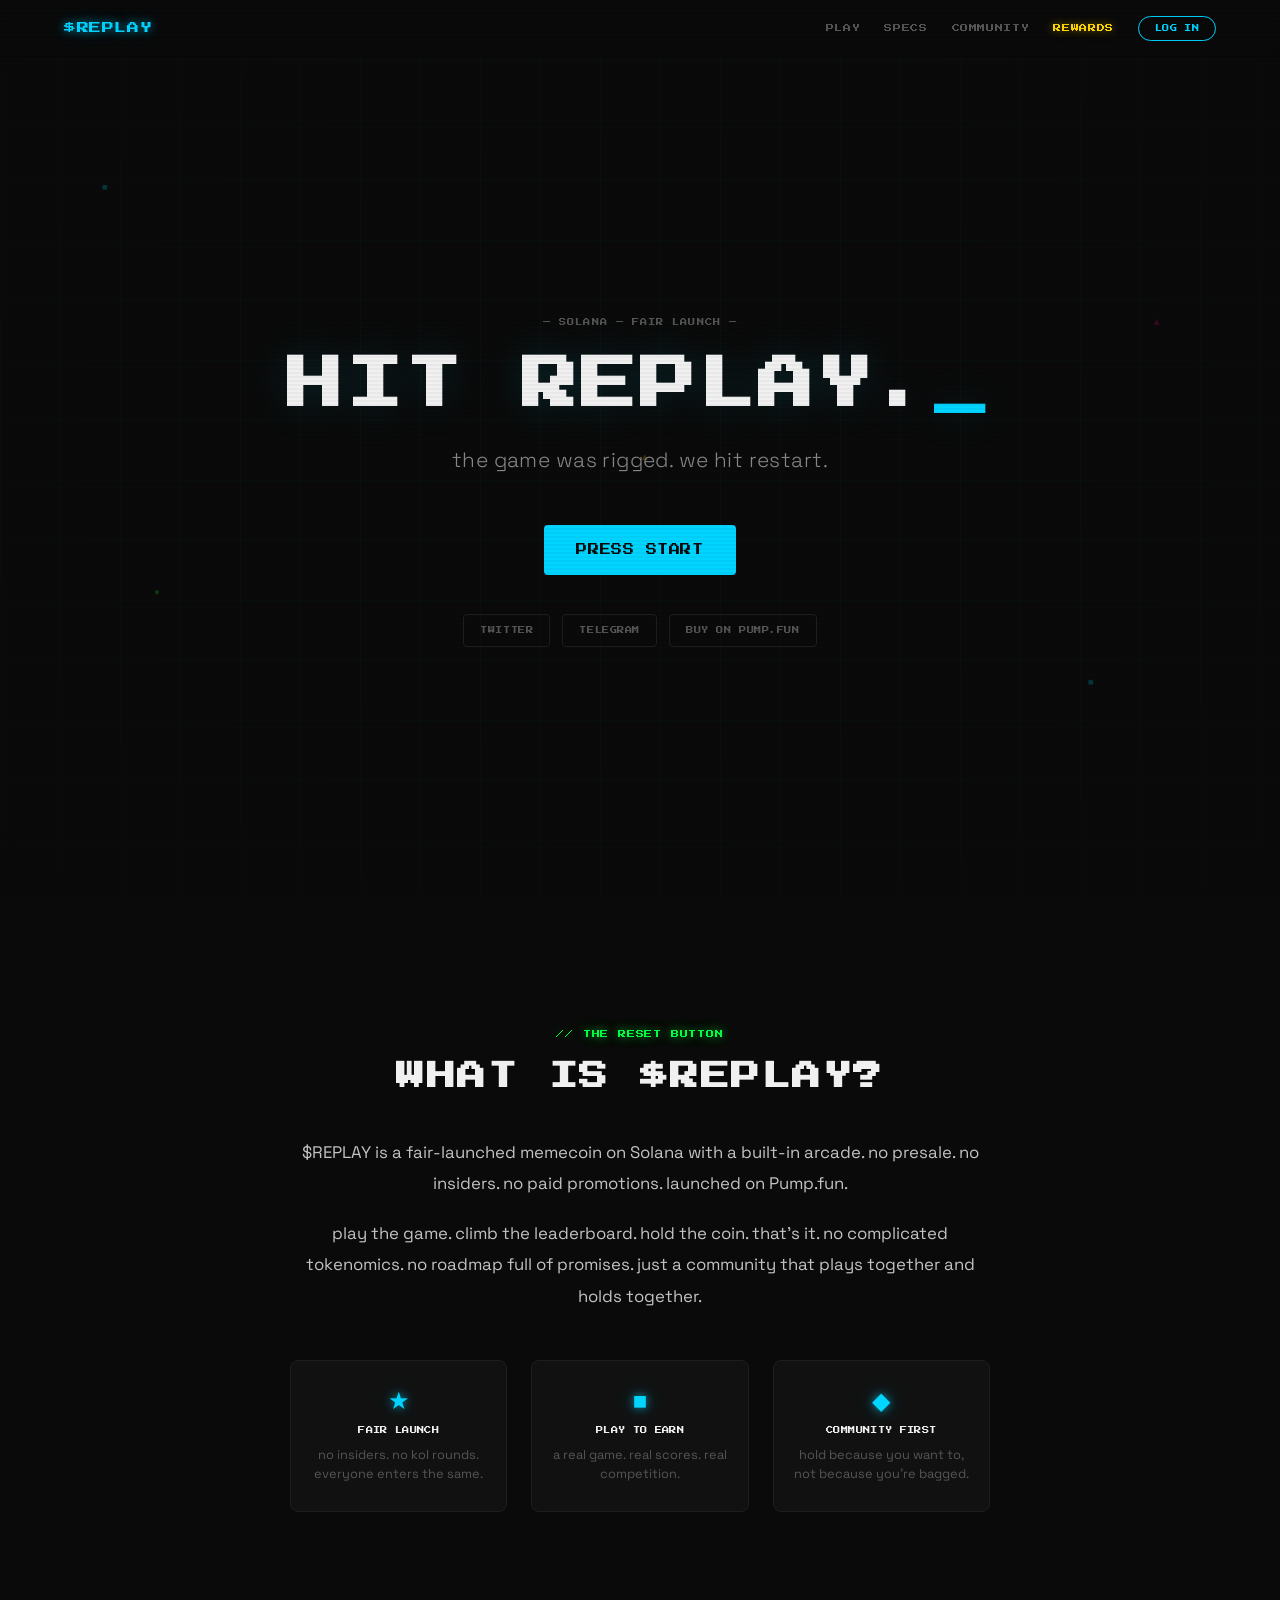
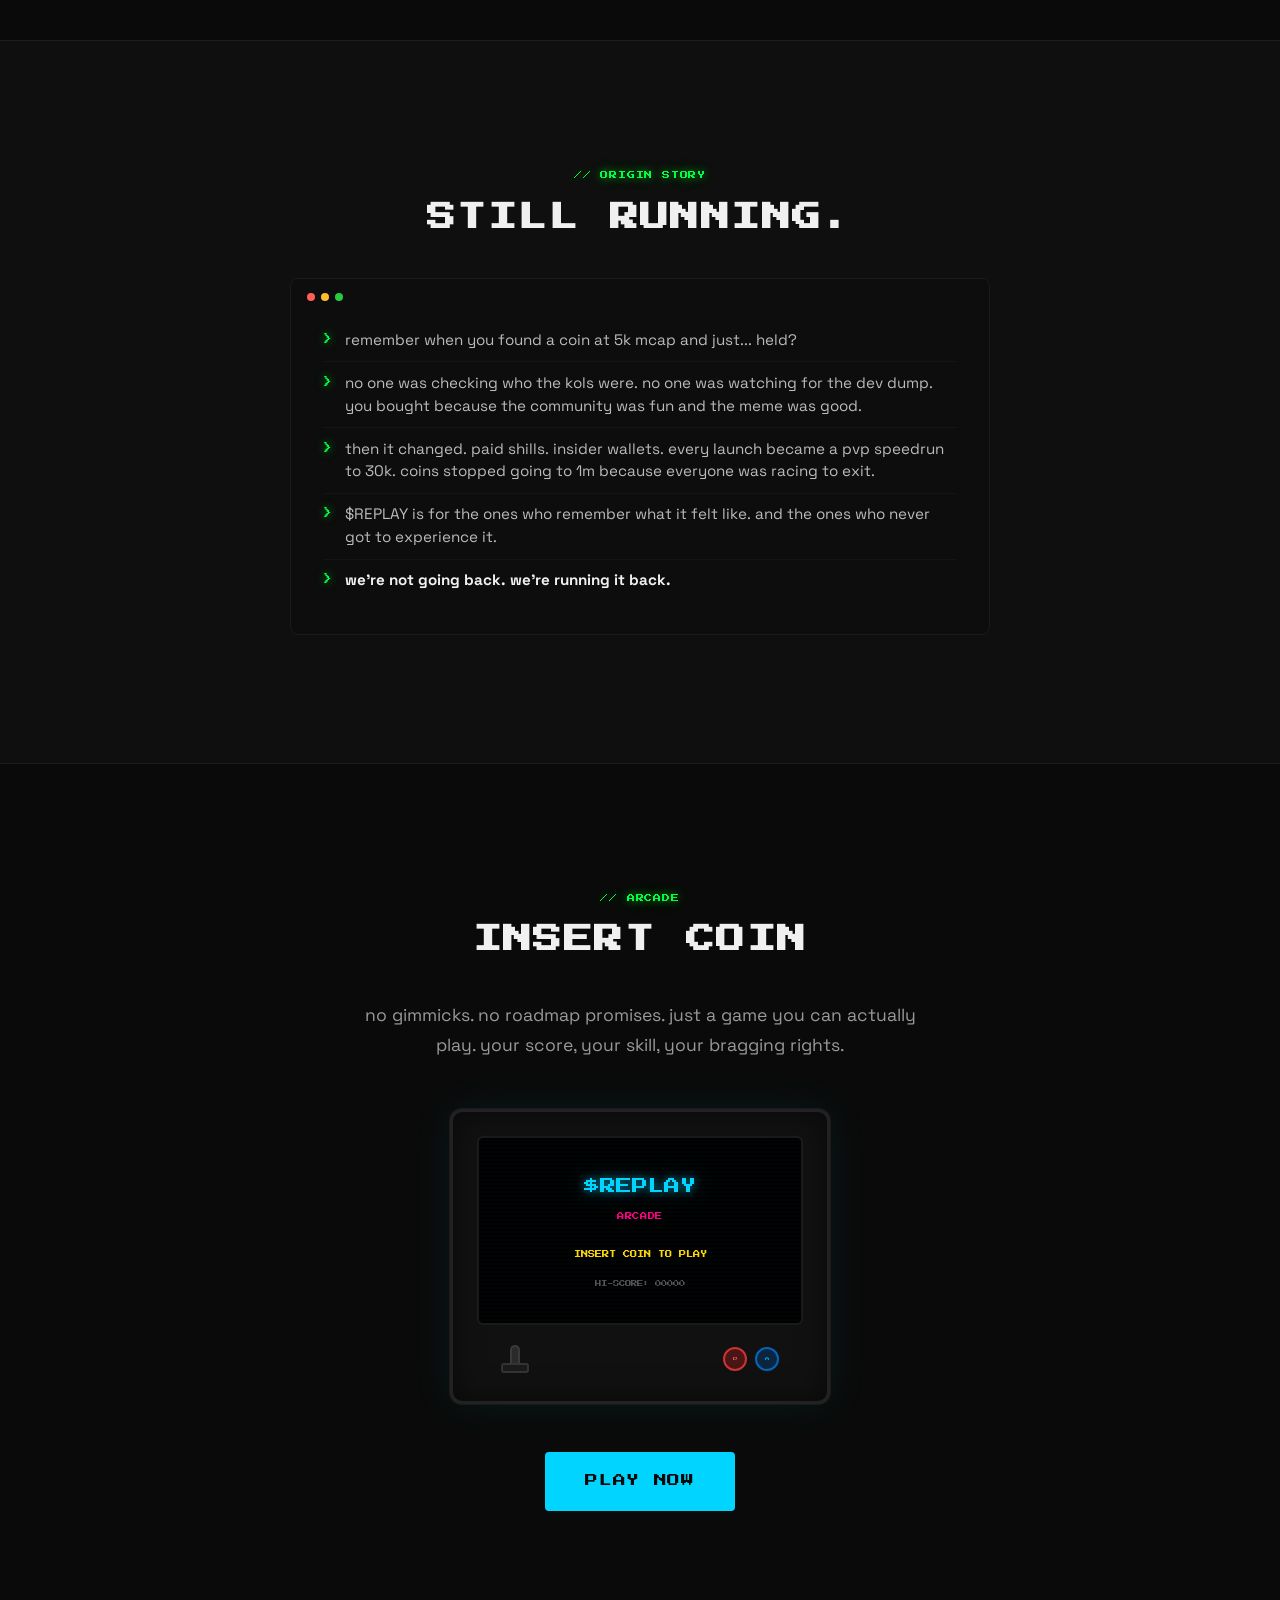
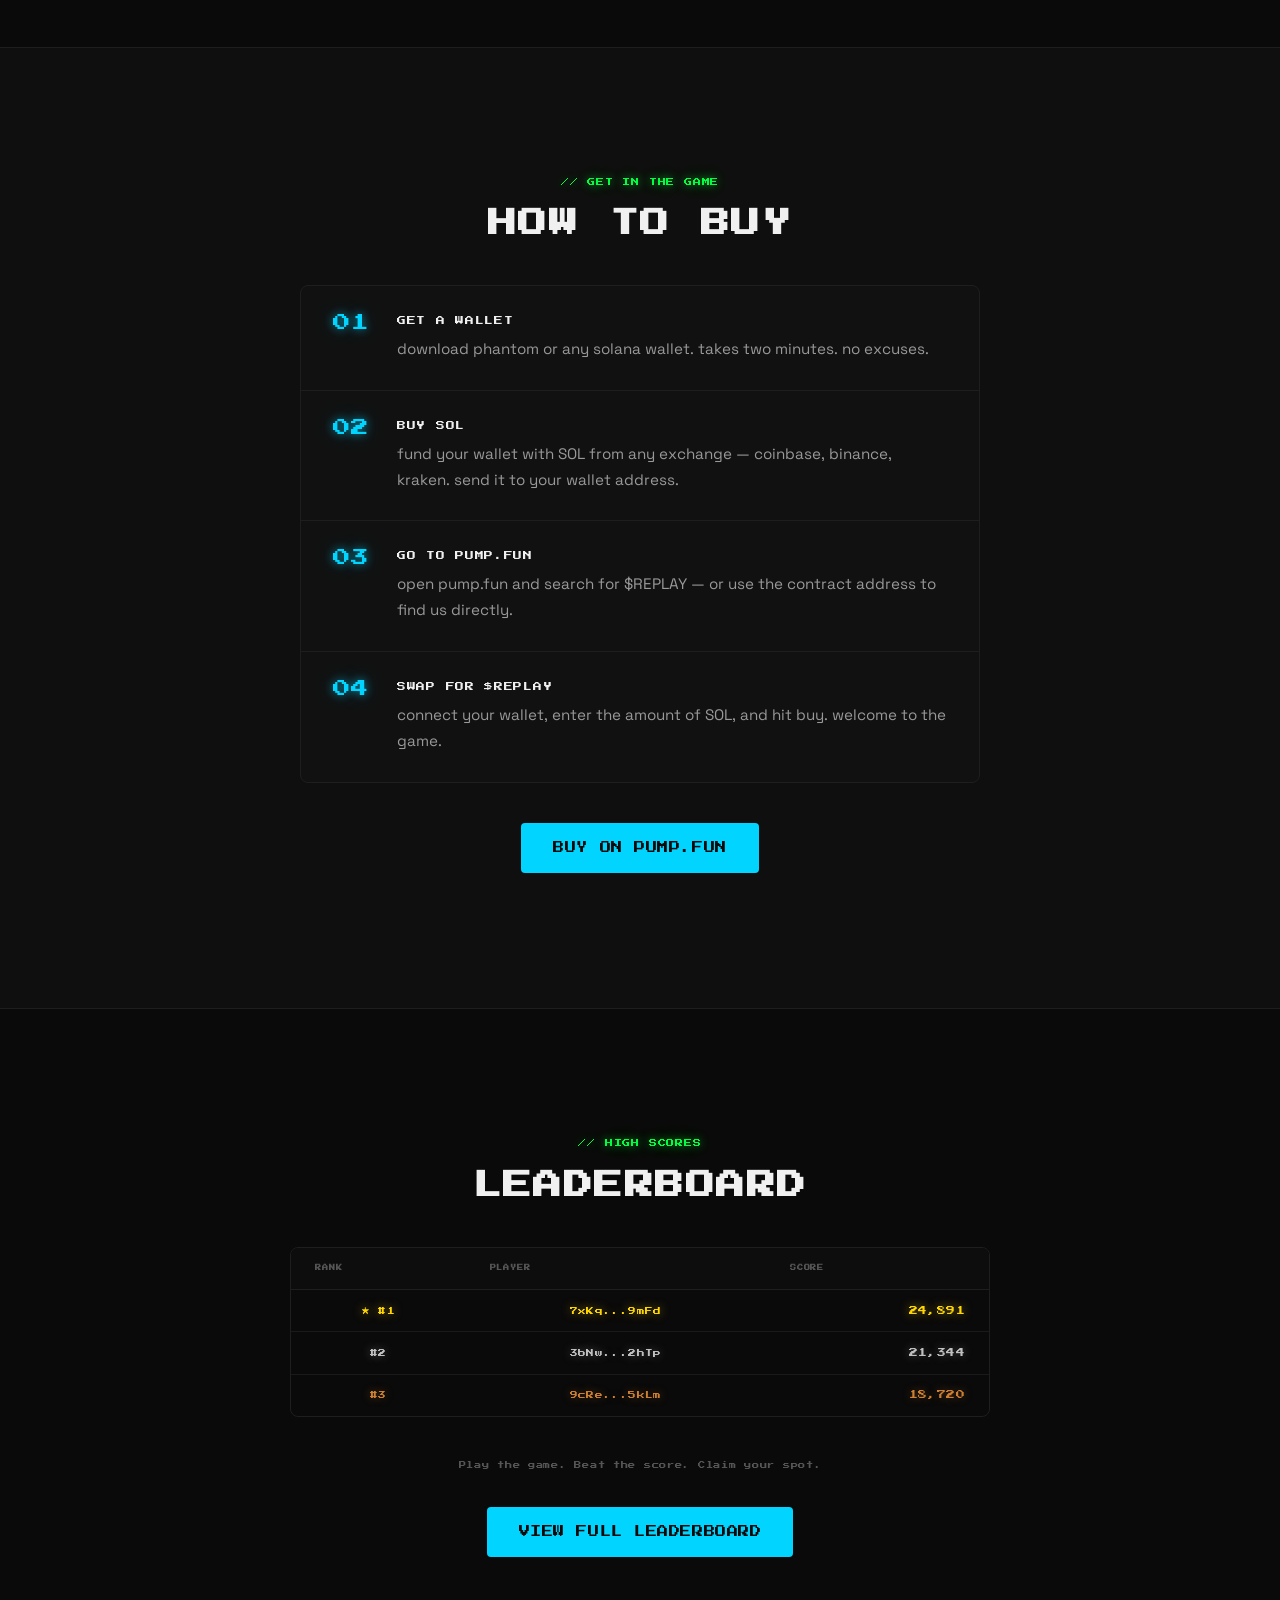
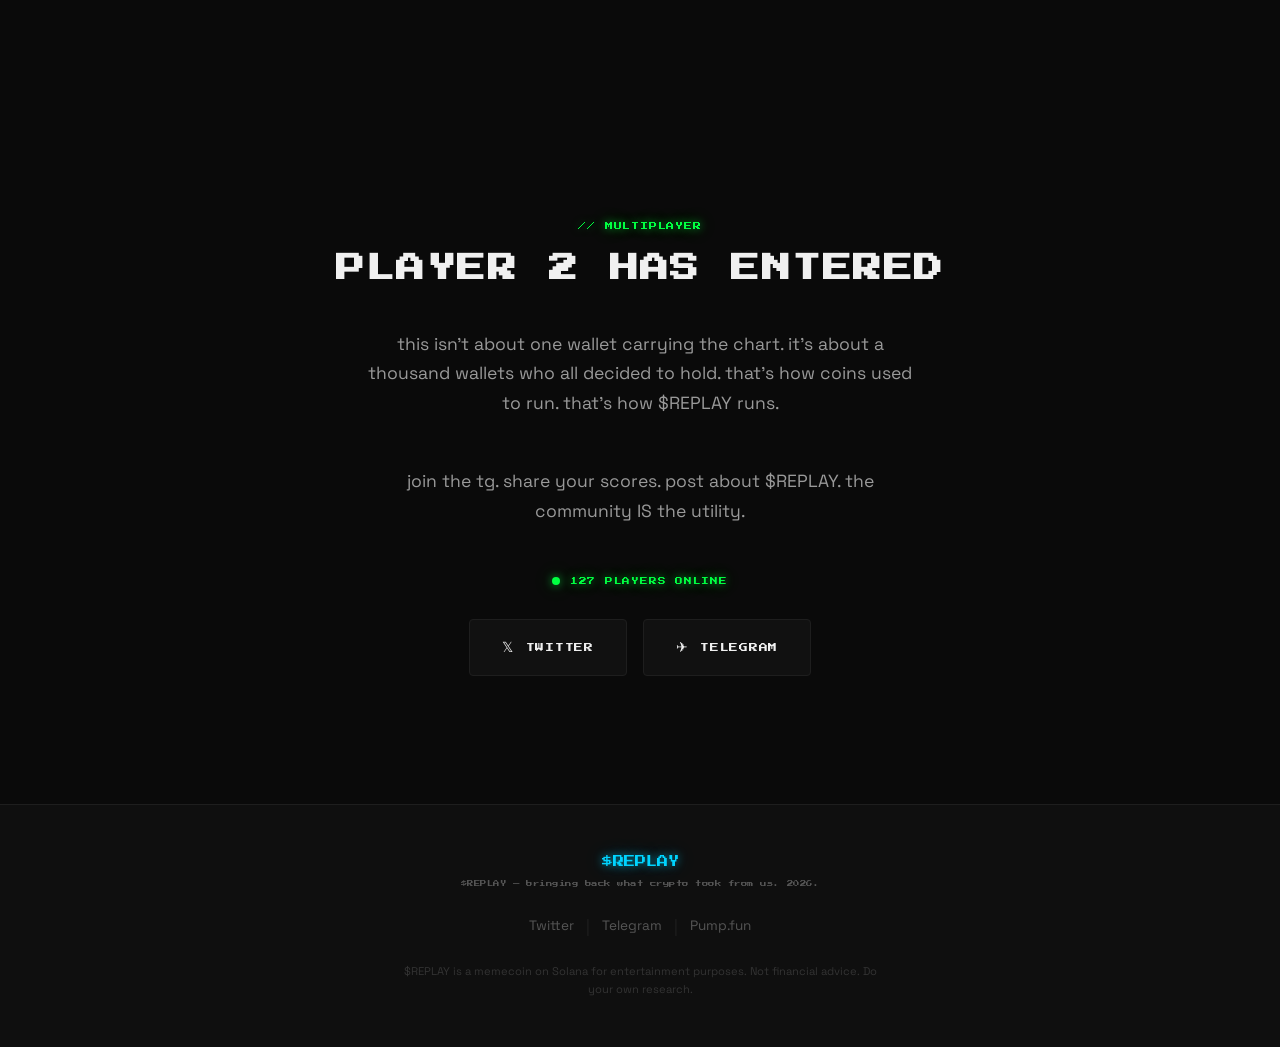
==== index.html @ 2eaaa4ce "Replace coin specs section with how to buy steps Co-Authored-By: Claude Sonnet 4.6 <noreply@anthropi" ====
<!DOCTYPE html>
<html lang="en">
<head>
  <meta charset="UTF-8" />
  <meta name="viewport" content="width=device-width, initial-scale=1.0" />
  <title>$REPLAY — Hit Replay. Run It Back.</title>
  <meta name="description" content="$REPLAY is a retro arcade memecoin on Solana. Fair launch. No insiders. Just a game you can actually play." />

  <!-- Google Fonts -->
  <link rel="preconnect" href="https://fonts.googleapis.com" />
  <link rel="preconnect" href="https://fonts.gstatic.com" crossorigin />
  <link href="https://fonts.googleapis.com/css2?family=Press+Start+2P&family=Space+Grotesk:wght@300;400;500;600;700&display=swap" rel="stylesheet" />

  <link rel="stylesheet" href="css/style.css" />
  <link rel="stylesheet" href="css/rewards.css" />
</head>
<body>

  <!-- CRT Scanline Overlay -->
  <div class="crt-overlay" aria-hidden="true"></div>

  <!-- Navigation -->
  <nav class="nav" id="nav">
    <div class="nav-inner">
      <a href="index.html" class="nav-logo">$REPLAY</a>
      <div class="nav-right">
        <a href="game.html" class="nav-link">PLAY</a>
        <a href="#tokenomics" class="nav-link">SPECS</a>
        <a href="#community" class="nav-link">COMMUNITY</a>
        <a href="rewards.html" class="nav-link nav-link-rewards">REWARDS</a>
        <div class="wallet-area" id="walletArea">
          <button class="btn-wallet" id="walletBtn">LOG IN</button>
          <button class="btn-logout hidden" id="logoutBtn" title="Log out">LOG OUT</button>
        </div>
      </div>
    </div>
  </nav>

  <!-- Wallet Modal -->
  <div class="wallet-modal-backdrop hidden" id="walletModal">
    <div class="wallet-modal">
      <button class="wallet-modal-close" id="walletModalClose" aria-label="Close">&times;</button>
      <h2 class="wallet-modal-title">SIGN IN TO PLAY</h2>
      <div class="modal-field">
        <label class="modal-label" for="xUsernameInput">X / TWITTER HANDLE <span class="modal-label-opt">(optional)</span></label>
        <input
          type="text"
          class="wallet-modal-input"
          id="xUsernameInput"
          placeholder="@yourhandle"
          autocomplete="off"
          spellcheck="false"
        />
      </div>
      <div class="modal-field">
        <label class="modal-label" for="walletInput">SOLANA WALLET</label>
        <input
          type="text"
          class="wallet-modal-input"
          id="walletInput"
          placeholder="Paste your wallet address..."
          autocomplete="off"
          spellcheck="false"
        />
      </div>
      <div class="wallet-modal-error hidden" id="walletError">Invalid wallet address</div>
      <button class="btn-primary wallet-modal-confirm" id="walletConfirm">CONFIRM</button>
    </div>
  </div>

  <!-- Hero Section -->
  <section class="hero" id="hero">
    <div class="hero-bg-grid" aria-hidden="true"></div>
    <div class="hero-content">
      <div class="hero-eyebrow">— SOLANA — FAIR LAUNCH —</div>
      <h1 class="hero-title">
        HIT REPLAY.<span class="cursor">_</span>
      </h1>
      <p class="hero-sub">the game was rigged. we hit restart.</p>
      <div class="hero-cta">
        <a href="game.html" class="btn-primary btn-pulse">PRESS START</a>
      </div>
      <div class="hero-links">
        <a href="#" class="btn-social" target="_blank" rel="noopener noreferrer">TWITTER</a>
        <a href="#" class="btn-social" target="_blank" rel="noopener noreferrer">TELEGRAM</a>
        <a href="https://pump.fun" class="btn-social" target="_blank" rel="noopener noreferrer">BUY ON PUMP.FUN</a>
      </div>
    </div>
    <!-- Floating pixel decorations -->
    <div class="hero-floats" aria-hidden="true">
      <span class="float-pixel fp1">&#9632;</span>
      <span class="float-pixel fp2">&#9650;</span>
      <span class="float-pixel fp3">&#9679;</span>
      <span class="float-pixel fp4">&#9632;</span>
      <span class="float-pixel fp5">&#9650;</span>
    </div>
  </section>

  <!-- What Is $REPLAY Section -->
  <section class="section what-is" id="what-is">
    <div class="container">
      <div class="section-tag">// THE RESET BUTTON</div>
      <h2 class="section-title">WHAT IS $REPLAY?</h2>
      <div class="what-is-content">
        <p class="what-is-text">$REPLAY is a fair-launched memecoin on Solana with a built-in arcade. no presale. no insiders. no paid promotions. launched on Pump.fun.</p>
        <p class="what-is-text">play the game. climb the leaderboard. hold the coin. that's it. no complicated tokenomics. no roadmap full of promises. just a community that plays together and holds together.</p>
      </div>
      <div class="what-is-cards">
        <div class="wi-card">
          <div class="wi-card-icon">&#9733;</div>
          <div class="wi-card-title">FAIR LAUNCH</div>
          <div class="wi-card-sub">no insiders. no kol rounds. everyone enters the same.</div>
        </div>
        <div class="wi-card">
          <div class="wi-card-icon">&#9632;</div>
          <div class="wi-card-title">PLAY TO EARN</div>
          <div class="wi-card-sub">a real game. real scores. real competition.</div>
        </div>
        <div class="wi-card">
          <div class="wi-card-icon">&#9670;</div>
          <div class="wi-card-title">COMMUNITY FIRST</div>
          <div class="wi-card-sub">hold because you want to, not because you're bagged.</div>
        </div>
      </div>
    </div>
  </section>

  <!-- About Section -->
  <section class="section about" id="about">
    <div class="container">
      <div class="section-tag">// ORIGIN STORY</div>
      <h2 class="section-title">STILL RUNNING.</h2>
      <div class="terminal-block">
        <div class="terminal-line">
          <span class="terminal-prompt">&gt;</span>
          <span class="terminal-text">remember when you found a coin at 5k mcap and just... held?</span>
        </div>
        <div class="terminal-line">
          <span class="terminal-prompt">&gt;</span>
          <span class="terminal-text">no one was checking who the kols were. no one was watching for the dev dump. you bought because the community was fun and the meme was good.</span>
        </div>
        <div class="terminal-line">
          <span class="terminal-prompt">&gt;</span>
          <span class="terminal-text">then it changed. paid shills. insider wallets. every launch became a pvp speedrun to 30k. coins stopped going to 1m because everyone was racing to exit.</span>
        </div>
        <div class="terminal-line">
          <span class="terminal-prompt">&gt;</span>
          <span class="terminal-text">$REPLAY is for the ones who remember what it felt like. and the ones who never got to experience it.</span>
        </div>
        <div class="terminal-line">
          <span class="terminal-prompt">&gt;</span>
          <span class="terminal-text highlight"><strong>we're not going back. we're running it back.</strong></span>
        </div>
      </div>
    </div>
  </section>

  <!-- Game Section -->
  <section class="section game-cta" id="game">
    <div class="container">
      <div class="section-tag">// ARCADE</div>
      <h2 class="section-title">INSERT COIN</h2>
      <p class="section-desc">no gimmicks. no roadmap promises. just a game you can actually play. your score, your skill, your bragging rights.</p>

      <!-- Fake arcade cabinet screen preview -->
      <div class="arcade-preview">
        <div class="arcade-bezel">
          <div class="arcade-screen">
            <div class="arcade-screen-content">
              <div class="arcade-title">$REPLAY</div>
              <div class="arcade-sub">ARCADE</div>
              <div class="arcade-insert">INSERT COIN TO PLAY</div>
              <div class="arcade-score">HI-SCORE: 00000</div>
            </div>
          </div>
          <div class="arcade-controls">
            <div class="arcade-joystick">
              <div class="arcade-joystick-stick"></div>
              <div class="arcade-joystick-base"></div>
            </div>
            <div class="arcade-action-btns">
              <span class="arcade-btn red">B</span>
              <span class="arcade-btn blue">A</span>
            </div>
          </div>
        </div>
      </div>

      <a href="game.html" class="btn-primary btn-pulse btn-large">PLAY NOW</a>
    </div>
  </section>

  <!-- How To Buy Section -->
  <section class="section how-to-buy" id="tokenomics">
    <div class="container">
      <div class="section-tag">// GET IN THE GAME</div>
      <h2 class="section-title">HOW TO BUY</h2>
      <div class="htb-steps">
        <div class="htb-step">
          <div class="htb-step-num">01</div>
          <div class="htb-step-body">
            <div class="htb-step-title">GET A WALLET</div>
            <p class="htb-step-desc">download phantom or any solana wallet. takes two minutes. no excuses.</p>
          </div>
        </div>
        <div class="htb-step">
          <div class="htb-step-num">02</div>
          <div class="htb-step-body">
            <div class="htb-step-title">BUY SOL</div>
            <p class="htb-step-desc">fund your wallet with SOL from any exchange — coinbase, binance, kraken. send it to your wallet address.</p>
          </div>
        </div>
        <div class="htb-step">
          <div class="htb-step-num">03</div>
          <div class="htb-step-body">
            <div class="htb-step-title">GO TO PUMP.FUN</div>
            <p class="htb-step-desc">open pump.fun and search for $REPLAY — or use the contract address to find us directly.</p>
          </div>
        </div>
        <div class="htb-step">
          <div class="htb-step-num">04</div>
          <div class="htb-step-body">
            <div class="htb-step-title">SWAP FOR $REPLAY</div>
            <p class="htb-step-desc">connect your wallet, enter the amount of SOL, and hit buy. welcome to the game.</p>
          </div>
        </div>
      </div>
      <a href="https://pump.fun" class="btn-primary btn-pulse" target="_blank" rel="noopener noreferrer">BUY ON PUMP.FUN</a>
    </div>
  </section>

  <!-- Leaderboard Section -->
  <section class="section leaderboard" id="leaderboard">
    <div class="container">
      <div class="section-tag">// HIGH SCORES</div>
      <h2 class="section-title">LEADERBOARD</h2>
      <div class="leaderboard-wrap">
        <table class="lb-table">
          <thead>
            <tr>
              <th>RANK</th>
              <th>PLAYER</th>
              <th>SCORE</th>
            </tr>
          </thead>
          <tbody id="homeLbBody"></tbody>
        </table>
      </div>
      <p class="lb-cta" style="margin-bottom:1.5rem">Play the game. Beat the score. Claim your spot.</p>
      <a href="game.html#leaderboard" class="btn-primary">VIEW FULL LEADERBOARD</a>
    </div>
  </section>

  <!-- Community Section -->
  <section class="section community" id="community">
    <div class="container">
      <div class="section-tag">// MULTIPLAYER</div>
      <h2 class="section-title">PLAYER 2 HAS ENTERED</h2>
      <p class="section-desc">this isn't about one wallet carrying the chart. it's about a thousand wallets who all decided to hold. that's how coins used to run. that's how $REPLAY runs.</p>
      <p class="section-desc">join the tg. share your scores. post about $REPLAY. the community IS the utility.</p>
      <div class="players-online">
        <span class="players-dot"></span>
        <span>127 PLAYERS ONLINE</span>
      </div>
      <div class="community-links">
        <a href="#" class="btn-community" target="_blank" rel="noopener noreferrer">
          <span class="btn-community-icon">&#120143;</span>
          TWITTER
        </a>
        <a href="#" class="btn-community" target="_blank" rel="noopener noreferrer">
          <span class="btn-community-icon">&#9992;</span>
          TELEGRAM
        </a>
      </div>
    </div>
  </section>

  <!-- Footer -->
  <footer class="footer">
    <div class="container">
      <div class="footer-inner">
        <div class="footer-logo">$REPLAY</div>
        <p class="footer-tagline">$REPLAY — bringing back what crypto took from us. 2026.</p>
        <div class="footer-links">
          <a href="#" class="footer-link" target="_blank" rel="noopener noreferrer">Twitter</a>
          <span class="footer-sep">|</span>
          <a href="#" class="footer-link" target="_blank" rel="noopener noreferrer">Telegram</a>
          <span class="footer-sep">|</span>
          <a href="https://pump.fun" class="footer-link" target="_blank" rel="noopener noreferrer">Pump.fun</a>
        </div>
        <p class="footer-disclaimer">$REPLAY is a memecoin on Solana for entertainment purposes. Not financial advice. Do your own research.</p>
      </div>
    </div>
  </footer>

  <script src="js/leaderboard.js"></script>
  <script src="js/main.js"></script>
  <script>replayLoadLeaderboard('homeLbBody', 3);</script>
</body>
</html>
---- css/style.css ----
/* ============================================
   $REPLAY — Main Stylesheet
   Premium retro arcade aesthetic
   ============================================ */

/* ---- CSS Custom Properties ---- */
:root {
  --color-bg:         #0a0a0a;
  --color-bg-alt:     #0f0f0f;
  --color-bg-card:    #111111;
  --color-border:     #1e1e1e;

  --color-blue:       #00d4ff;
  --color-pink:       #ff0080;
  --color-green:      #00ff41;
  --color-yellow:     #ffd700;
  --color-white:      #f0f0f0;
  --color-muted:      #555555;

  --font-pixel:       'Press Start 2P', monospace;
  --font-body:        'Space Grotesk', sans-serif;

  --glow-blue:        0 0 8px rgba(0, 212, 255, 0.6), 0 0 20px rgba(0, 212, 255, 0.3);
  --glow-pink:        0 0 8px rgba(255, 0, 128, 0.6), 0 0 20px rgba(255, 0, 128, 0.3);
  --glow-green:       0 0 8px rgba(0, 255, 65, 0.6),  0 0 20px rgba(0, 255, 65, 0.3);

  --transition:       0.3s ease;
  --radius:           4px;
}

/* ---- Reset & Base ---- */
*, *::before, *::after {
  box-sizing: border-box;
  margin: 0;
  padding: 0;
}

html {
  scroll-behavior: smooth;
  font-size: 16px;
}

body {
  background-color: var(--color-bg);
  color: var(--color-white);
  font-family: var(--font-body);
  line-height: 1.6;
  overflow-x: hidden;
  -webkit-font-smoothing: antialiased;
  min-height: 100vh;
}

a {
  color: inherit;
  text-decoration: none;
  transition: color var(--transition);
}

img, canvas { display: block; max-width: 100%; }

/* ---- Hidden utility ---- */
.hidden { display: none !important; }

/* ---- CRT Scanline Overlay ---- */
.crt-overlay {
  position: fixed;
  top: 0; left: 0;
  width: 100%; height: 100%;
  pointer-events: none;
  z-index: 9999;
  background: repeating-linear-gradient(
    0deg,
    transparent,
    transparent 2px,
    rgba(0, 0, 0, 0.03) 2px,
    rgba(0, 0, 0, 0.03) 4px
  );
}

/* Screen flicker — very rare, very subtle */
@keyframes screenFlicker {
  0%   { opacity: 1; }
  92%  { opacity: 1; }
  93%  { opacity: 0.92; }
  94%  { opacity: 1; }
  96%  { opacity: 0.95; }
  97%  { opacity: 1; }
  100% { opacity: 1; }
}
body { animation: screenFlicker 8s infinite; }

/* ---- Navigation ---- */
.nav {
  position: fixed;
  top: 0; left: 0; right: 0;
  z-index: 1000;
  padding: 1rem 0;
  background: linear-gradient(180deg, rgba(10,10,10,0.95) 0%, rgba(10,10,10,0) 100%);
  backdrop-filter: blur(4px);
  -webkit-backdrop-filter: blur(4px);
  transition: background var(--transition);
}

.nav.scrolled {
  background: rgba(10, 10, 10, 0.97);
  border-bottom: 1px solid var(--color-border);
}

.nav-inner {
  max-width: 1200px;
  margin: 0 auto;
  padding: 0 1.5rem;
  display: flex;
  align-items: center;
  justify-content: space-between;
  gap: 1rem;
}

.nav-logo {
  font-family: var(--font-pixel);
  font-size: 0.75rem;
  color: var(--color-blue);
  text-shadow: var(--glow-blue);
  letter-spacing: 0.05em;
  white-space: nowrap;
}

.nav-back {
  font-family: var(--font-pixel);
  font-size: 0.45rem;
  color: var(--color-muted);
  border: 1px solid var(--color-border);
  border-radius: var(--radius);
  padding: 0.4rem 0.8rem;
  transition: all var(--transition);
  white-space: nowrap;
}
.nav-back:hover {
  color: var(--color-blue);
  border-color: rgba(0, 212, 255, 0.5);
  box-shadow: 0 0 8px rgba(0, 212, 255, 0.15);
}

.nav-right {
  display: flex;
  align-items: center;
  gap: 1.5rem;
}

.nav-link {
  font-family: var(--font-pixel);
  font-size: 0.5rem;
  color: var(--color-muted);
  letter-spacing: 0.08em;
  transition: color var(--transition);
}
.nav-link:hover { color: var(--color-blue); }

.nav-link-rewards {
  color: var(--color-yellow) !important;
  text-shadow: 0 0 8px rgba(255, 215, 0, 0.5);
}
.nav-link-rewards:hover {
  color: var(--color-yellow) !important;
  text-shadow: 0 0 14px rgba(255, 215, 0, 0.8);
}

/* ---- Wallet Area ---- */
.wallet-area {
  display: flex;
  align-items: center;
  gap: 0.5rem;
}

/* ---- Wallet Button ---- */
.btn-wallet {
  font-family: var(--font-pixel);
  font-size: 0.45rem;
  color: var(--color-blue);
  background: transparent;
  border: 1px solid var(--color-blue);
  border-radius: 100px;
  padding: 0.5rem 1rem;
  cursor: pointer;
  letter-spacing: 0.05em;
  transition: all var(--transition);
  white-space: nowrap;
}
.btn-wallet:hover,
.btn-wallet.connected {
  background: rgba(0, 212, 255, 0.1);
  box-shadow: var(--glow-blue);
}

/* ---- Logout Button ---- */
.btn-logout {
  font-family: var(--font-pixel);
  font-size: 0.35rem;
  color: var(--color-muted);
  background: transparent;
  border: 1px solid var(--color-border);
  border-radius: 100px;
  padding: 0.35rem 0.6rem;
  cursor: pointer;
  letter-spacing: 0.05em;
  transition: all var(--transition);
  white-space: nowrap;
}
.btn-logout:hover {
  color: var(--color-pink);
  border-color: var(--color-pink);
}

/* ============================================
   WALLET MODAL
   ============================================ */
.wallet-modal-backdrop {
  position: fixed;
  inset: 0;
  background: rgba(0, 0, 0, 0.75);
  backdrop-filter: blur(6px);
  -webkit-backdrop-filter: blur(6px);
  z-index: 5000;
  display: flex;
  align-items: center;
  justify-content: center;
  padding: 1.5rem;
  animation: modalFadeIn 0.3s ease forwards;
}

@keyframes modalFadeIn {
  from { opacity: 0; }
  to   { opacity: 1; }
}

.wallet-modal {
  background: #111;
  border: 1px solid rgba(0, 212, 255, 0.3);
  border-radius: 12px;
  box-shadow:
    0 0 30px rgba(0, 212, 255, 0.12),
    0 0 80px rgba(0, 212, 255, 0.06),
    inset 0 0 30px rgba(0, 0, 0, 0.4);
  padding: 2.5rem 2rem;
  max-width: 460px;
  width: 100%;
  position: relative;
  text-align: center;
  transform: translateY(20px);
  animation: modalSlideIn 0.3s ease forwards;
}

@keyframes modalSlideIn {
  from { transform: translateY(20px); opacity: 0; }
  to   { transform: translateY(0); opacity: 1; }
}

.wallet-modal-close {
  position: absolute;
  top: 0.75rem;
  right: 0.75rem;
  background: none;
  border: none;
  color: var(--color-muted);
  font-size: 1.5rem;
  cursor: pointer;
  transition: color var(--transition);
  line-height: 1;
  padding: 0.25rem;
  width: 2rem;
  height: 2rem;
  display: flex;
  align-items: center;
  justify-content: center;
}
.wallet-modal-close:hover {
  color: var(--color-pink);
}

.wallet-modal-title {
  font-family: var(--font-pixel);
  font-size: 0.6rem;
  color: var(--color-blue);
  text-shadow: var(--glow-blue);
  letter-spacing: 0.08em;
  margin-bottom: 1.5rem;
  line-height: 1.6;
}

.wallet-modal-input {
  width: 100%;
  background: #0a0a0a;
  border: 1px solid var(--color-border);
  border-radius: 6px;
  padding: 0.85rem 1rem;
  color: var(--color-white);
  font-family: var(--font-pixel);
  font-size: 0.45rem;
  letter-spacing: 0.02em;
  outline: none;
  transition: border-color var(--transition), box-shadow var(--transition);
}
.wallet-modal-input::placeholder {
  color: var(--color-muted);
  font-family: var(--font-body);
  font-size: 0.8rem;
}
.wallet-modal-input:focus {
  border-color: var(--color-blue);
  box-shadow: 0 0 12px rgba(0, 212, 255, 0.2);
}
.wallet-modal-input.error {
  border-color: var(--color-pink);
  box-shadow: 0 0 12px rgba(255, 0, 128, 0.2);
}

.wallet-modal-error {
  font-family: var(--font-pixel);
  font-size: 0.4rem;
  color: var(--color-pink);
  text-shadow: var(--glow-pink);
  margin-top: 0.75rem;
  letter-spacing: 0.05em;
}

.modal-field {
  margin-bottom: 0.9rem;
}
.modal-label {
  display: block;
  font-family: var(--font-pixel);
  font-size: 0.35rem;
  color: var(--color-muted);
  letter-spacing: 0.12em;
  margin-bottom: 0.35rem;
}
.modal-label-opt {
  font-family: var(--font-body);
  font-size: 0.7rem;
  color: #333;
  letter-spacing: 0;
  text-transform: lowercase;
}

.wallet-modal-confirm {
  margin-top: 1.5rem;
  font-size: 0.55rem;
  padding: 0.8rem 2rem;
}

/* ---- X (Twitter) Login Button ---- */
.btn-x {
  display: flex;
  align-items: center;
  justify-content: center;
  gap: 0.6rem;
  width: 100%;
  padding: 0.85rem 1.5rem;
  background: #000;
  border: 1px solid rgba(255, 255, 255, 0.25);
  border-radius: var(--radius);
  color: #fff;
  font-family: var(--font-pixel);
  font-size: 0.5rem;
  letter-spacing: 0.1em;
  cursor: pointer;
  transition: all var(--transition);
  margin-top: 0.25rem;
}
.btn-x:hover {
  background: #111;
  border-color: rgba(255, 255, 255, 0.5);
  box-shadow: 0 0 14px rgba(255, 255, 255, 0.08);
  transform: translateY(-1px);
}
.btn-x-icon {
  font-size: 1rem;
  font-weight: 700;
  font-family: 'Space Grotesk', sans-serif;
  line-height: 1;
}

/* ---- Modal OR Divider ---- */
.modal-divider {
  display: flex;
  align-items: center;
  gap: 0.75rem;
  margin: 1.1rem 0 0.25rem;
  color: var(--color-muted);
  font-family: var(--font-pixel);
  font-size: 0.35rem;
  letter-spacing: 0.15em;
}
.modal-divider::before,
.modal-divider::after {
  content: '';
  flex: 1;
  height: 1px;
  background: var(--color-border);
}

/* ---- Container ---- */
.container {
  max-width: 1100px;
  margin: 0 auto;
  padding: 0 1.5rem;
}

/* ---- Buttons ---- */
.btn-primary {
  display: inline-block;
  font-family: var(--font-pixel);
  font-size: 0.7rem;
  color: var(--color-bg);
  background: var(--color-blue);
  border: none;
  border-radius: var(--radius);
  padding: 1rem 2rem;
  cursor: pointer;
  letter-spacing: 0.05em;
  text-align: center;
  transition: all var(--transition);
  position: relative;
  overflow: hidden;
}
.btn-primary:hover {
  background: #33dcff;
  box-shadow: var(--glow-blue);
  transform: translateY(-2px);
}
.btn-primary:active {
  transform: translateY(0);
}
.btn-primary.btn-large {
  font-size: 0.8rem;
  padding: 1.2rem 2.5rem;
}

/* Neon pulse animation */
@keyframes neonPulse {
  0%, 100% { box-shadow: 0 0 8px rgba(0,212,255,0.5), 0 0 20px rgba(0,212,255,0.3); }
  50%       { box-shadow: 0 0 16px rgba(0,212,255,0.9), 0 0 40px rgba(0,212,255,0.5), 0 0 60px rgba(0,212,255,0.2); }
}
.btn-pulse {
  animation: neonPulse 2s ease-in-out infinite;
}

/* Social / outline buttons */
.btn-social {
  display: inline-block;
  font-family: var(--font-pixel);
  font-size: 0.45rem;
  color: var(--color-muted);
  border: 1px solid var(--color-border);
  border-radius: var(--radius);
  padding: 0.6rem 1rem;
  letter-spacing: 0.08em;
  transition: all var(--transition);
}
.btn-social:hover {
  color: var(--color-blue);
  border-color: var(--color-blue);
  box-shadow: var(--glow-blue);
  transform: translateY(-2px);
}
.btn-social:active {
  transform: translateY(0);
}

/* ---- Section Base ---- */
.section {
  padding: 8rem 0;
  position: relative;
}

.section-tag {
  font-family: var(--font-pixel);
  font-size: 0.5rem;
  color: var(--color-green);
  letter-spacing: 0.1em;
  margin-bottom: 1rem;
  text-shadow: var(--glow-green);
}

.section-title {
  font-family: var(--font-pixel);
  font-size: clamp(1rem, 3vw, 1.8rem);
  color: var(--color-white);
  letter-spacing: 0.05em;
  margin-bottom: 2.5rem;
  line-height: 1.4;
}

.section-desc {
  font-size: 1.1rem;
  color: #999;
  max-width: 560px;
  margin: 0 auto 3rem;
  line-height: 1.7;
}

/* ---- Fade-in on scroll ---- */
.fade-in {
  opacity: 0;
  transform: translateY(30px);
  transition: opacity 0.7s ease, transform 0.7s ease;
}
.fade-in.visible {
  opacity: 1;
  transform: translateY(0);
}

/* ============================================
   HERO SECTION
   ============================================ */
.hero {
  min-height: 100vh;
  display: flex;
  align-items: center;
  justify-content: center;
  text-align: center;
  padding: 8rem 1.5rem 4rem;
  position: relative;
  overflow: hidden;
}

/* Subtle background grid */
.hero-bg-grid {
  position: absolute;
  inset: 0;
  background-image:
    linear-gradient(rgba(0,212,255,0.03) 1px, transparent 1px),
    linear-gradient(90deg, rgba(0,212,255,0.03) 1px, transparent 1px);
  background-size: 60px 60px;
  mask-image: radial-gradient(ellipse 80% 80% at 50% 50%, black 40%, transparent 100%);
  -webkit-mask-image: radial-gradient(ellipse 80% 80% at 50% 50%, black 40%, transparent 100%);
  pointer-events: none;
}

.hero-content {
  position: relative;
  z-index: 1;
  max-width: 800px;
  margin: 0 auto;
}

.hero-eyebrow {
  font-family: var(--font-pixel);
  font-size: 0.45rem;
  color: var(--color-muted);
  letter-spacing: 0.15em;
  margin-bottom: 1.5rem;
}

.hero-title {
  font-family: var(--font-pixel);
  font-size: clamp(1.5rem, 6vw, 3.5rem);
  color: var(--color-white);
  letter-spacing: 0.05em;
  line-height: 1.2;
  margin-bottom: 1.5rem;
  text-shadow: 0 0 40px rgba(0, 212, 255, 0.15);
}

/* Blinking cursor */
.cursor {
  color: var(--color-blue);
  animation: blink 1s step-end infinite;
}
@keyframes blink {
  0%, 100% { opacity: 1; }
  50%       { opacity: 0; }
}

/* Glitch effect on hero title */
@keyframes glitch {
  0%, 90%, 100% { transform: translate(0); text-shadow: 0 0 40px rgba(0, 212, 255, 0.15); }
  91% { transform: translate(-2px, 0); text-shadow: 2px 0 var(--color-pink); }
  92% { transform: translate(2px, 0);  text-shadow: -2px 0 var(--color-blue); }
  93% { transform: translate(0); text-shadow: 0 0 40px rgba(0, 212, 255, 0.15); }
}
.hero-title { animation: glitch 6s infinite; }

.hero-sub {
  font-size: clamp(1rem, 2.5vw, 1.3rem);
  color: #888;
  font-weight: 300;
  margin-bottom: 3rem;
  letter-spacing: 0.02em;
}

.hero-cta {
  margin-bottom: 2rem;
}

.hero-links {
  display: flex;
  align-items: center;
  justify-content: center;
  flex-wrap: wrap;
  gap: 0.75rem;
}

/* Floating pixel decorations */
.hero-floats { position: absolute; inset: 0; pointer-events: none; }
.float-pixel {
  position: absolute;
  font-size: 0.6rem;
  color: var(--color-blue);
  opacity: 0.2;
  animation: floatPixel linear infinite;
  will-change: transform;
}
.fp1 { top: 20%; left: 8%;  animation-duration: 9s;  animation-delay: 0s; }
.fp2 { top: 35%; left: 90%; animation-duration: 11s; animation-delay: 2s;  color: var(--color-pink); }
.fp3 { top: 65%; left: 12%; animation-duration: 13s; animation-delay: 4s;  color: var(--color-green); }
.fp4 { top: 75%; left: 85%; animation-duration: 10s; animation-delay: 1s; }
.fp5 { top: 50%; left: 50%; animation-duration: 14s; animation-delay: 3s;  color: var(--color-yellow); }

@keyframes floatPixel {
  0%   { transform: translateY(0) rotate(0deg);   opacity: 0.2; }
  50%  { transform: translateY(-20px) rotate(180deg); opacity: 0.4; }
  100% { transform: translateY(0) rotate(360deg); opacity: 0.2; }
}

/* ============================================
   ABOUT / TERMINAL SECTION
   ============================================ */
.about {
  background: var(--color-bg-alt);
  border-top: 1px solid var(--color-border);
  border-bottom: 1px solid var(--color-border);
  text-align: center;
}

.terminal-block {
  max-width: 700px;
  margin: 0 auto;
  text-align: left;
  background: #0d0d0d;
  border: 1px solid #1a1a1a;
  border-radius: 8px;
  padding: 2.5rem 2rem 2rem;
  position: relative;
}
.terminal-block::before {
  content: '';
  position: absolute;
  top: 0.85rem; left: 1rem;
  width: 8px; height: 8px;
  border-radius: 50%;
  background: #ff5f56;
  box-shadow: 14px 0 0 #ffbd2e, 28px 0 0 #27c93f;
}

.terminal-line {
  display: flex;
  gap: 0.75rem;
  padding: 0.6rem 0;
  border-bottom: 1px solid #141414;
  align-items: flex-start;
}
.terminal-line:last-child { border-bottom: none; }

.terminal-prompt {
  font-family: var(--font-pixel);
  font-size: 0.6rem;
  color: var(--color-green);
  text-shadow: var(--glow-green);
  margin-top: 3px;
  flex-shrink: 0;
}

.terminal-text {
  font-size: 0.95rem;
  color: #bbb;
  line-height: 1.5;
}
.terminal-text.highlight {
  color: var(--color-white);
  font-weight: 600;
}

/* ============================================
   GAME CTA SECTION
   ============================================ */
.game-cta {
  text-align: center;
}

/* Arcade cabinet preview */
.arcade-preview {
  margin: 3rem auto;
  width: 100%;
  max-width: 380px;
}

.arcade-bezel {
  background: #111;
  border: 3px solid #222;
  border-radius: 12px;
  padding: 1.5rem 1.5rem 1rem;
  box-shadow:
    0 0 0 1px #1a1a1a,
    0 0 40px rgba(0, 212, 255, 0.08),
    inset 0 0 30px rgba(0,0,0,0.5);
}

.arcade-screen {
  background: #000;
  border: 2px solid #1a1a1a;
  border-radius: 6px;
  padding: 2rem 1rem;
  position: relative;
  overflow: hidden;
}
.arcade-screen::before {
  content: '';
  position: absolute;
  inset: 0;
  background: repeating-linear-gradient(
    0deg, transparent, transparent 2px,
    rgba(0,212,255,0.02) 2px, rgba(0,212,255,0.02) 4px
  );
  pointer-events: none;
}

.arcade-screen-content {
  font-family: var(--font-pixel);
  text-align: center;
  line-height: 2;
}

.arcade-title {
  font-size: 1rem;
  color: var(--color-blue);
  text-shadow: var(--glow-blue);
  margin-bottom: 0.5rem;
}
.arcade-sub {
  font-size: 0.45rem;
  color: var(--color-pink);
  letter-spacing: 0.1em;
  margin-bottom: 1.5rem;
}
.arcade-insert {
  font-size: 0.45rem;
  color: var(--color-yellow);
  animation: blink 1s step-end infinite;
  margin-bottom: 1rem;
}
.arcade-score {
  font-size: 0.4rem;
  color: var(--color-muted);
}

.arcade-controls {
  display: flex;
  align-items: center;
  justify-content: space-between;
  padding: 0.75rem 1.5rem;
  margin-top: 0.5rem;
  gap: 1.5rem;
}
.arcade-joystick {
  display: flex;
  flex-direction: column;
  align-items: center;
  gap: 0;
}
.arcade-joystick-stick {
  width: 10px; height: 20px;
  background: #2a2a2a;
  border: 2px solid #3a3a3a;
  border-radius: 5px 5px 2px 2px;
  margin-bottom: -2px;
}
.arcade-joystick-base {
  width: 28px; height: 10px;
  background: #1a1a1a;
  border: 2px solid #333;
  border-radius: 3px;
}
.arcade-action-btns {
  display: flex;
  gap: 0.5rem;
  align-items: center;
}
.arcade-btn {
  width: 24px; height: 24px;
  border-radius: 50%;
  background: #1a1a1a;
  border: 2px solid #333;
  display: inline-flex;
  align-items: center;
  justify-content: center;
  font-family: var(--font-pixel);
  font-size: 0.28rem;
  color: rgba(255,255,255,0.5);
}
.arcade-btn.red  { background: rgba(180,30,30,0.35); border-color: #cc3333; color: rgba(255,100,100,0.8); }
.arcade-btn.blue { background: rgba(0,100,200,0.25); border-color: #0066bb; color: rgba(0,180,255,0.8); }

/* ============================================
   HOW TO BUY SECTION
   ============================================ */
.how-to-buy {
  background: var(--color-bg-alt);
  border-top: 1px solid var(--color-border);
  border-bottom: 1px solid var(--color-border);
  text-align: center;
}

.htb-steps {
  display: flex;
  flex-direction: column;
  gap: 1px;
  max-width: 680px;
  margin: 0 auto 2.5rem;
  background: var(--color-border);
  border: 1px solid var(--color-border);
  border-radius: 8px;
  overflow: hidden;
}

.htb-step {
  display: flex;
  align-items: flex-start;
  gap: 1.5rem;
  padding: 1.75rem 2rem;
  background: var(--color-bg-card);
  text-align: left;
  transition: background var(--transition);
}
.htb-step:hover { background: #161616; }

.htb-step-num {
  font-family: var(--font-pixel);
  font-size: 1.1rem;
  color: var(--color-blue);
  text-shadow: var(--glow-blue);
  flex-shrink: 0;
  line-height: 1;
  min-width: 2.5rem;
}

.htb-step-title {
  font-family: var(--font-pixel);
  font-size: 0.55rem;
  color: var(--color-white);
  letter-spacing: 0.08em;
  margin-bottom: 0.5rem;
  line-height: 1.6;
}

.htb-step-desc {
  font-size: 0.95rem;
  color: #999;
  line-height: 1.7;
  margin: 0;
}

/* ============================================
   LEADERBOARD SECTION
   ============================================ */
.leaderboard {
  text-align: center;
}

.lb-panel {
  max-width: 600px;
  margin: 2.5rem auto 0;
  border: 1px solid var(--color-border);
  background: var(--color-bg-card);
}

.lb-header {
  display: grid;
  grid-template-columns: 60px 1fr 100px;
  padding: 0.75rem 1.25rem;
  border-bottom: 1px solid var(--color-border);
  font-family: var(--font-pixel);
  font-size: 0.4rem;
  color: var(--color-muted);
  letter-spacing: 0.1em;
}

.lb-row {
  display: grid;
  grid-template-columns: 60px 1fr 100px;
  padding: 0.85rem 1.25rem;
  border-bottom: 1px solid var(--color-border);
  align-items: center;
  transition: background var(--transition);
}
.lb-row:last-child { border-bottom: none; }
.lb-row:hover { background: #161616; }

.lb-rank-1 { border-left: 2px solid var(--color-yellow); }
.lb-rank-2 { border-left: 2px solid #aaa; }
.lb-rank-3 { border-left: 2px solid #cd7f32; }

.lb-rank {
  font-family: var(--font-pixel);
  font-size: 0.55rem;
  color: var(--color-muted);
  text-align: center;
}
.lb-rank-1 .lb-rank { color: var(--color-yellow); text-shadow: 0 0 8px rgba(255,215,0,0.5); }
.lb-rank-2 .lb-rank { color: #ccc; }
.lb-rank-3 .lb-rank { color: #cd7f32; }

.lb-wallet {
  font-family: var(--font-pixel);
  font-size: 0.45rem;
  color: var(--color-blue);
  letter-spacing: 0.05em;
}

.lb-score {
  font-family: var(--font-pixel);
  font-size: 0.55rem;
  color: var(--color-green);
  text-shadow: var(--glow-green);
  text-align: right;
}

.lb-loading,
.lb-empty {
  font-family: var(--font-pixel);
  font-size: 0.45rem;
  color: var(--color-muted);
  padding: 2rem;
  text-align: center;
  letter-spacing: 0.08em;
}

.lb-footer {
  padding: 1.25rem;
  border-top: 1px solid var(--color-border);
  display: flex;
  align-items: center;
  justify-content: space-between;
  gap: 1rem;
  flex-wrap: wrap;
}

.lb-cta {
  font-size: 0.45rem;
  padding: 0.7rem 1.25rem;
}

.lb-refresh {
  background: none;
  border: 1px solid var(--color-border);
  color: var(--color-muted);
  font-family: var(--font-pixel);
  font-size: 0.4rem;
  padding: 0.5rem 0.85rem;
  cursor: pointer;
  border-radius: var(--radius);
  letter-spacing: 0.06em;
  transition: all var(--transition);
}
.lb-refresh:hover {
  border-color: var(--color-blue);
  color: var(--color-blue);
}

@media (max-width: 480px) {
  .lb-header,
  .lb-row {
    grid-template-columns: 48px 1fr 80px;
    padding: 0.7rem 1rem;
  }
  .lb-footer {
    flex-direction: column;
    align-items: stretch;
    text-align: center;
  }
  .lb-cta { text-align: center; }
}

/* ============================================
   COMMUNITY SECTION
   ============================================ */
.community {
  text-align: center;
}

.community-links {
  display: flex;
  align-items: center;
  justify-content: center;
  flex-wrap: wrap;
  gap: 1rem;
}

.btn-community {
  display: inline-flex;
  align-items: center;
  gap: 0.75rem;
  font-family: var(--font-pixel);
  font-size: 0.55rem;
  color: var(--color-white);
  background: var(--color-bg-card);
  border: 1px solid var(--color-border);
  border-radius: var(--radius);
  padding: 1rem 2rem;
  letter-spacing: 0.08em;
  transition: all var(--transition);
}
.btn-community:hover {
  border-color: var(--color-blue);
  color: var(--color-blue);
  box-shadow: var(--glow-blue);
  transform: translateY(-2px);
}
.btn-community:active {
  transform: translateY(0);
}
.btn-community-icon {
  font-style: normal;
  font-size: 0.9rem;
  font-family: var(--font-body);
}

/* ============================================
   WHAT IS $REPLAY SECTION
   ============================================ */
.what-is {
  text-align: center;
}

.what-is-content {
  max-width: 700px;
  margin: 0 auto 3rem;
}
.what-is-text {
  font-size: 1.05rem;
  line-height: 1.85;
  color: rgba(240, 240, 240, 0.8);
  margin-bottom: 1.2rem;
}
.what-is-cards {
  display: grid;
  grid-template-columns: repeat(3, 1fr);
  gap: 1.5rem;
  max-width: 700px;
  margin: 0 auto;
}
.wi-card {
  background: var(--color-bg-card);
  border: 1px solid var(--color-border);
  border-radius: 8px;
  padding: 1.75rem 1.25rem;
  text-align: center;
  transition: border-color var(--transition), box-shadow var(--transition), transform var(--transition);
}
.wi-card:hover {
  border-color: rgba(0, 212, 255, 0.4);
  box-shadow: 0 0 20px rgba(0, 212, 255, 0.08);
  transform: translateY(-2px);
}
.wi-card-icon {
  font-size: 1.5rem;
  color: var(--color-blue);
  text-shadow: var(--glow-blue);
  margin-bottom: 0.75rem;
  line-height: 1;
}
.wi-card-title {
  font-family: var(--font-pixel);
  font-size: 0.45rem;
  color: var(--color-white);
  letter-spacing: 0.05em;
  margin-bottom: 0.5rem;
  line-height: 1.7;
}
.wi-card-sub {
  font-size: 0.8rem;
  color: var(--color-muted);
  line-height: 1.5;
}

/* ============================================
   LEADERBOARD SECTION
   ============================================ */
.leaderboard-wrap {
  overflow-x: auto;
  -webkit-overflow-scrolling: touch;
  border-radius: 8px;
  border: 1px solid var(--color-border);
  max-width: 700px;
  margin: 0 auto 2rem;
}
.lb-table {
  width: 100%;
  border-collapse: collapse;
  font-family: var(--font-pixel);
  font-size: 0.48rem;
  letter-spacing: 0.05em;
  min-width: 380px;
}
.lb-table thead tr {
  background: #0d0d0d;
  border-bottom: 1px solid var(--color-border);
}
.lb-table th {
  padding: 1rem 1.5rem;
  text-align: left;
  color: var(--color-muted);
  font-size: 0.38rem;
  letter-spacing: 0.15em;
}
.lb-table td {
  padding: 0.85rem 1.5rem;
  color: var(--color-blue);
  border-bottom: 1px solid rgba(30, 30, 30, 0.8);
  transition: background var(--transition);
}
.lb-table tbody tr:last-child td { border-bottom: none; }
.lb-table tbody tr:hover td { background: rgba(0, 212, 255, 0.04); }
.lb-gold td   { color: #FFD700; text-shadow: 0 0 10px rgba(255, 215, 0, 0.5); }
.lb-silver td { color: #C0C0C0; text-shadow: 0 0 10px rgba(192, 192, 192, 0.4); }
.lb-bronze td { color: #CD7F32; text-shadow: 0 0 10px rgba(205, 127, 50, 0.4); }
.lb-cta {
  text-align: center;
  font-family: var(--font-pixel);
  font-size: 0.45rem;
  color: var(--color-muted);
  letter-spacing: 0.1em;
}

/* ============================================
   PLAYERS ONLINE COUNTER
   ============================================ */
.players-online {
  display: flex;
  align-items: center;
  justify-content: center;
  gap: 0.6rem;
  margin-bottom: 2rem;
  font-family: var(--font-pixel);
  font-size: 0.48rem;
  color: var(--color-green);
  text-shadow: var(--glow-green);
  letter-spacing: 0.1em;
}
.players-dot {
  width: 8px;
  height: 8px;
  border-radius: 50%;
  background: var(--color-green);
  box-shadow: var(--glow-green);
  flex-shrink: 0;
  animation: pulseDot 2s ease-in-out infinite;
}
@keyframes pulseDot {
  0%, 100% { opacity: 1; transform: scale(1); }
  50%       { opacity: 0.55; transform: scale(1.35); }
}

/* ============================================
   WALLET MODAL — subtext
   ============================================ */
.wallet-modal-sub {
  font-size: 0.78rem;
  color: var(--color-muted);
  text-align: center;
  margin-bottom: 0.75rem;
  line-height: 1.6;
}

/* ============================================
   SHARE TOOLTIP
   ============================================ */
.share-tooltip {
  font-family: var(--font-pixel);
  font-size: 0.4rem;
  color: var(--color-green);
  letter-spacing: 0.1em;
  text-align: center;
  animation: fadeOut 1.5s ease forwards;
}
@keyframes fadeOut {
  0%   { opacity: 1; }
  60%  { opacity: 1; }
  100% { opacity: 0; }
}

/* ============================================
   FOOTER
   ============================================ */
.footer {
  border-top: 1px solid var(--color-border);
  padding: 3rem 0;
  background: var(--color-bg-alt);
}

.footer-inner {
  text-align: center;
}

.footer-logo {
  font-family: var(--font-pixel);
  font-size: 0.7rem;
  color: var(--color-blue);
  text-shadow: var(--glow-blue);
  margin-bottom: 0.5rem;
}

.footer-tagline {
  font-family: var(--font-pixel);
  font-size: 0.4rem;
  color: var(--color-muted);
  margin-bottom: 1.5rem;
  letter-spacing: 0.08em;
}

.footer-links {
  display: flex;
  align-items: center;
  justify-content: center;
  gap: 0.75rem;
  margin-bottom: 1.5rem;
}

.footer-link {
  font-size: 0.85rem;
  color: var(--color-muted);
  transition: color var(--transition);
}
.footer-link:hover { color: var(--color-blue); }

.footer-sep { color: var(--color-border); }

.footer-disclaimer {
  font-size: 0.7rem;
  color: #333;
  max-width: 500px;
  margin: 0 auto;
  line-height: 1.6;
}

/* ============================================
   RESPONSIVE
   ============================================ */
@media (max-width: 1024px) {
  .section { padding: 6rem 0; }
}

@media (max-width: 768px) {
  .section { padding: 5rem 0; }

  .nav-right .nav-link { display: none; }

  .hero { padding: 7rem 1.5rem 3rem; }

  .terminal-block { padding: 2rem 1.25rem 1.5rem; }

  .wallet-modal {
    padding: 2rem 1.25rem;
    margin: 0 0.5rem;
  }

  .wallet-modal-title {
    font-size: 0.5rem;
  }
}

@media (max-width: 480px) {
  .section { padding: 4rem 0; }

  .section-title {
    font-size: 0.9rem;
  }

  .htb-step {
    gap: 1rem;
    padding: 1.25rem 1rem;
  }

  .htb-step-num {
    font-size: 0.8rem;
    min-width: 2rem;
  }

  .btn-primary {
    font-size: 0.6rem;
    padding: 0.85rem 1.5rem;
  }

  .hero-links {
    flex-direction: column;
    align-items: center;
  }

  .btn-wallet {
    font-size: 0.38rem;
    padding: 0.4rem 0.7rem;
  }

  .btn-logout {
    font-size: 0.3rem;
    padding: 0.3rem 0.5rem;
  }

  /* Community buttons stack full-width on mobile */
  .community-links {
    flex-direction: column;
    align-items: stretch;
  }
  .btn-community {
    justify-content: center;
    width: 100%;
  }

  /* What-is cards stack on mobile */
  .what-is-cards {
    grid-template-columns: 1fr;
    max-width: 360px;
  }
}

/* ============================================
   GAME BODY OVERRIDES
   ============================================ */
.game-body {
  /* overflow is managed by JS during active gameplay only */
  min-height: 100vh;
}
.game-body .crt-overlay { z-index: 10000; pointer-events: none; }
---- css/rewards.css ----
/* ============================================
   $REPLAY — Rewards Page Styles
   ============================================ */

/* ---- Nav: Rewards link highlight ---- */
.nav-link-rewards {
  color: var(--color-yellow) !important;
  text-shadow: 0 0 8px rgba(255, 215, 0, 0.5);
}
.nav-link-rewards:hover {
  color: var(--color-yellow) !important;
  text-shadow: 0 0 12px rgba(255, 215, 0, 0.8);
}
.nav-link-active {
  color: var(--color-yellow) !important;
}

/* ---- Rewards Hero ---- */
.rewards-hero {
  padding-top: 8rem;
  padding-bottom: 4rem;
  text-align: center;
}

.rewards-hero-title {
  font-family: var(--font-pixel);
  font-size: clamp(1.5rem, 5vw, 3rem);
  color: var(--color-yellow);
  text-shadow: 0 0 20px rgba(255, 215, 0, 0.5), 0 0 40px rgba(255, 215, 0, 0.2);
  margin: 1rem 0 1.5rem;
  line-height: 1.3;
}

.rewards-hero-sub {
  font-size: clamp(0.95rem, 2vw, 1.15rem);
  color: var(--color-white);
  max-width: 640px;
  margin: 0 auto 1rem;
  line-height: 1.7;
  opacity: 0.85;
}

/* ---- How It Works section centering ---- */
#how-it-works {
  text-align: center;
}

/* ---- Reward Tracks ---- */
.reward-tracks {
  display: grid;
  grid-template-columns: 1fr 1fr;
  gap: 2rem;
  margin-top: 3rem;
}

@media (max-width: 768px) {
  .reward-tracks {
    grid-template-columns: 1fr;
  }
}

/* ---- Reward Cards ---- */
.reward-card {
  background: var(--color-bg-card);
  border-radius: 8px;
  padding: 2.5rem 2rem;
  display: flex;
  flex-direction: column;
  gap: 1.25rem;
  position: relative;
  overflow: hidden;
  text-align: left;
}

.reward-card::before {
  content: '';
  position: absolute;
  inset: 0;
  border-radius: 8px;
  padding: 1px;
  -webkit-mask: linear-gradient(#fff 0 0) content-box, linear-gradient(#fff 0 0);
  -webkit-mask-composite: xor;
  mask-composite: exclude;
  pointer-events: none;
}

.reward-card-arcade {
  border: 1px solid rgba(0, 212, 255, 0.4);
  box-shadow: 0 0 20px rgba(0, 212, 255, 0.08), inset 0 0 40px rgba(0, 212, 255, 0.03);
}

.reward-card-community {
  border: 1px solid rgba(255, 0, 128, 0.4);
  box-shadow: 0 0 20px rgba(255, 0, 128, 0.08), inset 0 0 40px rgba(255, 0, 128, 0.03);
}

.reward-card-icon {
  font-size: 2.5rem;
  line-height: 1;
}

.reward-card-title {
  font-family: var(--font-pixel);
  font-size: 0.8rem;
  letter-spacing: 0.1em;
}

.reward-card-arcade .reward-card-title { color: var(--color-blue); }
.reward-card-community .reward-card-title { color: var(--color-pink); }

.reward-card-sub {
  font-size: 0.75rem;
  color: var(--color-muted);
  text-transform: lowercase;
  letter-spacing: 0.05em;
  margin-top: -0.75rem;
}

.reward-card-desc {
  font-size: 0.9rem;
  color: var(--color-white);
  opacity: 0.8;
  line-height: 1.7;
}

/* ---- Prize List ---- */
.prize-list {
  display: flex;
  flex-direction: column;
  gap: 0.6rem;
  border-top: 1px solid var(--color-border);
  padding-top: 1rem;
}

.prize-row {
  display: flex;
  align-items: center;
  gap: 0.75rem;
}

.prize-medal {
  font-size: 1.1rem;
  width: 1.5rem;
  text-align: center;
  flex-shrink: 0;
}

.prize-medal-num {
  font-family: var(--font-pixel);
  font-size: 0.55rem;
  color: var(--color-muted);
  width: 1.5rem;
  text-align: center;
}

.prize-place {
  font-size: 0.85rem;
  color: var(--color-muted);
  flex: 1;
}

.prize-amount {
  font-family: var(--font-pixel);
  font-size: 0.65rem;
  color: var(--color-yellow);
  text-shadow: 0 0 8px rgba(255, 215, 0, 0.4);
}

/* ---- Prize Total ---- */
.prize-total {
  font-family: var(--font-pixel);
  font-size: 0.9rem;
  color: var(--color-yellow);
  text-shadow: 0 0 12px rgba(255, 215, 0, 0.5);
  text-align: center;
  padding: 0.75rem;
  border: 1px solid rgba(255, 215, 0, 0.25);
  border-radius: var(--radius);
  background: rgba(255, 215, 0, 0.05);
}

/* ---- What Counts List ---- */
.what-counts {
  display: flex;
  flex-direction: column;
  gap: 0.5rem;
  border-top: 1px solid var(--color-border);
  padding-top: 1rem;
}

.what-counts-item {
  font-size: 0.82rem;
  color: var(--color-white);
  opacity: 0.7;
  line-height: 1.5;
  padding-left: 0.75rem;
  border-left: 2px solid rgba(255, 0, 128, 0.4);
}

/* ---- Card Note ---- */
.reward-card-note {
  font-size: 0.78rem;
  color: var(--color-muted);
  line-height: 1.6;
  font-style: italic;
}

/* ---- Reward Buttons ---- */
.reward-btn {
  margin-top: auto;
  text-align: center;
}

.reward-btn-community {
  background: var(--color-pink) !important;
  border-color: var(--color-pink) !important;
}
.reward-btn-community:hover {
  box-shadow: var(--glow-pink) !important;
}

/* ============================================
   BIGGER PICTURE SECTION
   ============================================ */
.bigger-picture {
  background: linear-gradient(180deg, var(--color-bg) 0%, rgba(255, 215, 0, 0.03) 50%, var(--color-bg) 100%);
}

.bigger-picture-inner {
  background: var(--color-bg-card);
  border: 1px solid rgba(255, 215, 0, 0.3);
  border-radius: 8px;
  padding: 3rem 2.5rem;
  box-shadow: 0 0 40px rgba(255, 215, 0, 0.06), inset 0 0 60px rgba(255, 215, 0, 0.02);
  position: relative;
  text-align: center;
}

.bigger-picture-inner::before {
  content: '';
  position: absolute;
  inset: -1px;
  border-radius: 8px;
  background: linear-gradient(135deg, rgba(255, 215, 0, 0.15), transparent 40%, transparent 60%, rgba(255, 215, 0, 0.1));
  pointer-events: none;
  z-index: 0;
}

.bigger-picture-inner > * { position: relative; z-index: 1; }

.bigger-picture-text {
  display: flex;
  flex-direction: column;
  gap: 1.25rem;
  margin-top: 1.5rem;
  text-align: left;
}

.bigger-picture-text p {
  font-size: clamp(0.9rem, 1.5vw, 1rem);
  color: var(--color-white);
  opacity: 0.85;
  line-height: 1.8;
  max-width: 760px;
  margin: 0 auto;
}

/* ============================================
   OG STATUS SECTION
   ============================================ */
.og-status {
  text-align: center;
}

.og-counter {
  display: inline-flex;
  flex-direction: column;
  align-items: center;
  gap: 0.5rem;
  margin: 2rem auto;
  padding: 1.5rem 3rem;
  border: 1px solid var(--color-border);
  border-radius: var(--radius);
  background: var(--color-bg-card);
}

.og-counter-label {
  font-family: var(--font-pixel);
  font-size: 0.45rem;
  color: var(--color-muted);
  letter-spacing: 0.1em;
}

.og-counter-value {
  font-family: var(--font-pixel);
  font-size: 1.5rem;
  color: var(--color-yellow);
  text-shadow: 0 0 12px rgba(255, 215, 0, 0.5);
}

.og-cta {
  margin-top: 1rem;
}

.og-wallet-display {
  margin-top: 1.5rem;
  display: flex;
  flex-direction: column;
  align-items: center;
  gap: 0.5rem;
}

.og-wallet-label {
  font-size: 0.9rem;
  color: var(--color-green);
}

.og-wallet-addr {
  font-family: var(--font-pixel);
  font-size: 0.6rem;
  color: var(--color-muted);
  letter-spacing: 0.1em;
}


/* ============================================
   FIRST VISIT POPUP
   ============================================ */
.fv-backdrop {
  position: fixed;
  inset: 0;
  background: rgba(0, 0, 0, 0.8);
  backdrop-filter: blur(6px);
  -webkit-backdrop-filter: blur(6px);
  z-index: 6000;
  display: flex;
  align-items: center;
  justify-content: center;
  padding: 1.5rem;
  animation: modalFadeIn 0.4s ease forwards;
}

.fv-modal {
  background: var(--color-bg-card);
  border: 1px solid rgba(255, 215, 0, 0.4);
  border-radius: 8px;
  padding: 2.5rem 2rem;
  max-width: 520px;
  width: 100%;
  position: relative;
  box-shadow: 0 0 60px rgba(255, 215, 0, 0.1), 0 0 120px rgba(255, 215, 0, 0.04);
}

.fv-close {
  position: absolute;
  top: 1rem;
  right: 1rem;
  background: none;
  border: none;
  color: var(--color-muted);
  font-size: 1.5rem;
  cursor: pointer;
  line-height: 1;
  transition: color var(--transition);
}
.fv-close:hover { color: var(--color-white); }

.fv-tag {
  font-family: var(--font-pixel);
  font-size: 0.4rem;
  color: var(--color-yellow);
  letter-spacing: 0.12em;
  margin-bottom: 0.75rem;
  opacity: 0.7;
}

.fv-title {
  font-family: var(--font-pixel);
  font-size: clamp(1rem, 4vw, 1.5rem);
  color: var(--color-yellow);
  text-shadow: 0 0 16px rgba(255, 215, 0, 0.5);
  margin-bottom: 1.25rem;
  line-height: 1.4;
}

.fv-text {
  font-size: 0.92rem;
  color: var(--color-white);
  opacity: 0.85;
  line-height: 1.75;
  margin-bottom: 0.85rem;
}

.fv-text strong {
  color: var(--color-yellow);
  font-weight: 700;
}

.fv-text em {
  color: var(--color-pink);
  font-style: normal;
  font-weight: 600;
}

.fv-warning {
  display: flex;
  align-items: flex-start;
  gap: 0.6rem;
  padding: 0.85rem 1rem;
  background: rgba(255, 0, 128, 0.06);
  border: 1px solid rgba(255, 0, 128, 0.3);
  border-radius: var(--radius);
  font-size: 0.82rem;
  color: var(--color-pink);
  line-height: 1.6;
  font-weight: 600;
  margin-bottom: 1.5rem;
}

.fv-actions {
  display: flex;
  flex-direction: column;
  gap: 0.75rem;
  align-items: stretch;
}

.fv-btn-rewards {
  text-align: center;
  display: block;
}

.fv-btn-dismiss {
  background: none;
  border: none;
  color: var(--color-muted);
  font-family: var(--font-pixel);
  font-size: 0.4rem;
  letter-spacing: 0.08em;
  cursor: pointer;
  text-align: center;
  padding: 0.5rem;
  transition: color var(--transition);
}
.fv-btn-dismiss:hover { color: var(--color-white); }

/* ---- Fade-in scroll animation ---- */
.fade-in {
  opacity: 0;
  transform: translateY(20px);
  transition: opacity 0.6s ease, transform 0.6s ease;
}
.fade-in.visible {
  opacity: 1;
  transform: translateY(0);
}
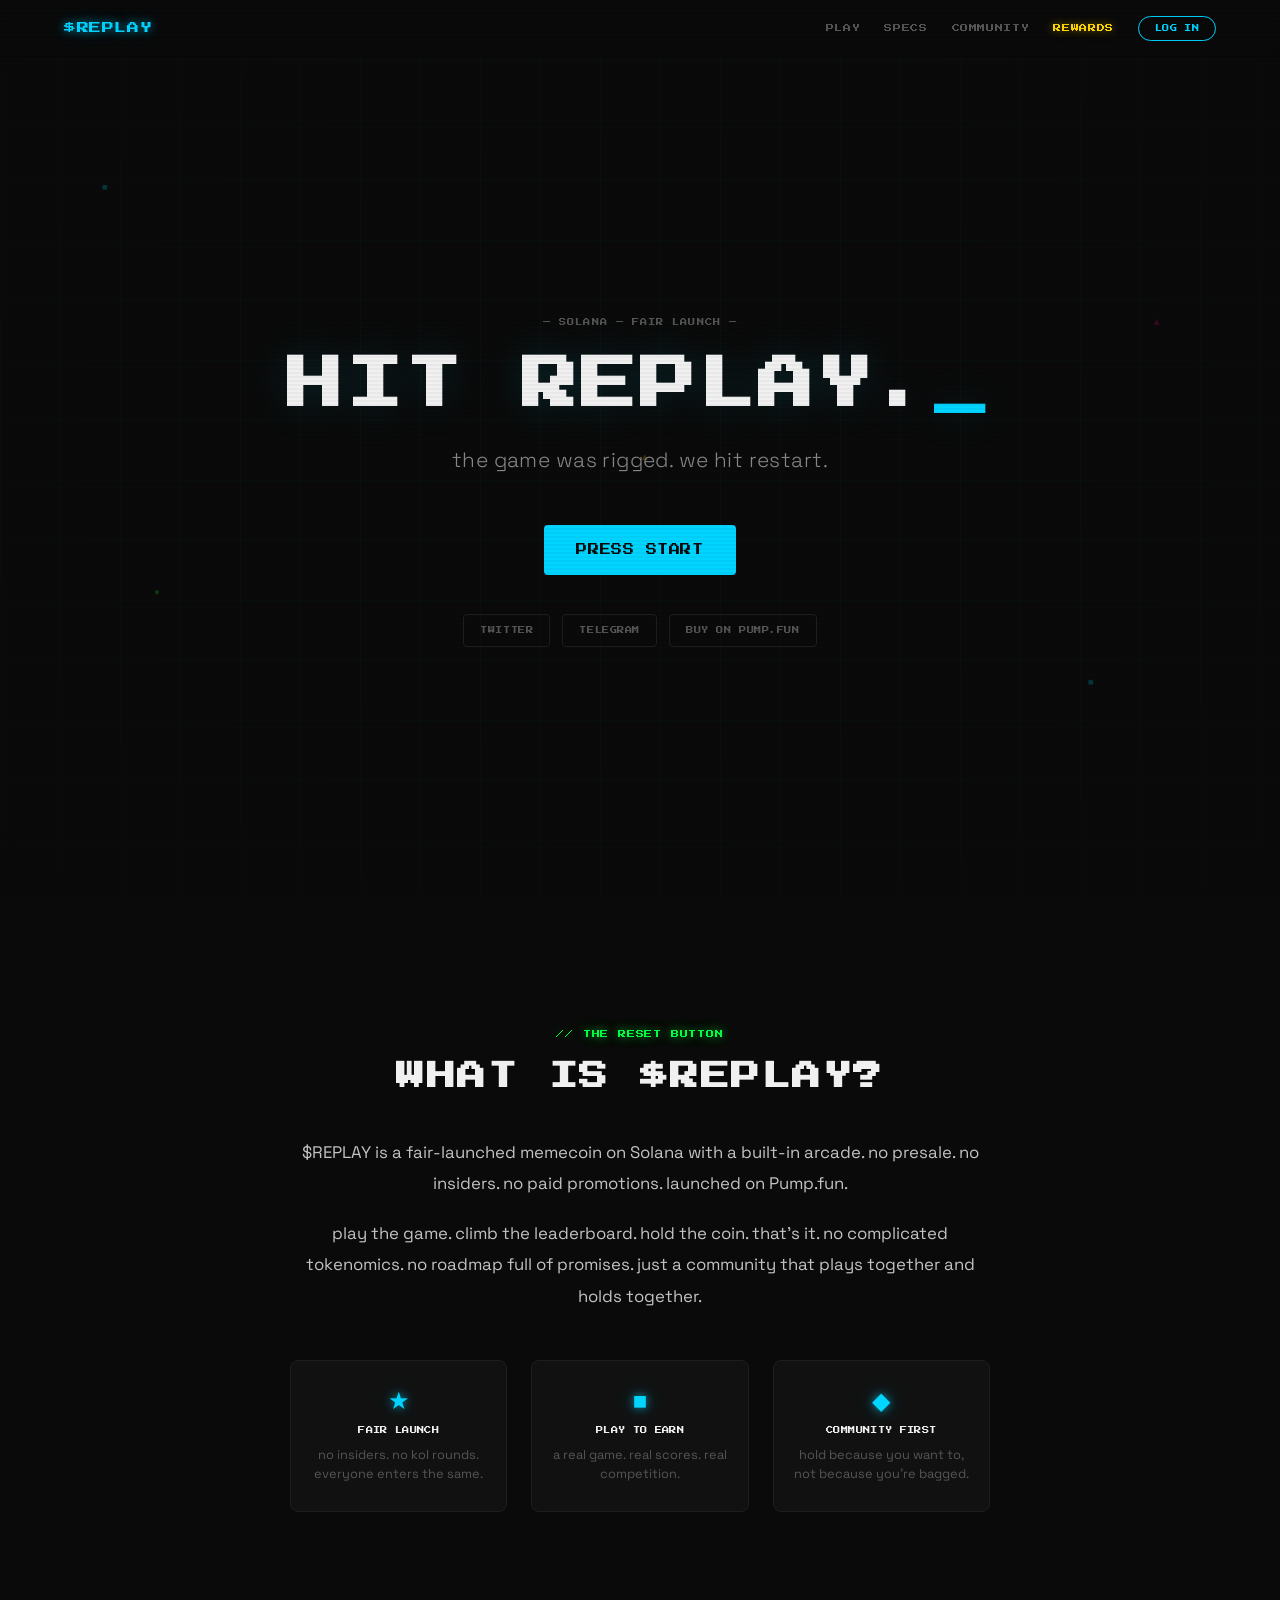
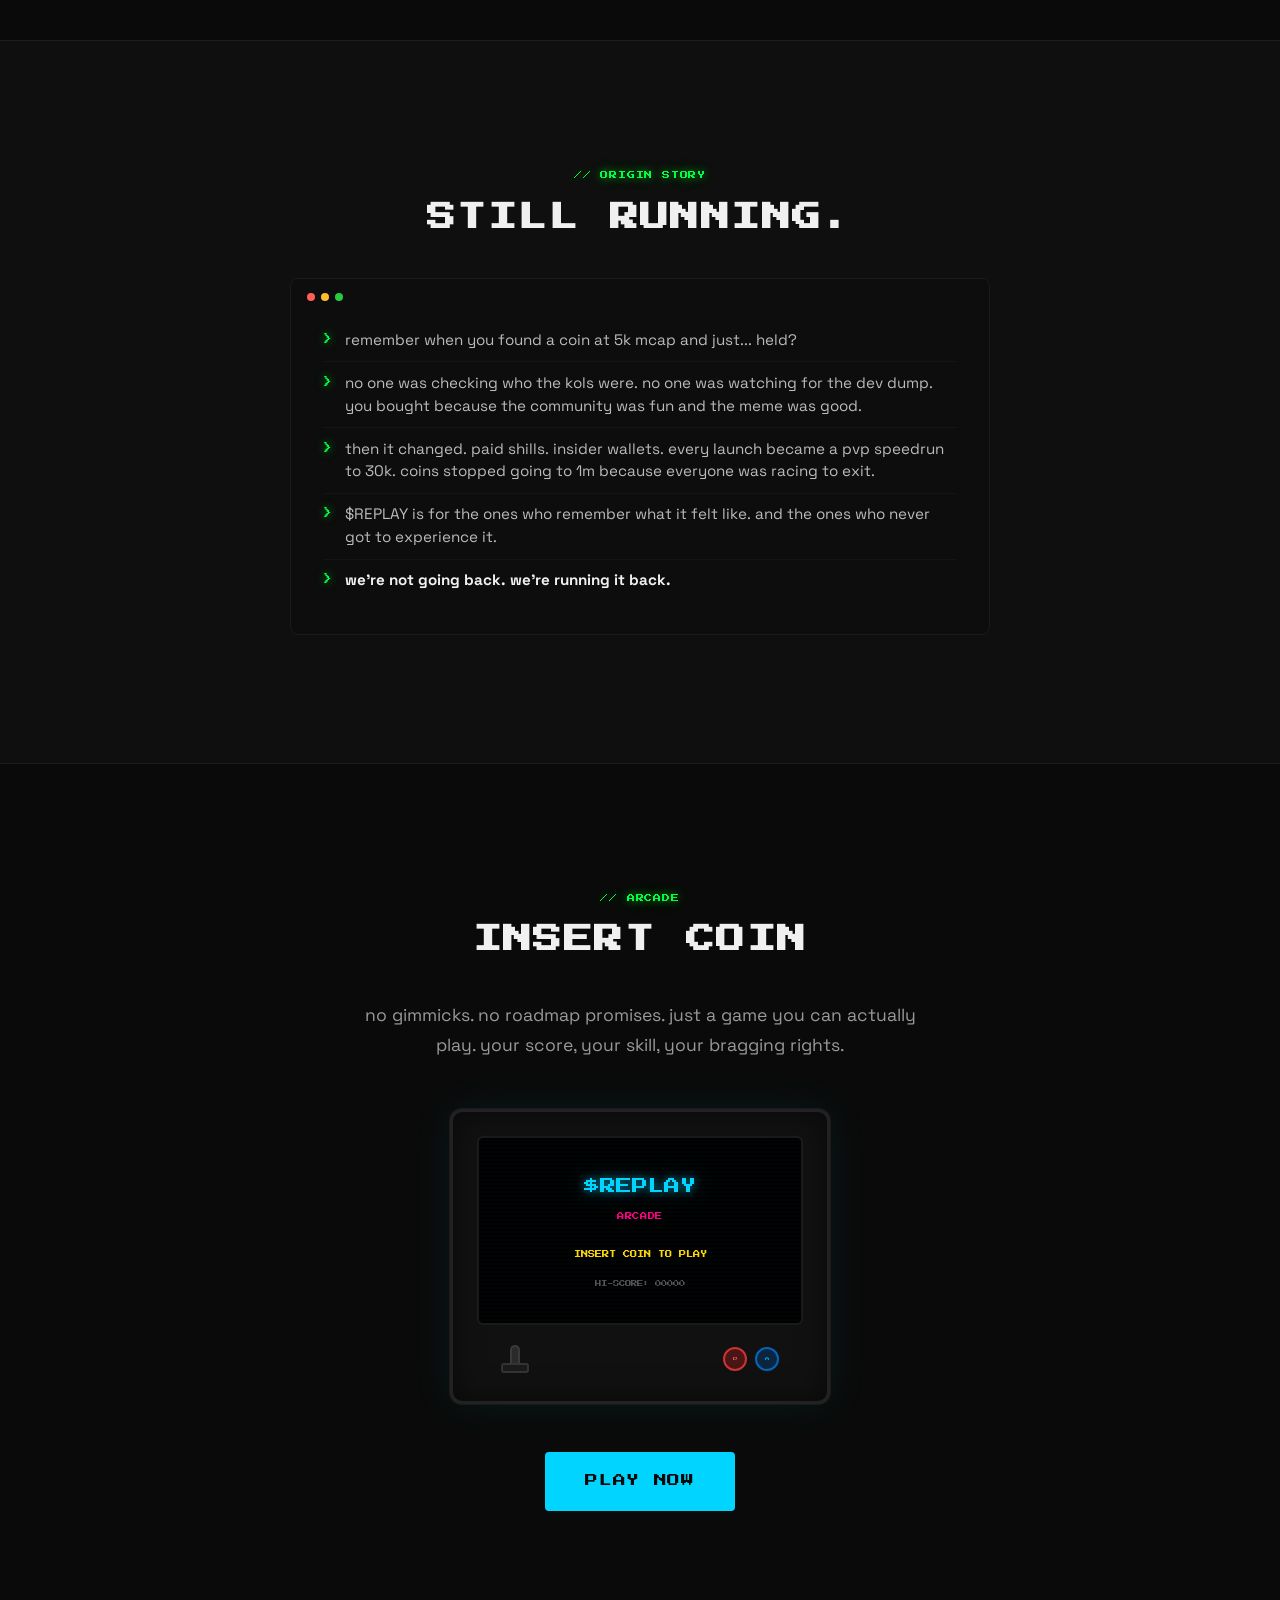
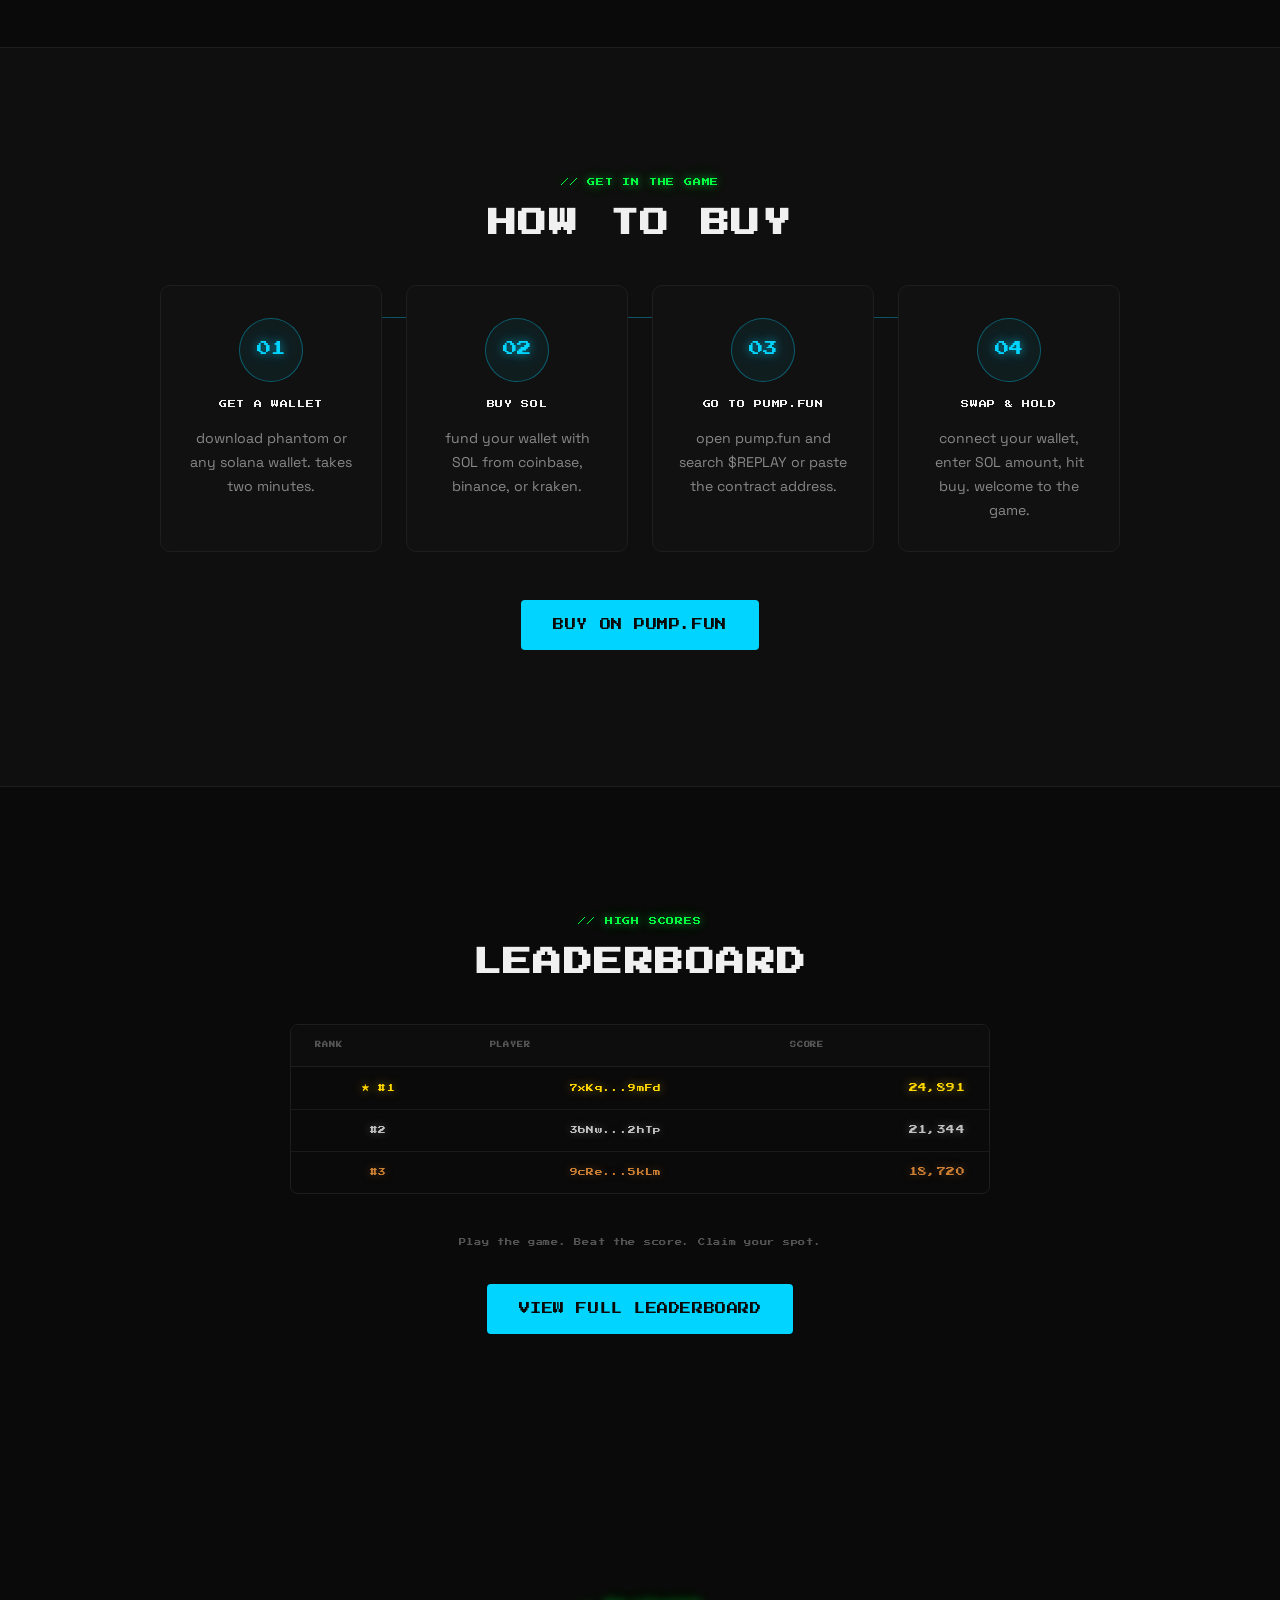
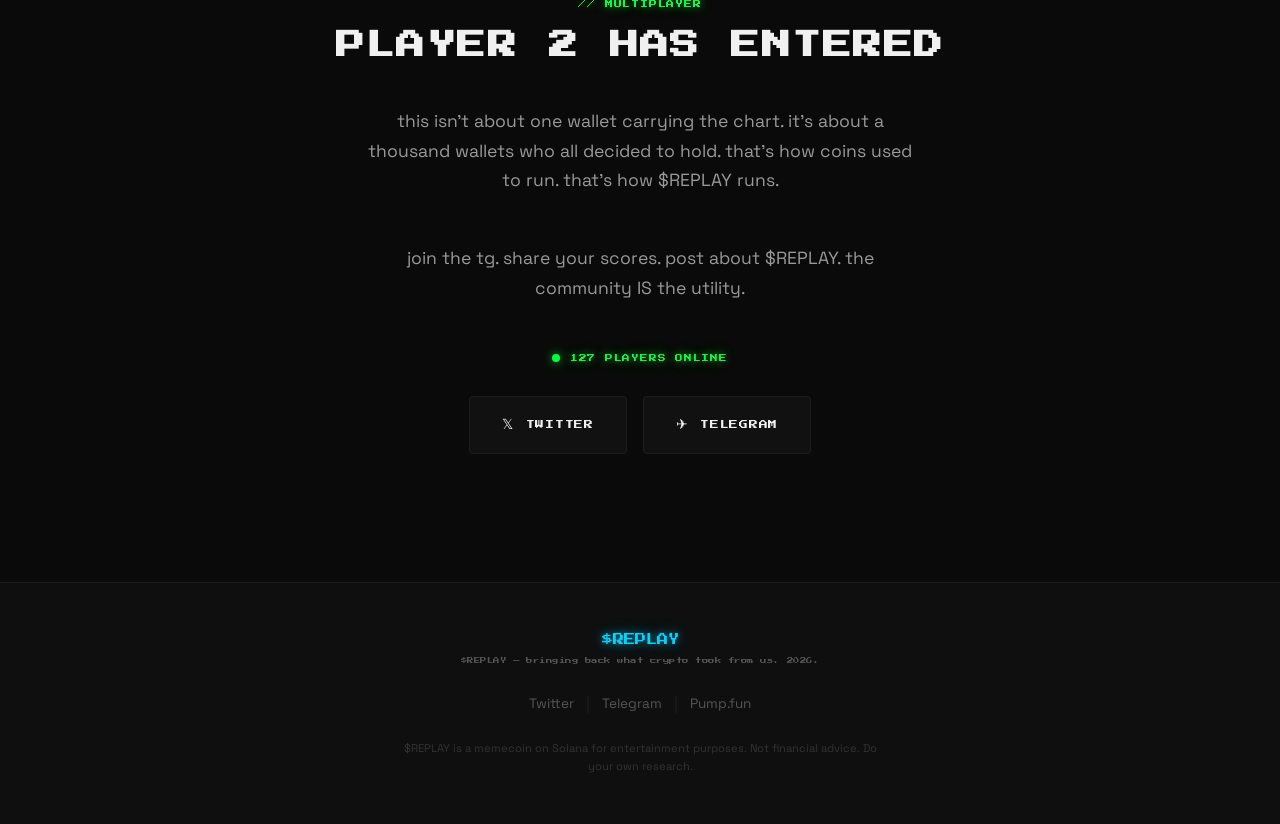
==== commit 5f008b89: "Redesign how to buy section — clean grid layout with animations Co-Authored-By: Claude Sonnet 4.6 <n" ====
--- a/index.html
+++ b/index.html
@@ -197,32 +197,24 @@
       <h2 class="section-title">HOW TO BUY</h2>
       <div class="htb-steps">
         <div class="htb-step">
-          <div class="htb-step-num">01</div>
-          <div class="htb-step-body">
-            <div class="htb-step-title">GET A WALLET</div>
-            <p class="htb-step-desc">download phantom or any solana wallet. takes two minutes. no excuses.</p>
-          </div>
-        </div>
-        <div class="htb-step">
-          <div class="htb-step-num">02</div>
-          <div class="htb-step-body">
-            <div class="htb-step-title">BUY SOL</div>
-            <p class="htb-step-desc">fund your wallet with SOL from any exchange — coinbase, binance, kraken. send it to your wallet address.</p>
-          </div>
-        </div>
-        <div class="htb-step">
-          <div class="htb-step-num">03</div>
-          <div class="htb-step-body">
-            <div class="htb-step-title">GO TO PUMP.FUN</div>
-            <p class="htb-step-desc">open pump.fun and search for $REPLAY — or use the contract address to find us directly.</p>
-          </div>
-        </div>
-        <div class="htb-step">
-          <div class="htb-step-num">04</div>
-          <div class="htb-step-body">
-            <div class="htb-step-title">SWAP FOR $REPLAY</div>
-            <p class="htb-step-desc">connect your wallet, enter the amount of SOL, and hit buy. welcome to the game.</p>
-          </div>
+          <div class="htb-num">01</div>
+          <div class="htb-step-title">GET A WALLET</div>
+          <p class="htb-step-desc">download phantom or any solana wallet. takes two minutes.</p>
+        </div>
+        <div class="htb-step">
+          <div class="htb-num">02</div>
+          <div class="htb-step-title">BUY SOL</div>
+          <p class="htb-step-desc">fund your wallet with SOL from coinbase, binance, or kraken.</p>
+        </div>
+        <div class="htb-step">
+          <div class="htb-num">03</div>
+          <div class="htb-step-title">GO TO PUMP.FUN</div>
+          <p class="htb-step-desc">open pump.fun and search $REPLAY or paste the contract address.</p>
+        </div>
+        <div class="htb-step">
+          <div class="htb-num">04</div>
+          <div class="htb-step-title">SWAP &amp; HOLD</div>
+          <p class="htb-step-desc">connect your wallet, enter SOL amount, hit buy. welcome to the game.</p>
         </div>
       </div>
       <a href="https://pump.fun" class="btn-primary btn-pulse" target="_blank" rel="noopener noreferrer">BUY ON PUMP.FUN</a>
--- a/css/style.css
+++ b/css/style.css
@@ -812,52 +812,87 @@
 }
 
 .htb-steps {
+  display: grid;
+  grid-template-columns: repeat(4, 1fr);
+  gap: 1.5rem;
+  max-width: 960px;
+  margin: 0 auto 3rem;
+  position: relative;
+}
+
+/* Connecting line between step badges */
+.htb-steps::before {
+  content: '';
+  position: absolute;
+  top: 2rem;
+  left: calc(100% / 8);
+  right: calc(100% / 8);
+  height: 1px;
+  background: linear-gradient(90deg,
+    transparent,
+    rgba(0, 212, 255, 0.35) 15%,
+    rgba(0, 212, 255, 0.35) 85%,
+    transparent
+  );
+  pointer-events: none;
+  z-index: 0;
+}
+
+.htb-step {
+  background: var(--color-bg-card);
+  border: 1px solid var(--color-border);
+  border-radius: 10px;
+  padding: 2rem 1.5rem 1.75rem;
   display: flex;
   flex-direction: column;
-  gap: 1px;
-  max-width: 680px;
-  margin: 0 auto 2.5rem;
-  background: var(--color-border);
-  border: 1px solid var(--color-border);
-  border-radius: 8px;
-  overflow: hidden;
-}
-
-.htb-step {
-  display: flex;
-  align-items: flex-start;
-  gap: 1.5rem;
-  padding: 1.75rem 2rem;
-  background: var(--color-bg-card);
-  text-align: left;
-  transition: background var(--transition);
-}
-.htb-step:hover { background: #161616; }
-
-.htb-step-num {
-  font-family: var(--font-pixel);
-  font-size: 1.1rem;
+  align-items: center;
+  gap: 1rem;
+  position: relative;
+  z-index: 1;
+  transition: border-color var(--transition), box-shadow var(--transition), transform var(--transition);
+}
+.htb-step:hover {
+  border-color: rgba(0, 212, 255, 0.4);
+  box-shadow: 0 0 28px rgba(0, 212, 255, 0.1), 0 8px 32px rgba(0,0,0,0.3);
+  transform: translateY(-5px);
+}
+
+.htb-num {
+  font-family: var(--font-pixel);
+  font-size: 0.9rem;
   color: var(--color-blue);
   text-shadow: var(--glow-blue);
+  width: 4rem;
+  height: 4rem;
+  display: flex;
+  align-items: center;
+  justify-content: center;
+  border: 1px solid rgba(0, 212, 255, 0.35);
+  border-radius: 50%;
+  background: rgba(0, 212, 255, 0.06);
   flex-shrink: 0;
-  line-height: 1;
-  min-width: 2.5rem;
+  transition: background var(--transition), box-shadow var(--transition);
+}
+.htb-step:hover .htb-num {
+  background: rgba(0, 212, 255, 0.12);
+  box-shadow: var(--glow-blue);
 }
 
 .htb-step-title {
   font-family: var(--font-pixel);
-  font-size: 0.55rem;
+  font-size: 0.5rem;
   color: var(--color-white);
   letter-spacing: 0.08em;
-  margin-bottom: 0.5rem;
-  line-height: 1.6;
+  line-height: 1.7;
+  text-align: center;
 }
 
 .htb-step-desc {
-  font-size: 0.95rem;
-  color: #999;
+  font-size: 0.88rem;
+  color: #888;
   line-height: 1.7;
   margin: 0;
+  text-align: center;
 }
 
 /* ============================================
@@ -1257,6 +1292,11 @@
 
   .hero { padding: 7rem 1.5rem 3rem; }
 
+  .htb-steps {
+    grid-template-columns: repeat(2, 1fr);
+  }
+  .htb-steps::before { display: none; }
+
   .terminal-block { padding: 2rem 1.25rem 1.5rem; }
 
   .wallet-modal {
@@ -1276,14 +1316,9 @@
     font-size: 0.9rem;
   }
 
-  .htb-step {
-    gap: 1rem;
-    padding: 1.25rem 1rem;
-  }
-
-  .htb-step-num {
-    font-size: 0.8rem;
-    min-width: 2rem;
+  .htb-steps {
+    grid-template-columns: 1fr;
+    max-width: 380px;
   }
 
   .btn-primary {
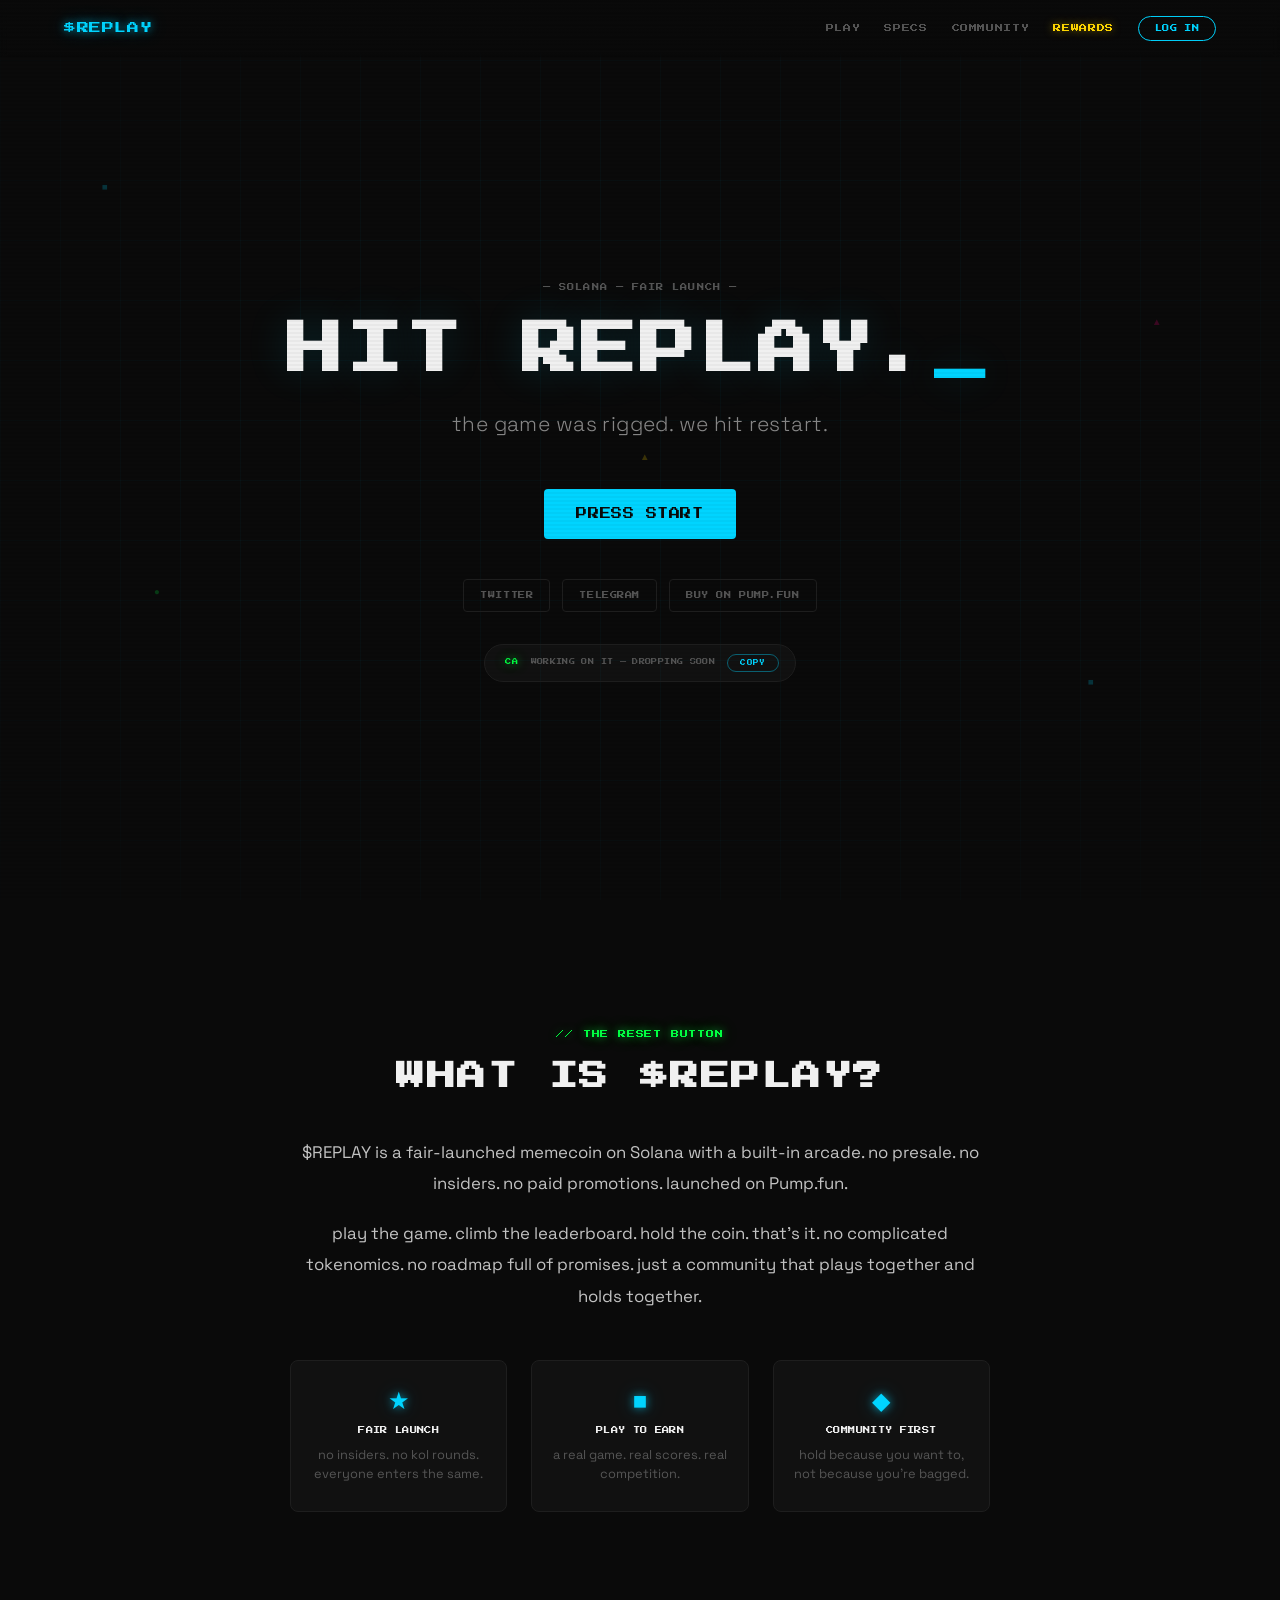
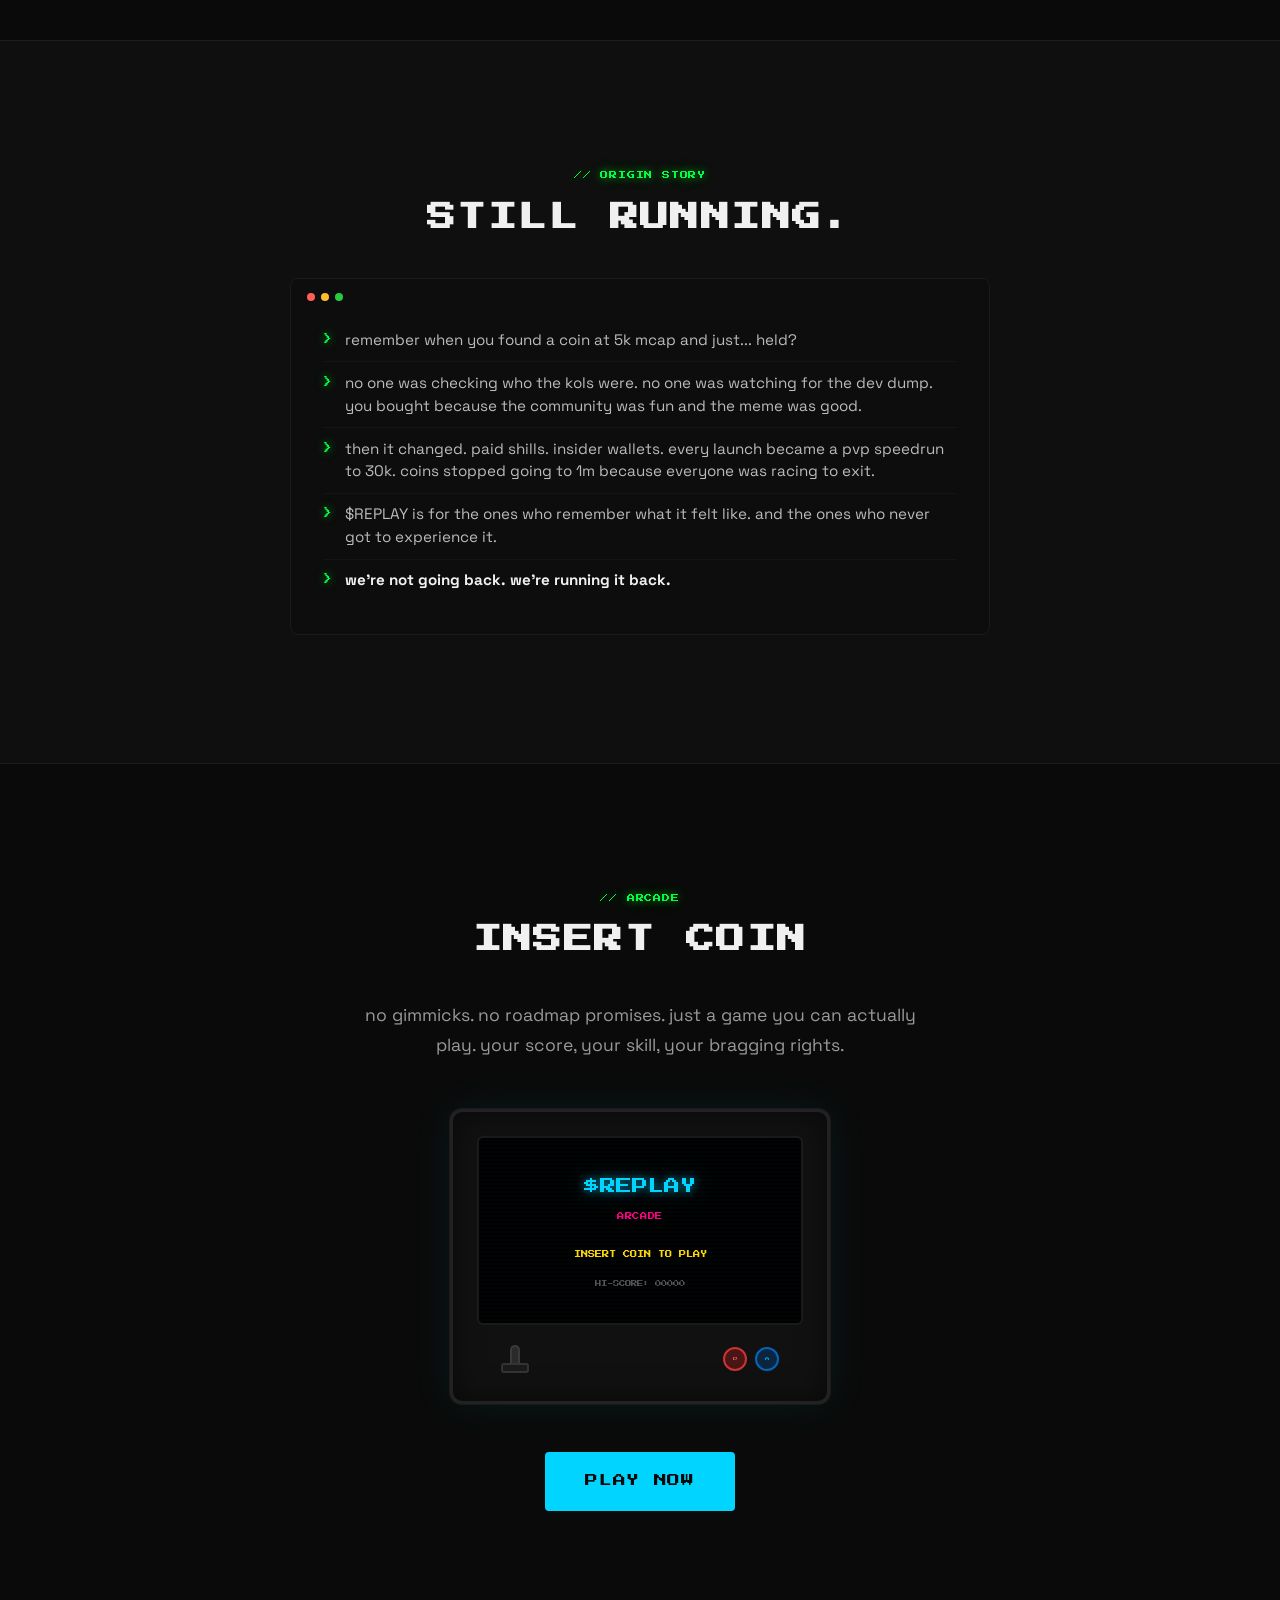
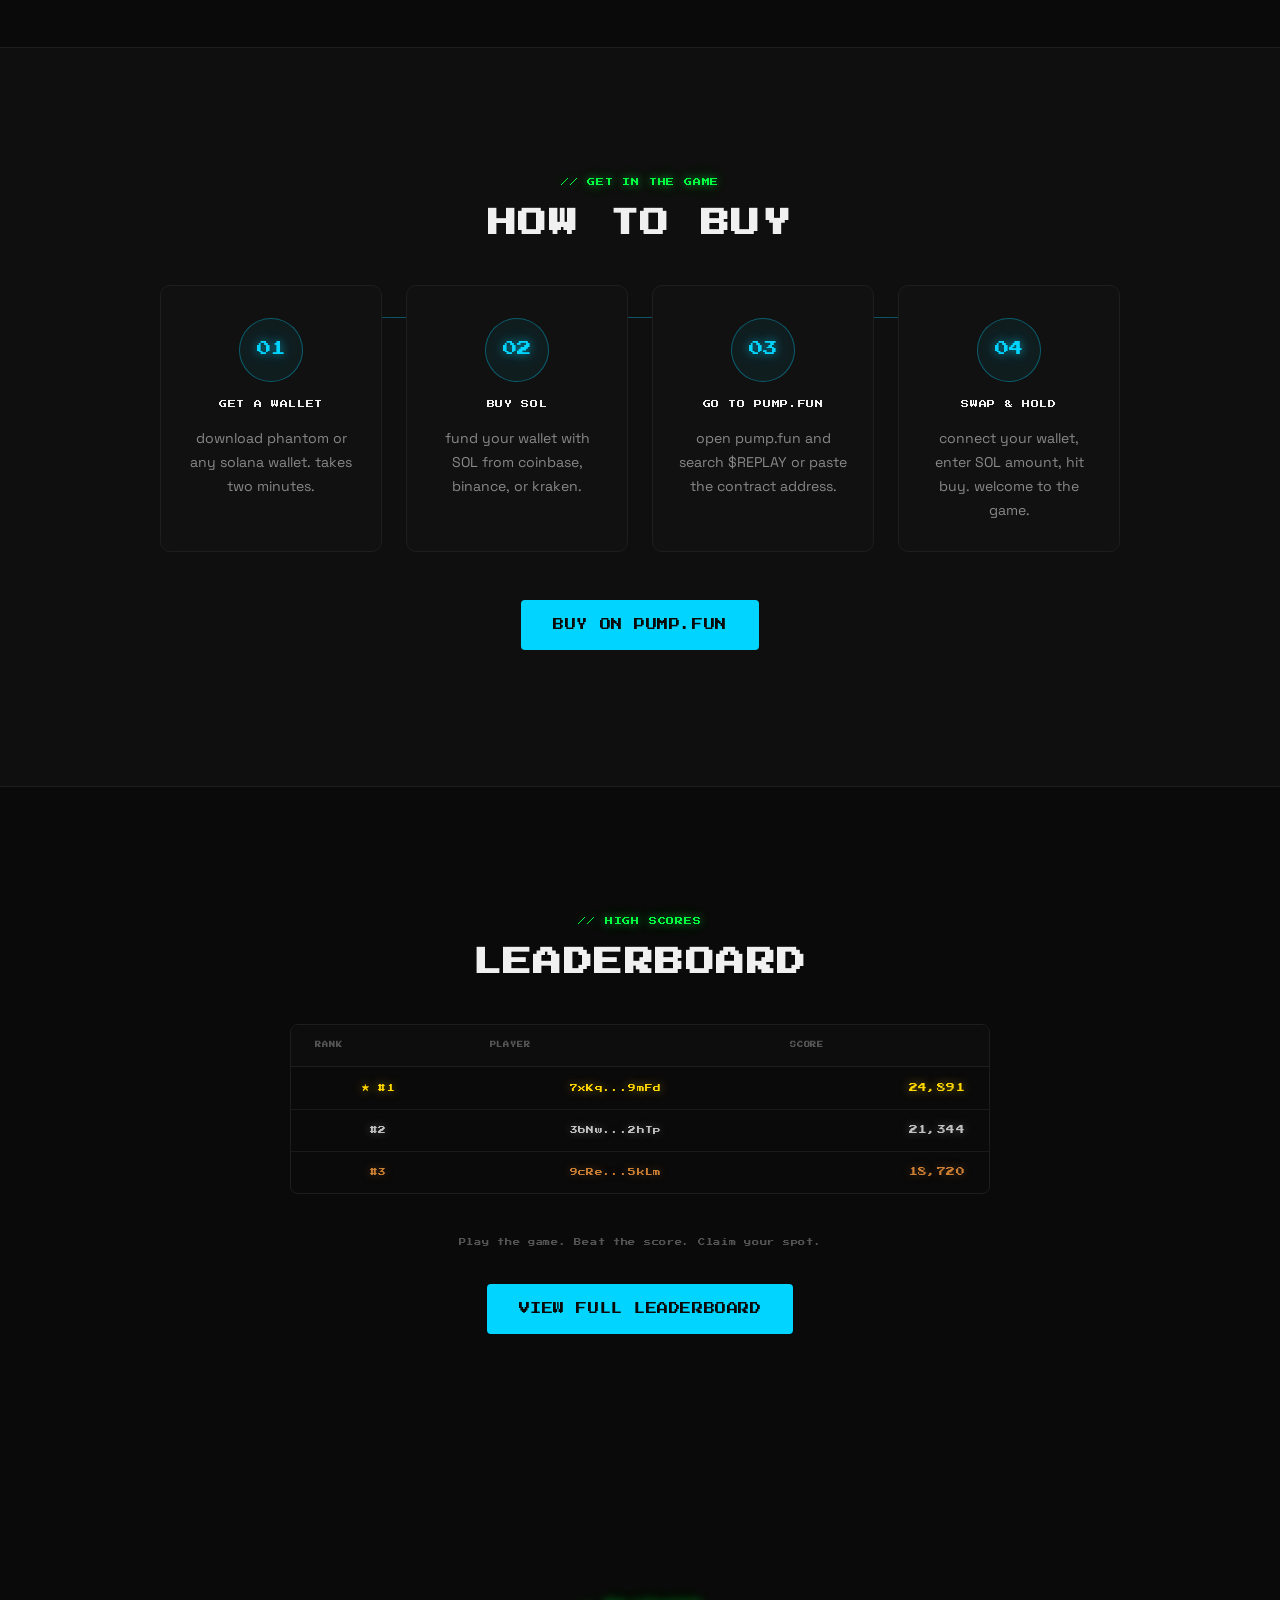
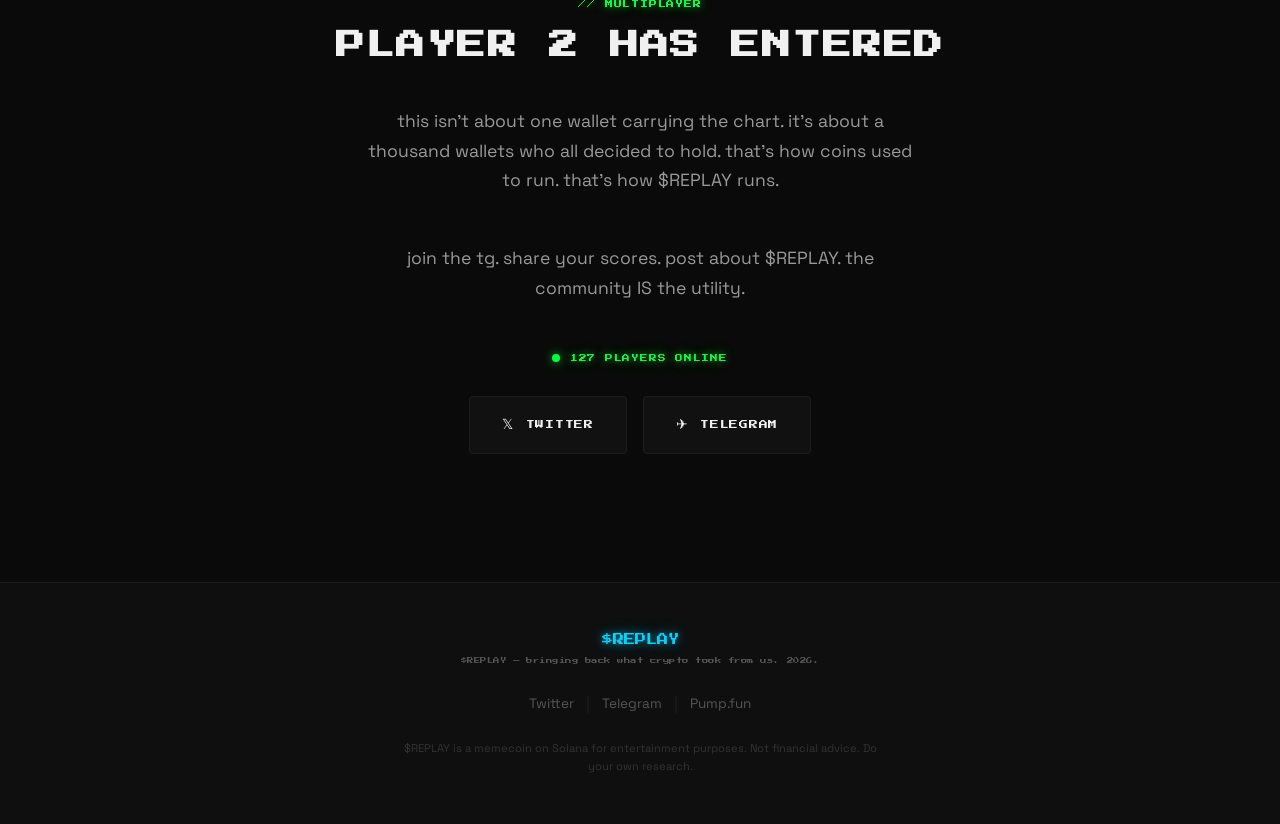
==== commit e102dd9c: "Add Copy CA placeholder bar and Telegram coming-soon toast Co-Authored-By: Claude Sonnet 4.6 <norepl" ====
--- a/index.html
+++ b/index.html
@@ -81,9 +81,14 @@
         <a href="game.html" class="btn-primary btn-pulse">PRESS START</a>
       </div>
       <div class="hero-links">
-        <a href="#" class="btn-social" target="_blank" rel="noopener noreferrer">TWITTER</a>
-        <a href="#" class="btn-social" target="_blank" rel="noopener noreferrer">TELEGRAM</a>
+        <a href="https://x.com/Replayonsol" class="btn-social" target="_blank" rel="noopener noreferrer">TWITTER</a>
+        <a href="#" class="btn-social btn-tg-soon">TELEGRAM</a>
         <a href="https://pump.fun" class="btn-social" target="_blank" rel="noopener noreferrer">BUY ON PUMP.FUN</a>
+      </div>
+      <div class="hero-ca">
+        <span class="hero-ca-label">CA</span>
+        <span class="hero-ca-address" id="caAddress">WORKING ON IT — DROPPING SOON</span>
+        <button class="hero-ca-copy" id="caCopyBtn" aria-label="Copy contract address">COPY</button>
       </div>
     </div>
     <!-- Floating pixel decorations -->
@@ -255,11 +260,11 @@
         <span>127 PLAYERS ONLINE</span>
       </div>
       <div class="community-links">
-        <a href="#" class="btn-community" target="_blank" rel="noopener noreferrer">
+        <a href="https://x.com/Replayonsol" class="btn-community" target="_blank" rel="noopener noreferrer">
           <span class="btn-community-icon">&#120143;</span>
           TWITTER
         </a>
-        <a href="#" class="btn-community" target="_blank" rel="noopener noreferrer">
+        <a href="#" class="btn-community btn-tg-soon">
           <span class="btn-community-icon">&#9992;</span>
           TELEGRAM
         </a>
@@ -274,9 +279,9 @@
         <div class="footer-logo">$REPLAY</div>
         <p class="footer-tagline">$REPLAY — bringing back what crypto took from us. 2026.</p>
         <div class="footer-links">
-          <a href="#" class="footer-link" target="_blank" rel="noopener noreferrer">Twitter</a>
+          <a href="https://x.com/Replayonsol" class="footer-link" target="_blank" rel="noopener noreferrer">Twitter</a>
           <span class="footer-sep">|</span>
-          <a href="#" class="footer-link" target="_blank" rel="noopener noreferrer">Telegram</a>
+          <a href="#" class="footer-link btn-tg-soon">Telegram</a>
           <span class="footer-sep">|</span>
           <a href="https://pump.fun" class="footer-link" target="_blank" rel="noopener noreferrer">Pump.fun</a>
         </div>
--- a/css/style.css
+++ b/css/style.css
@@ -599,6 +599,89 @@
   justify-content: center;
   flex-wrap: wrap;
   gap: 0.75rem;
+}
+
+/* ---- Contract Address bar ---- */
+.hero-ca {
+  display: inline-flex;
+  align-items: center;
+  gap: 0.75rem;
+  margin-top: 2rem;
+  padding: 0.6rem 1rem 0.6rem 1.25rem;
+  border: 1px solid var(--color-border);
+  border-radius: 100px;
+  background: rgba(255,255,255,0.03);
+  max-width: 100%;
+  flex-wrap: wrap;
+  justify-content: center;
+}
+
+.hero-ca-label {
+  font-family: var(--font-pixel);
+  font-size: 0.38rem;
+  color: var(--color-green);
+  text-shadow: var(--glow-green);
+  letter-spacing: 0.12em;
+  flex-shrink: 0;
+}
+
+.hero-ca-address {
+  font-family: var(--font-pixel);
+  font-size: 0.38rem;
+  color: var(--color-muted);
+  letter-spacing: 0.06em;
+  word-break: break-all;
+}
+
+.hero-ca-copy {
+  font-family: var(--font-pixel);
+  font-size: 0.35rem;
+  color: var(--color-blue);
+  background: transparent;
+  border: 1px solid rgba(0, 212, 255, 0.4);
+  border-radius: 100px;
+  padding: 0.3rem 0.75rem;
+  cursor: pointer;
+  letter-spacing: 0.08em;
+  transition: all var(--transition);
+  flex-shrink: 0;
+}
+.hero-ca-copy:hover {
+  background: rgba(0, 212, 255, 0.1);
+  box-shadow: var(--glow-blue);
+}
+
+/* ---- Telegram / coming-soon toast ---- */
+.tg-toast {
+  position: fixed;
+  bottom: 2rem;
+  left: 50%;
+  transform: translateX(-50%) translateY(0);
+  background: #111;
+  border: 1px solid rgba(0, 212, 255, 0.3);
+  border-radius: 8px;
+  padding: 1rem 1.5rem;
+  text-align: center;
+  z-index: 9000;
+  pointer-events: none;
+  opacity: 0;
+  transition: opacity 0.3s ease, transform 0.3s ease;
+  white-space: nowrap;
+}
+.tg-toast.show {
+  opacity: 1;
+  transform: translateX(-50%) translateY(-8px);
+}
+.tg-toast-title {
+  font-family: var(--font-pixel);
+  font-size: 0.5rem;
+  color: var(--color-blue);
+  letter-spacing: 0.1em;
+  margin-bottom: 0.4rem;
+}
+.tg-toast-sub {
+  font-size: 0.82rem;
+  color: var(--color-muted);
 }
 
 /* Floating pixel decorations */
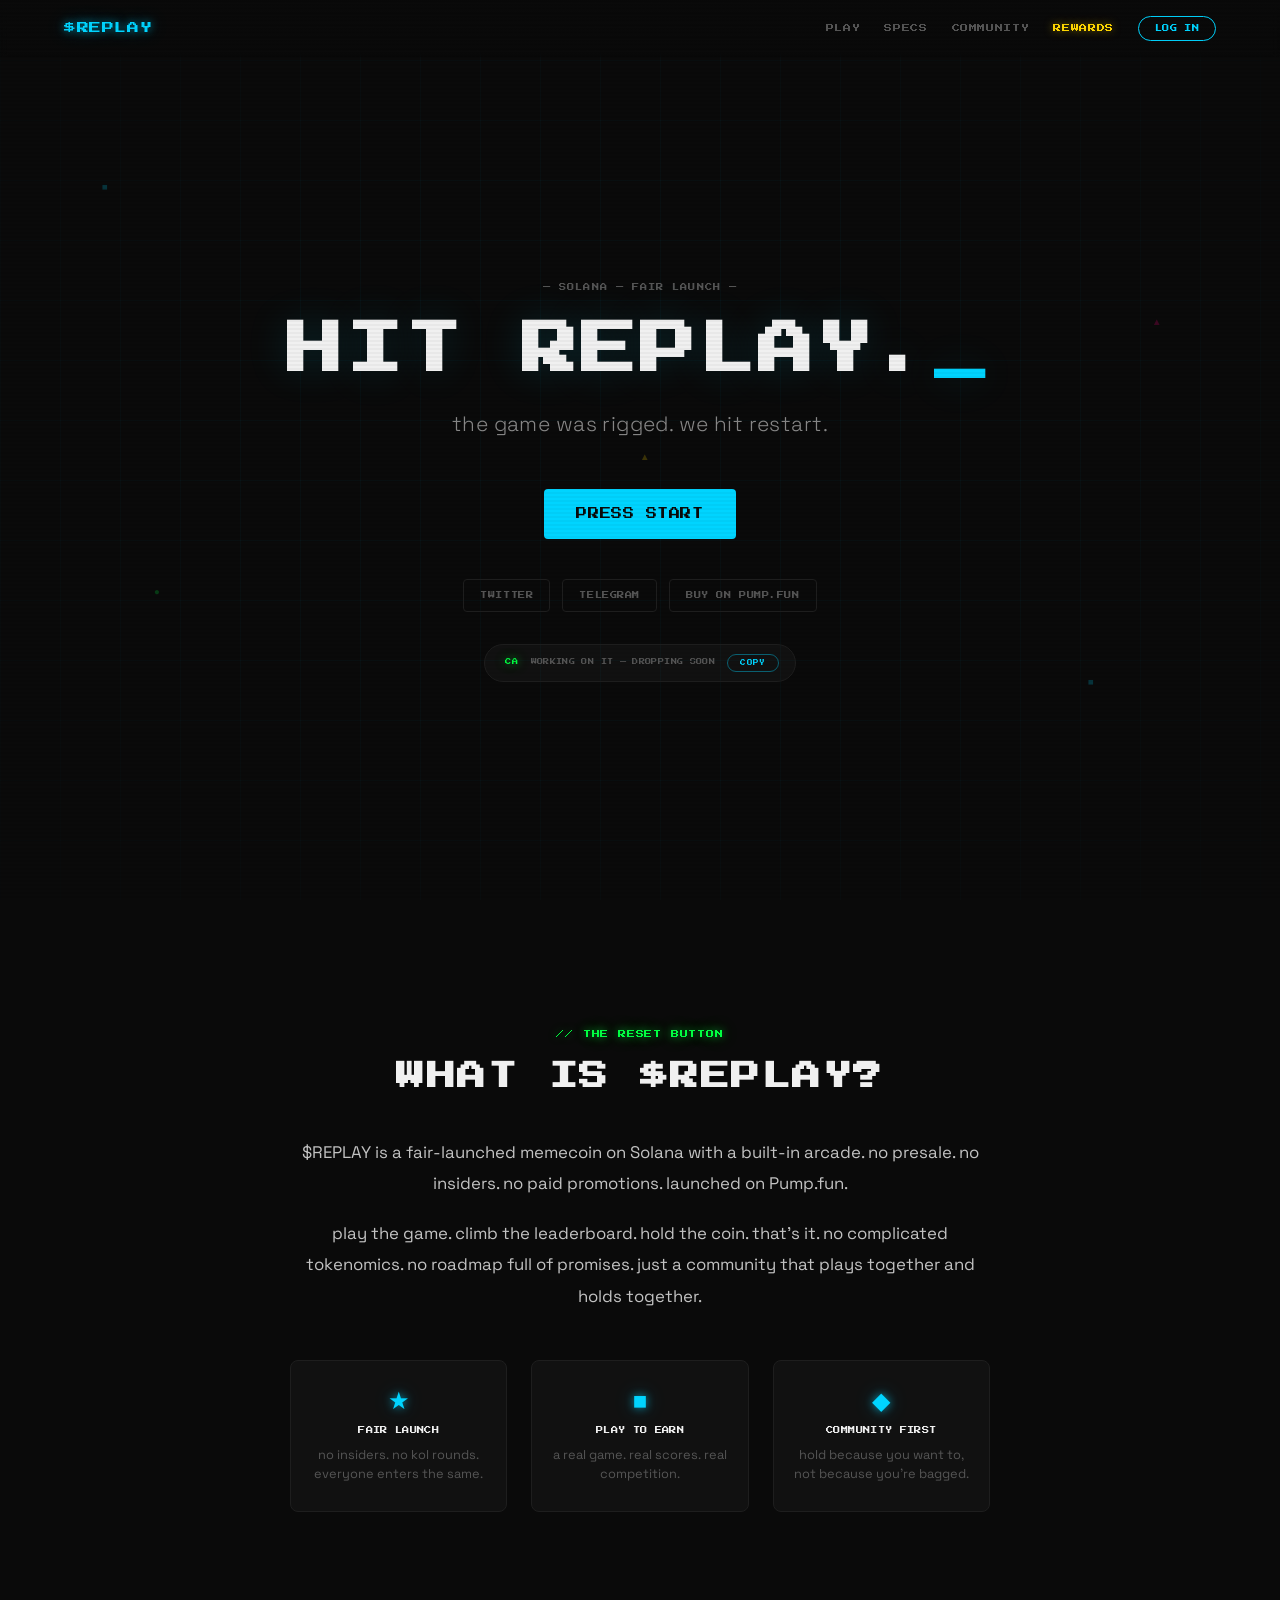
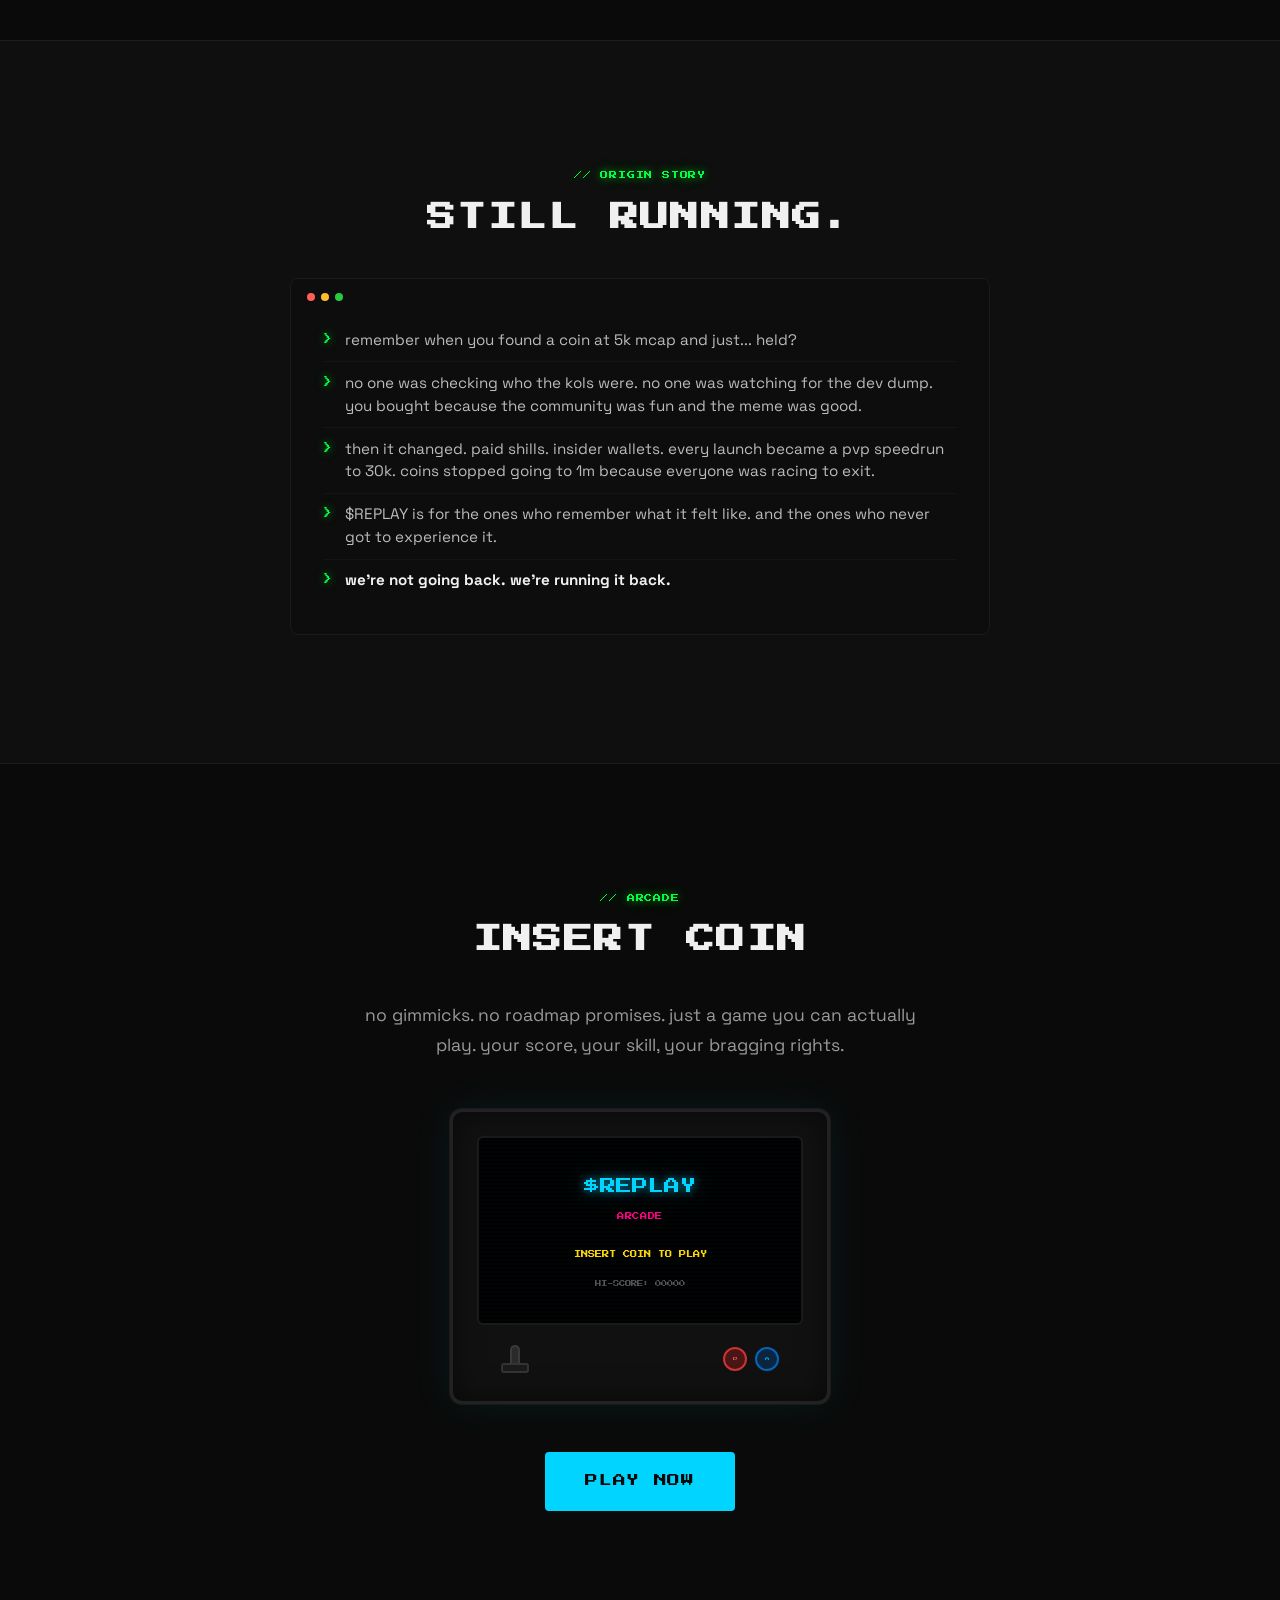
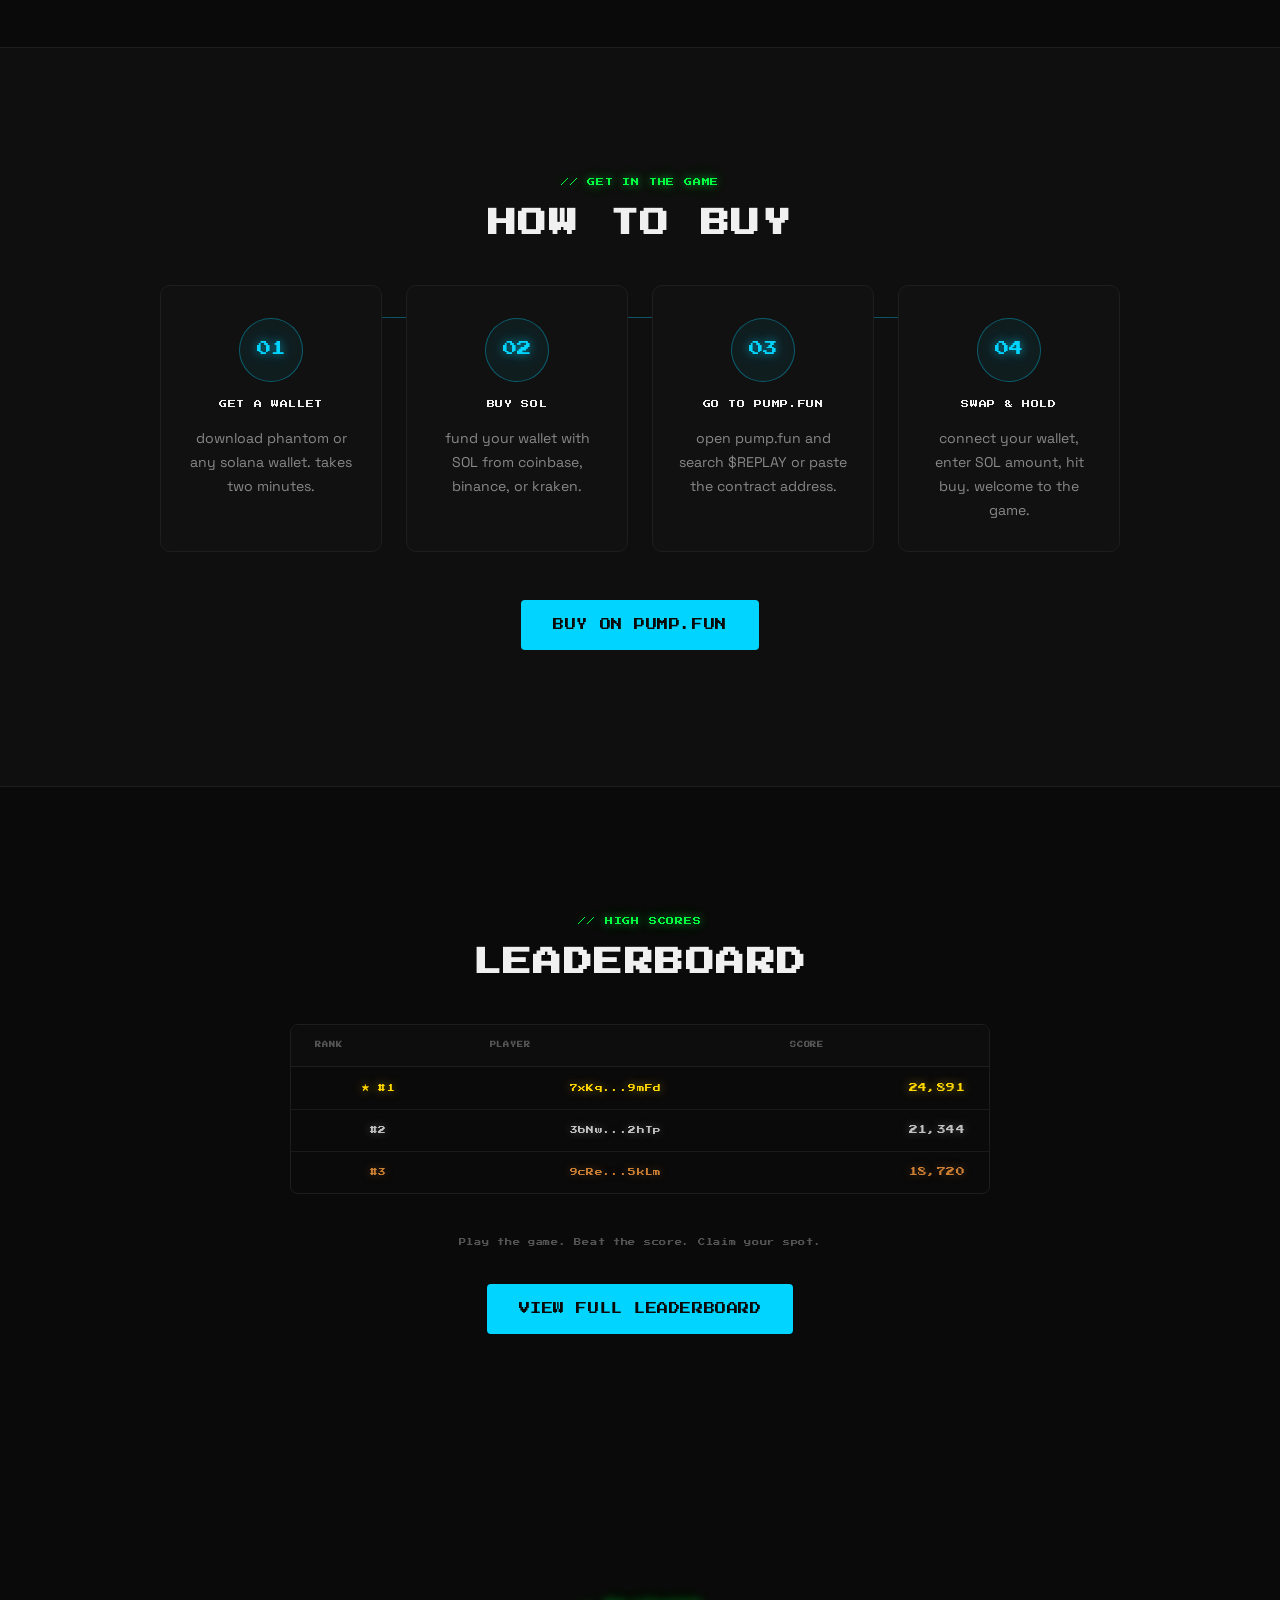
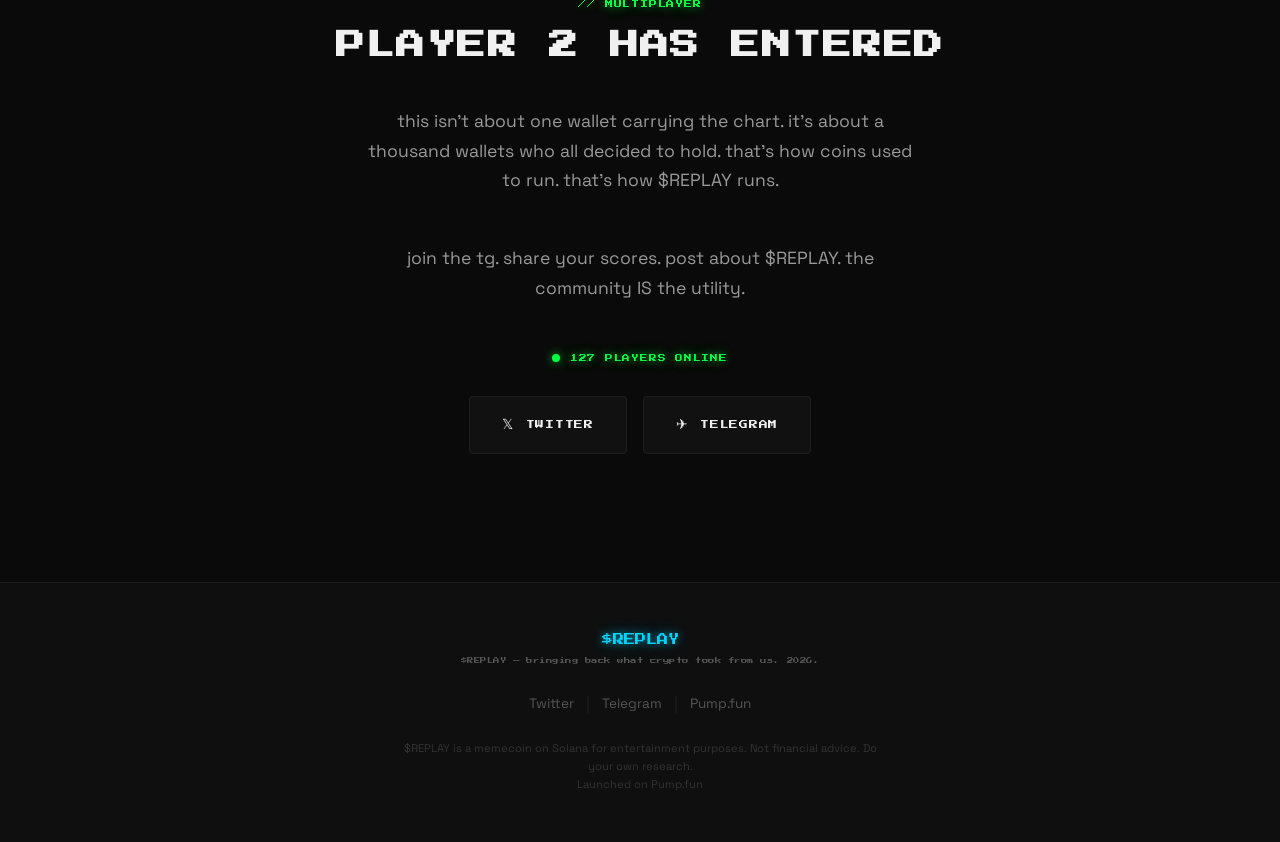
==== commit 9b89d849: "Add 'Launched on Pump.fun' to footer" ====
--- a/index.html
+++ b/index.html
@@ -286,6 +286,7 @@
           <a href="https://pump.fun" class="footer-link" target="_blank" rel="noopener noreferrer">Pump.fun</a>
         </div>
         <p class="footer-disclaimer">$REPLAY is a memecoin on Solana for entertainment purposes. Not financial advice. Do your own research.</p>
+        <p class="footer-disclaimer">Launched on Pump.fun</p>
       </div>
     </div>
   </footer>
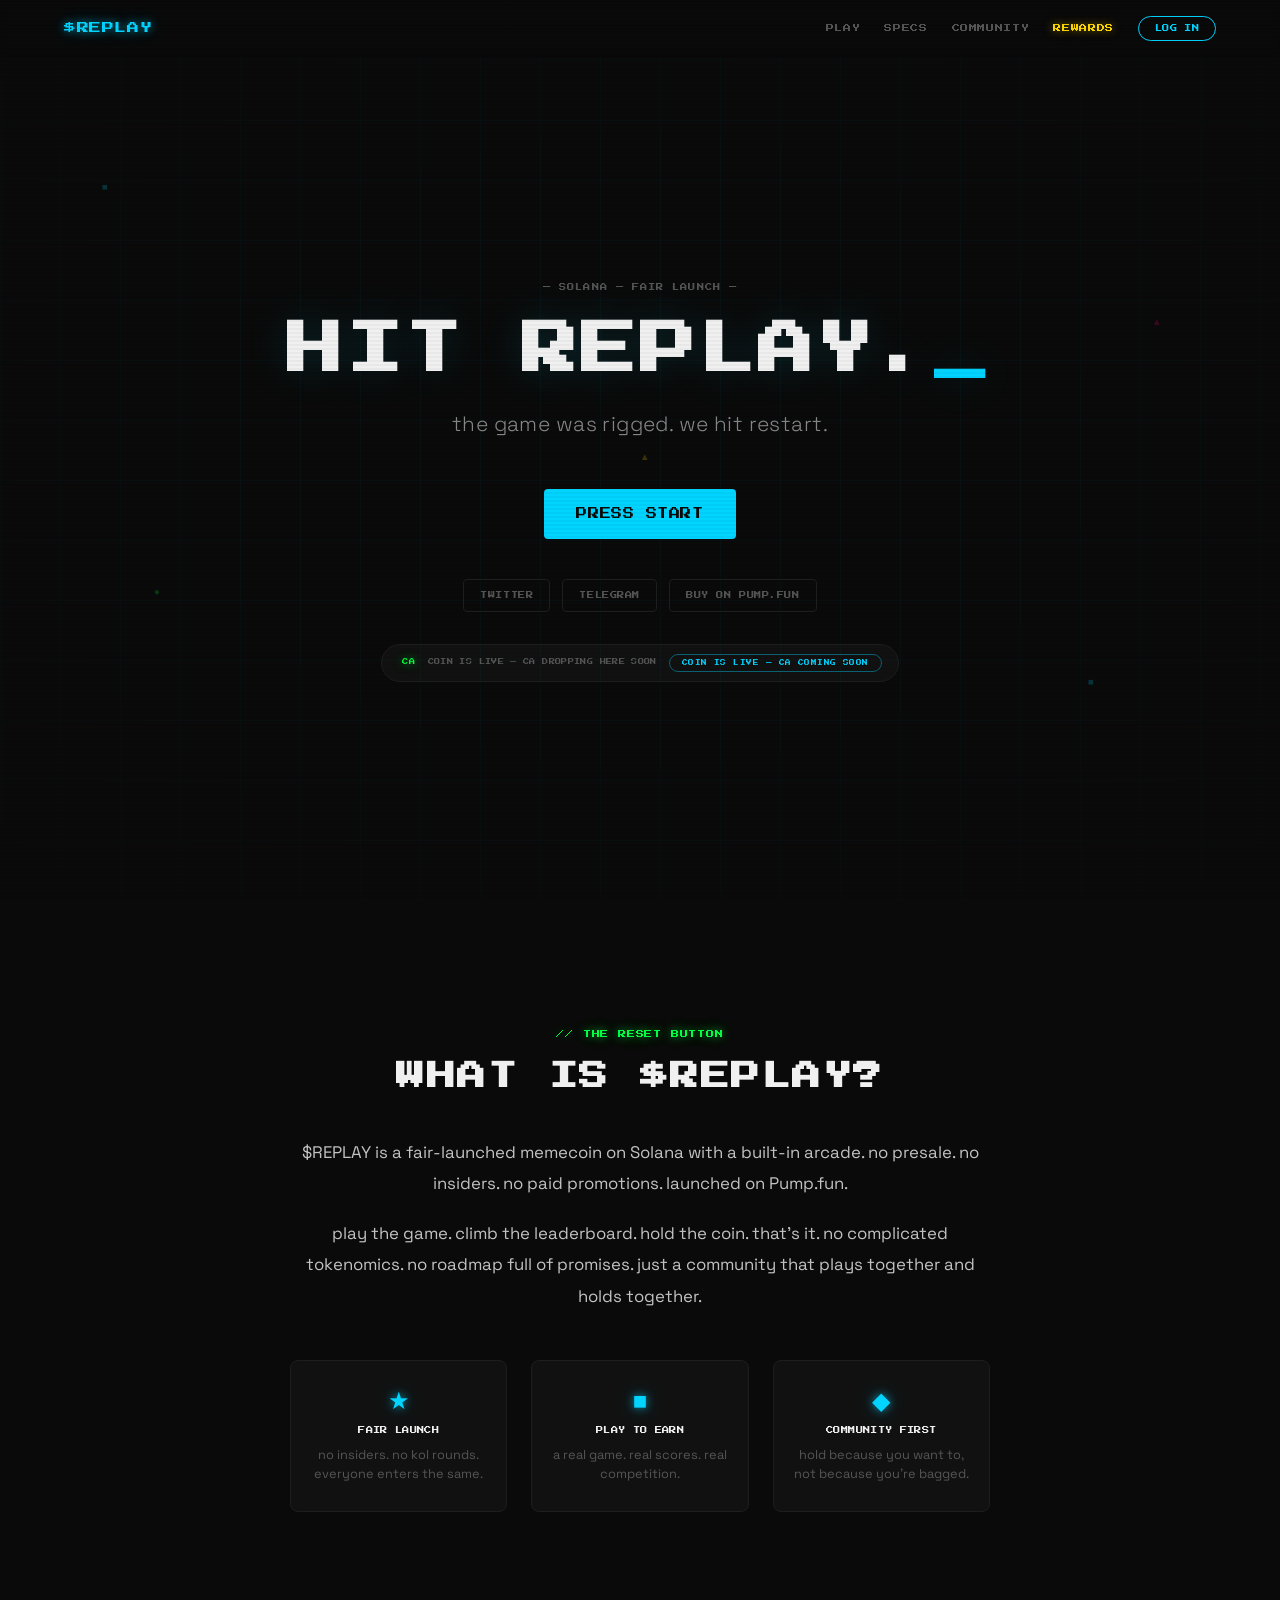
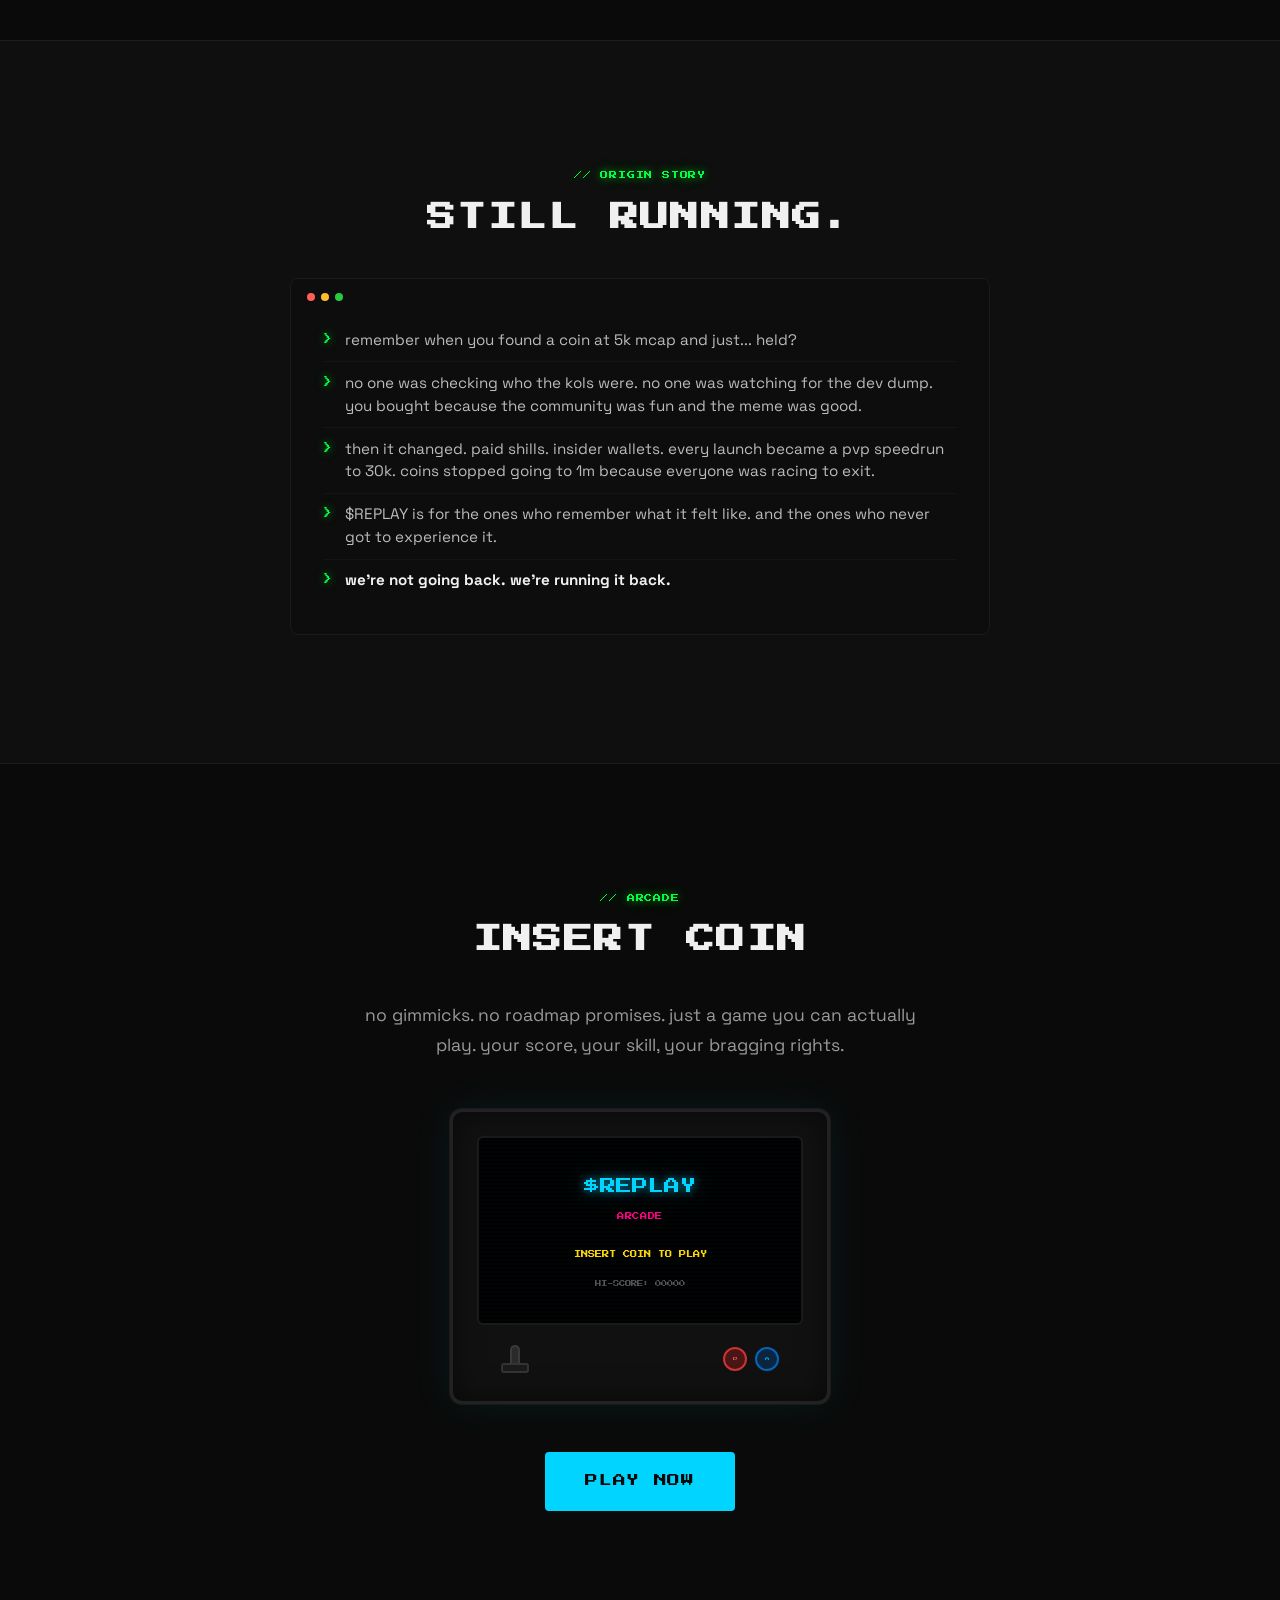
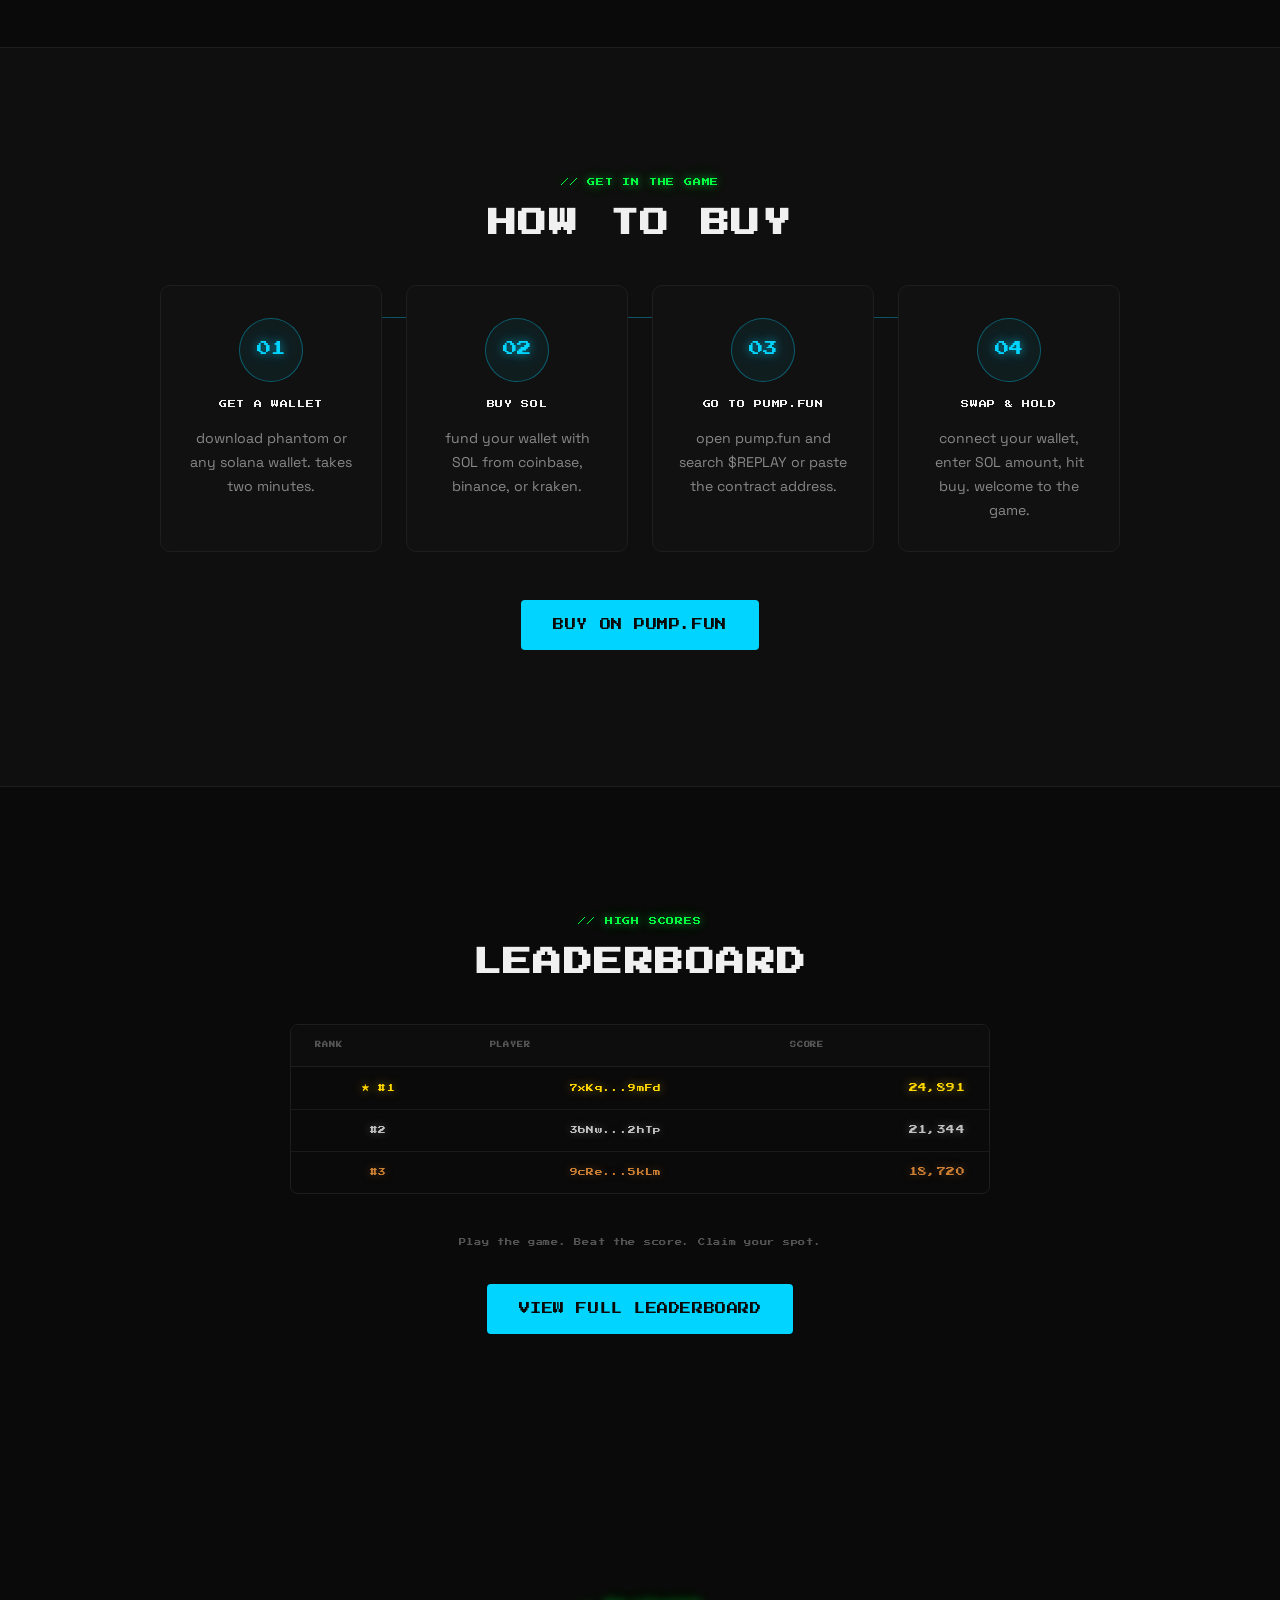
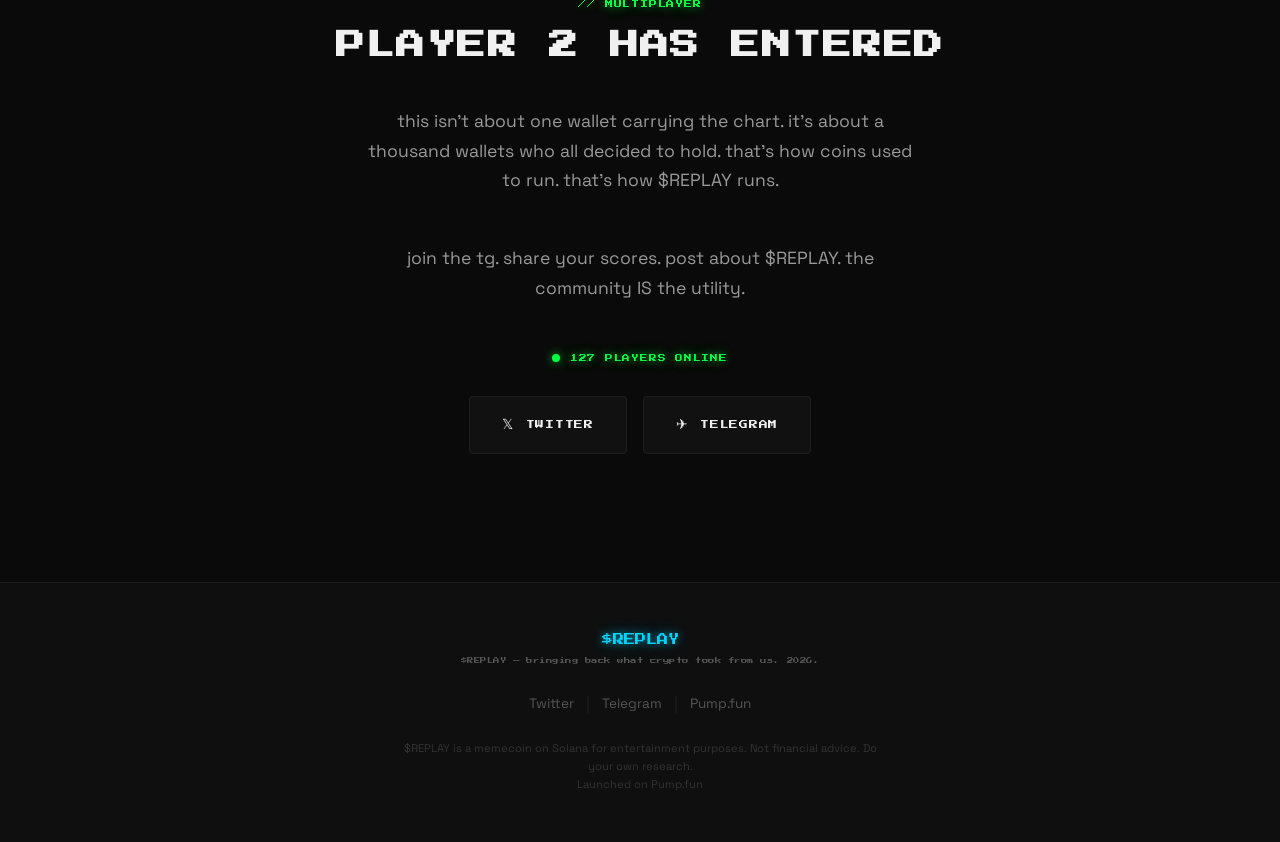
==== commit 5412c6ef: "Update CA section: coin is live, CA coming soon" ====
--- a/index.html
+++ b/index.html
@@ -87,8 +87,8 @@
       </div>
       <div class="hero-ca">
         <span class="hero-ca-label">CA</span>
-        <span class="hero-ca-address" id="caAddress">WORKING ON IT — DROPPING SOON</span>
-        <button class="hero-ca-copy" id="caCopyBtn" aria-label="Copy contract address">COPY</button>
+        <span class="hero-ca-address" id="caAddress">COIN IS LIVE — CA DROPPING HERE SOON</span>
+        <button class="hero-ca-copy" id="caCopyBtn" aria-label="Copy contract address">COIN IS LIVE — CA COMING SOON</button>
       </div>
     </div>
     <!-- Floating pixel decorations -->
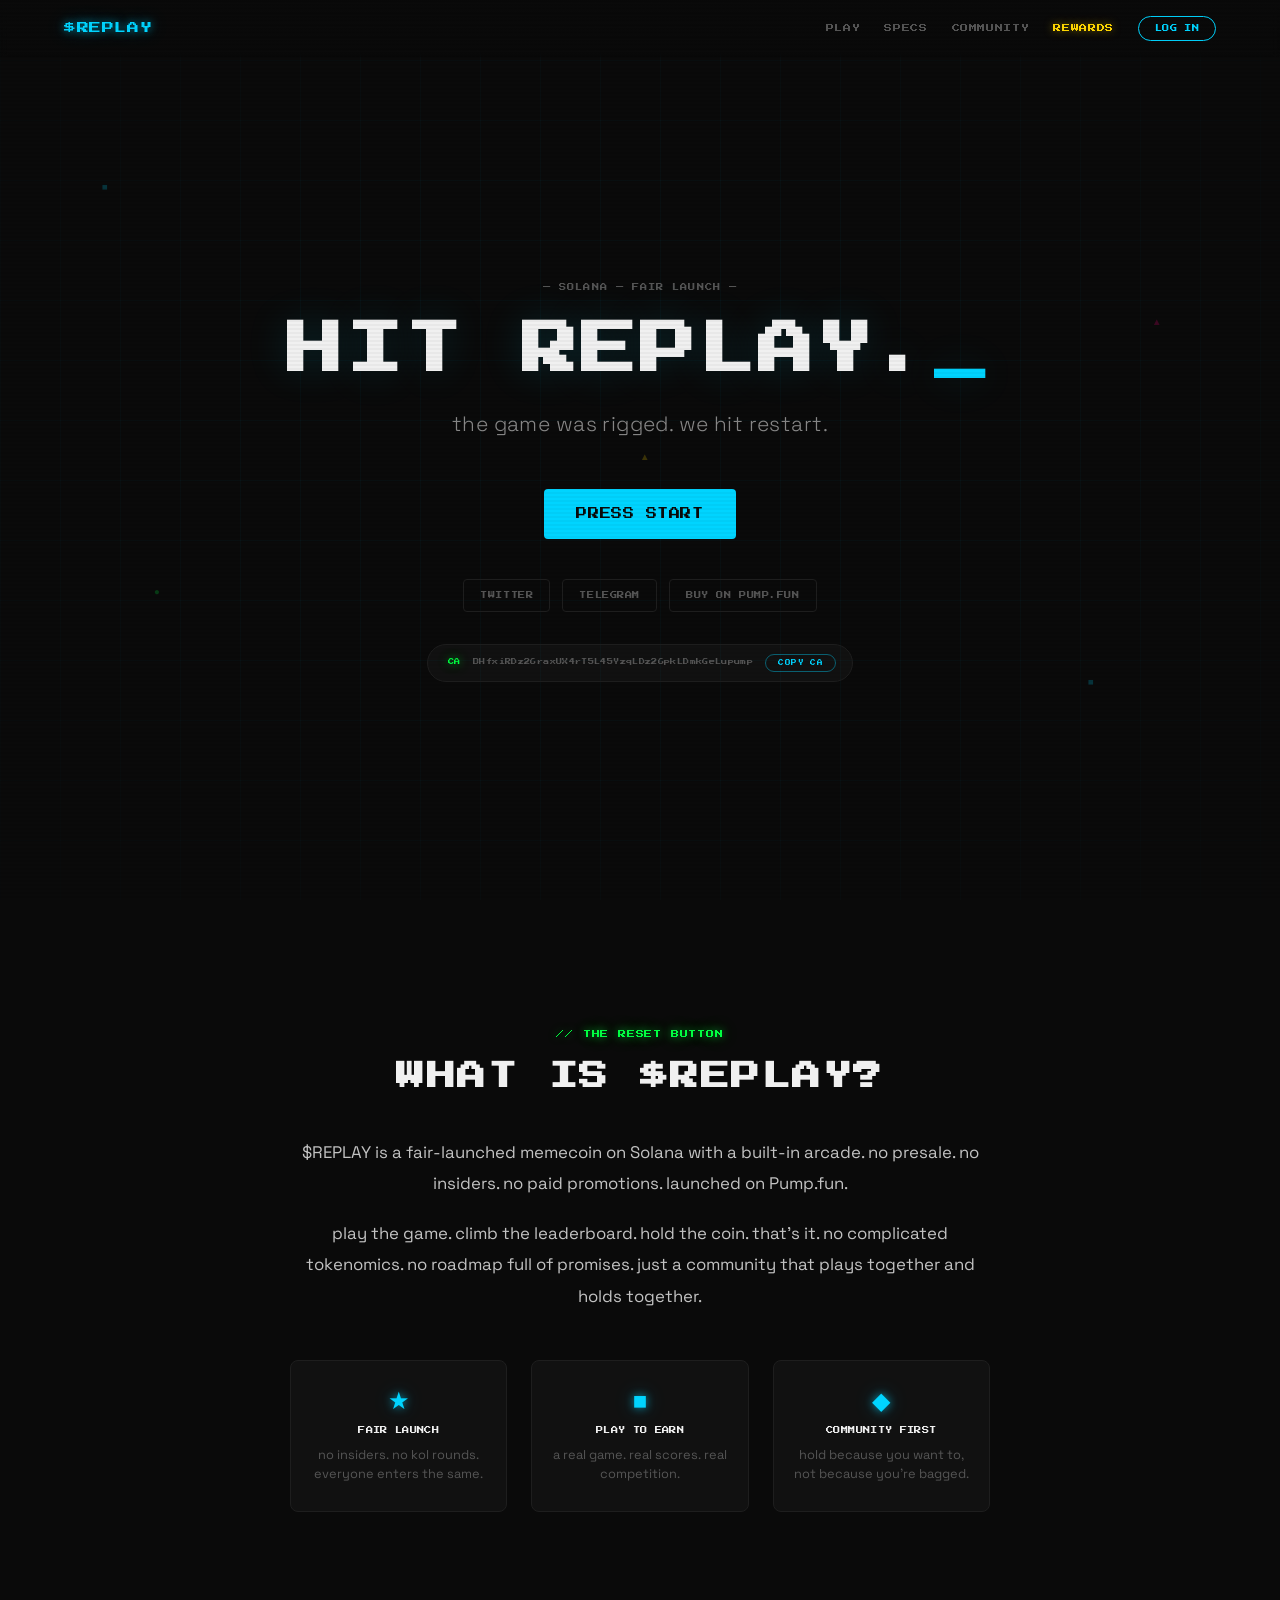
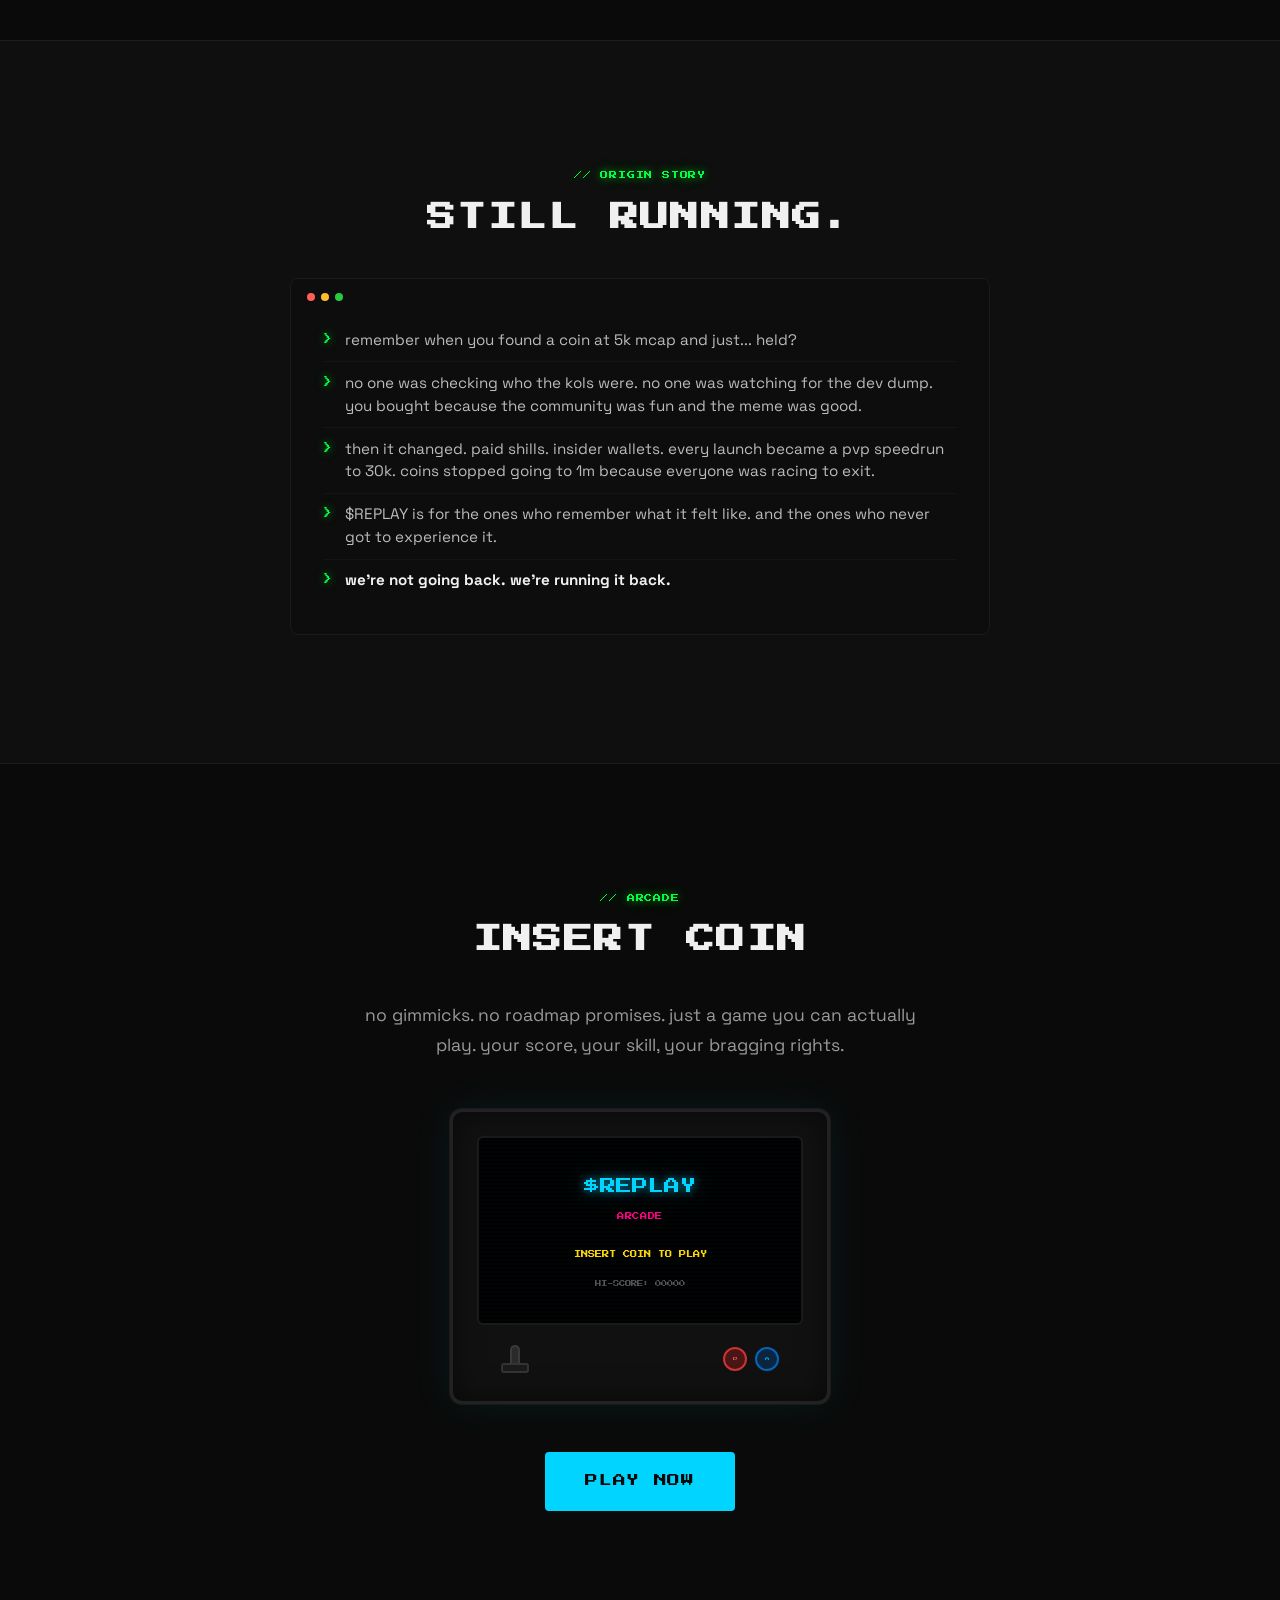
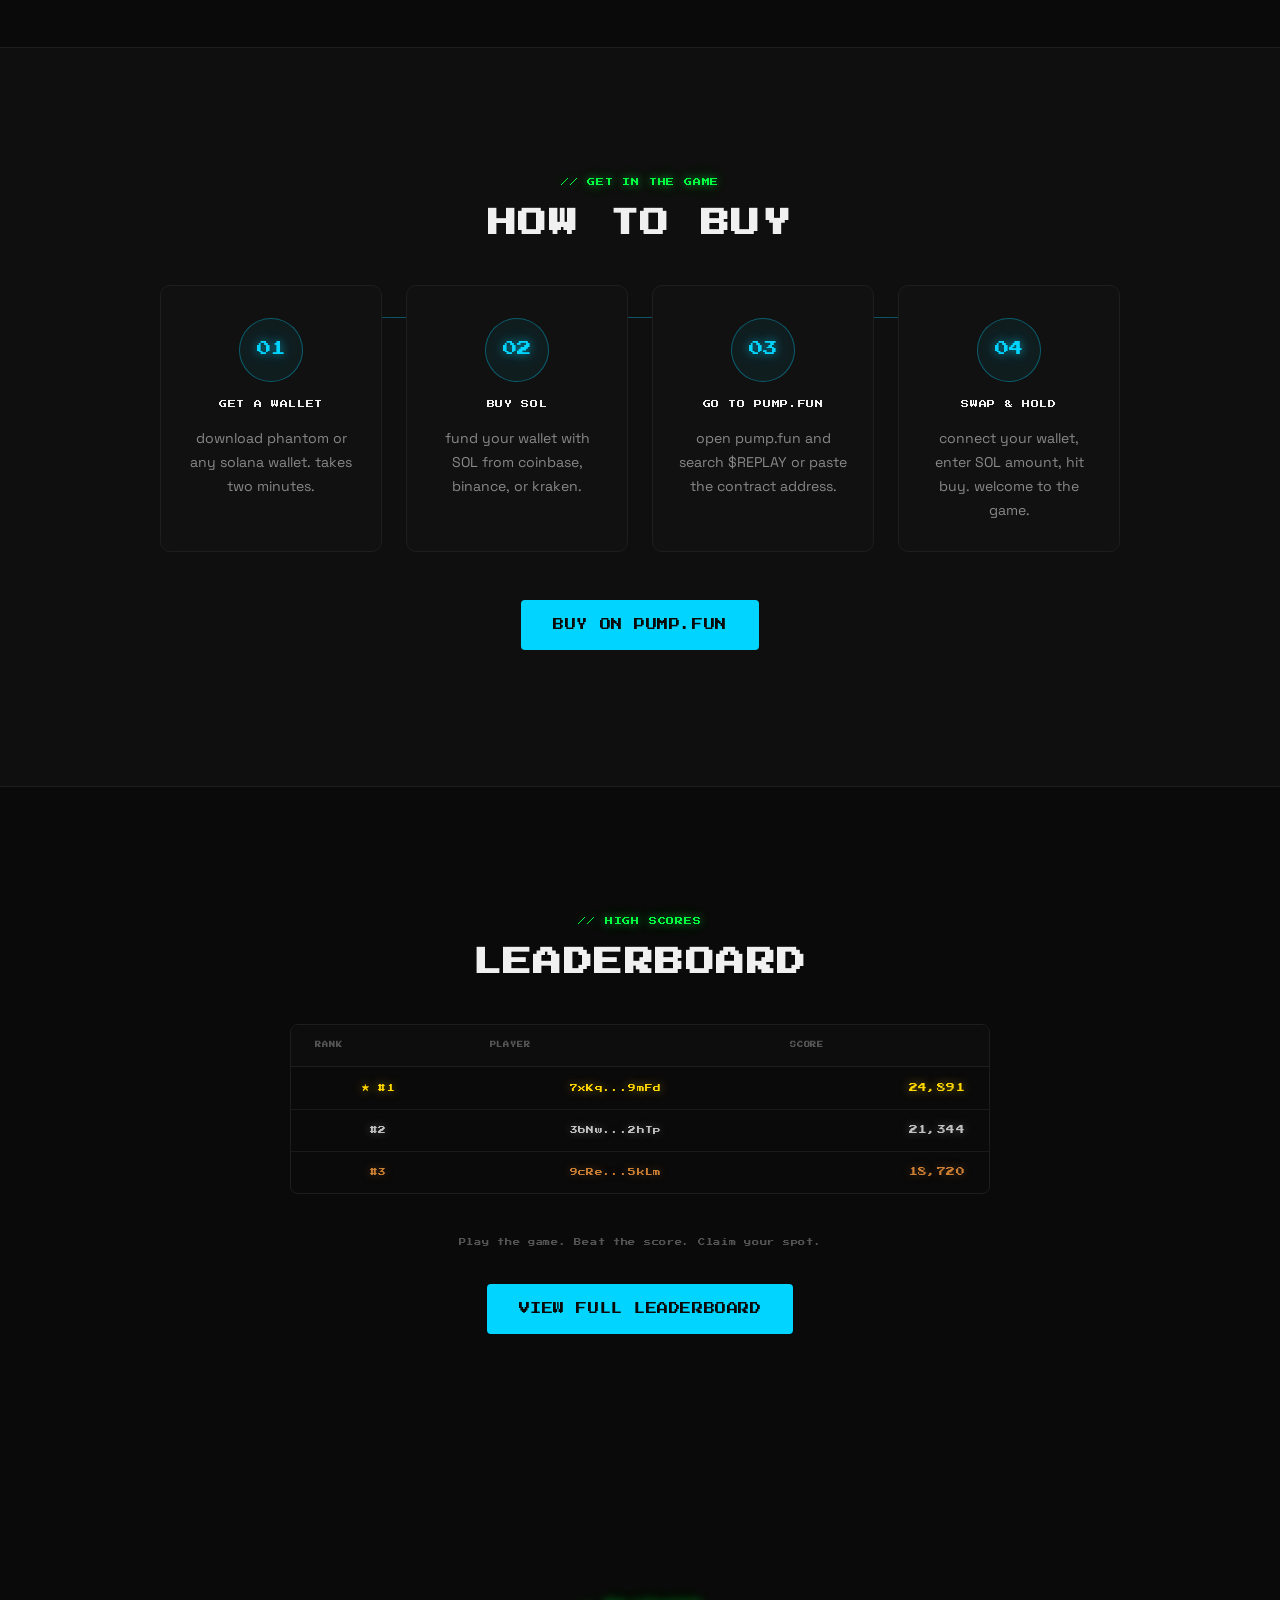
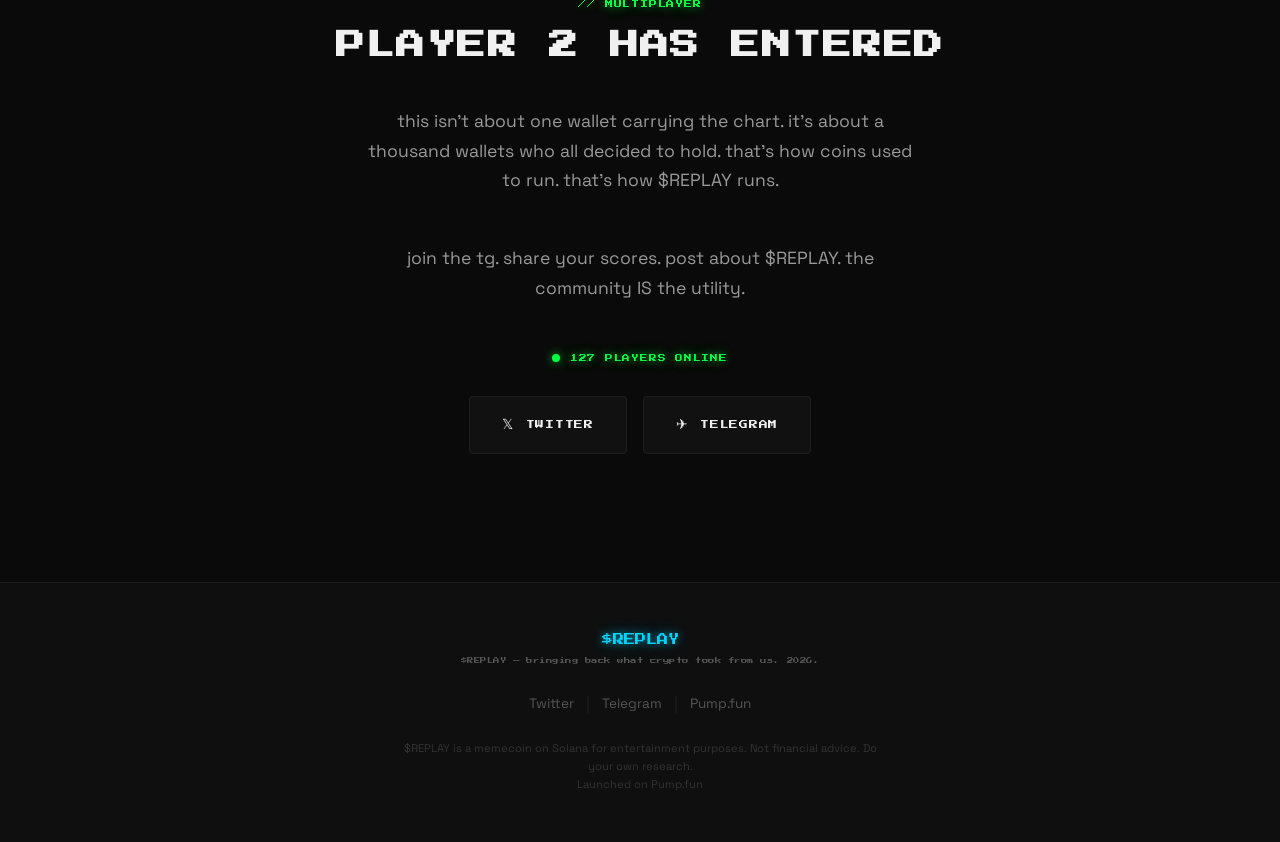
==== commit 14c6f6b9: "Add contract address to CA section" ====
--- a/index.html
+++ b/index.html
@@ -87,8 +87,8 @@
       </div>
       <div class="hero-ca">
         <span class="hero-ca-label">CA</span>
-        <span class="hero-ca-address" id="caAddress">COIN IS LIVE — CA DROPPING HERE SOON</span>
-        <button class="hero-ca-copy" id="caCopyBtn" aria-label="Copy contract address">COIN IS LIVE — CA COMING SOON</button>
+        <span class="hero-ca-address" id="caAddress">BHfxiRDz26raxUX4rT5L45YzqLDz26pkLDmkGeLupump</span>
+        <button class="hero-ca-copy" id="caCopyBtn" aria-label="Copy contract address">COPY CA</button>
       </div>
     </div>
     <!-- Floating pixel decorations -->
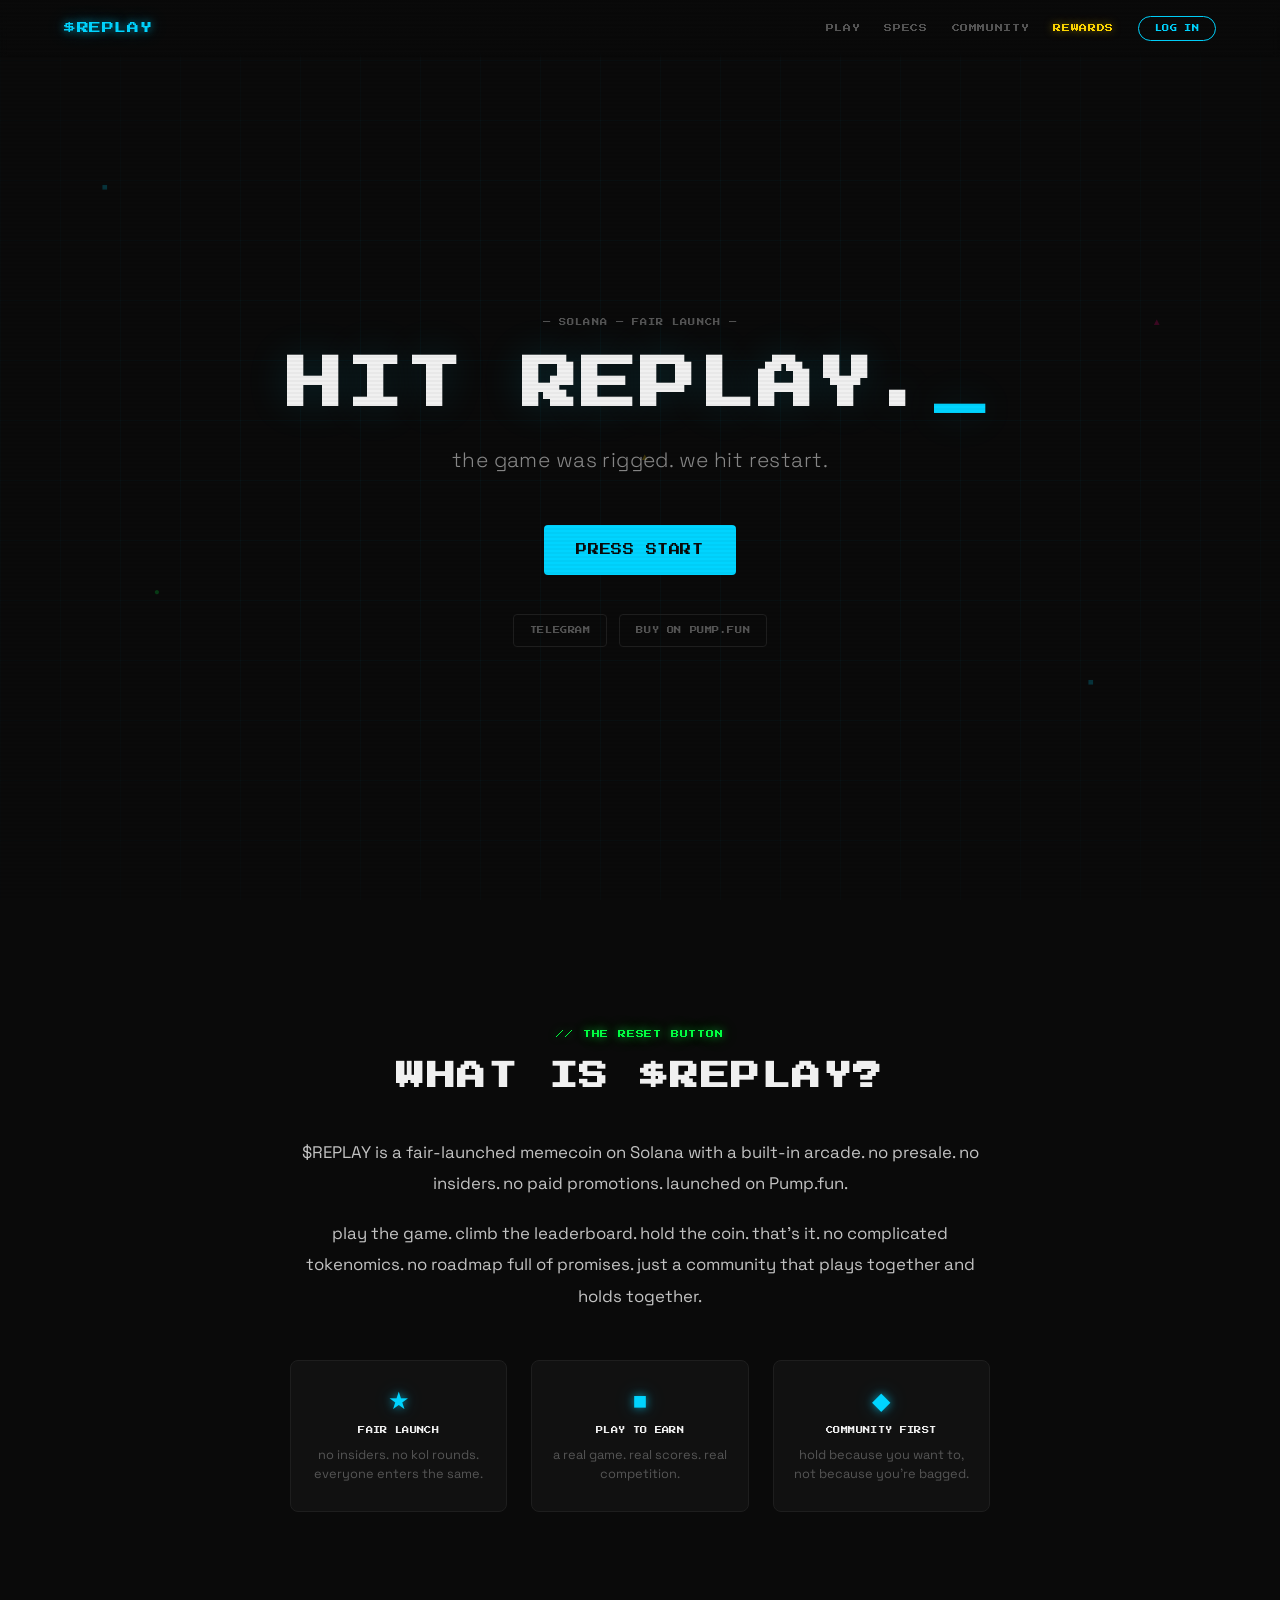
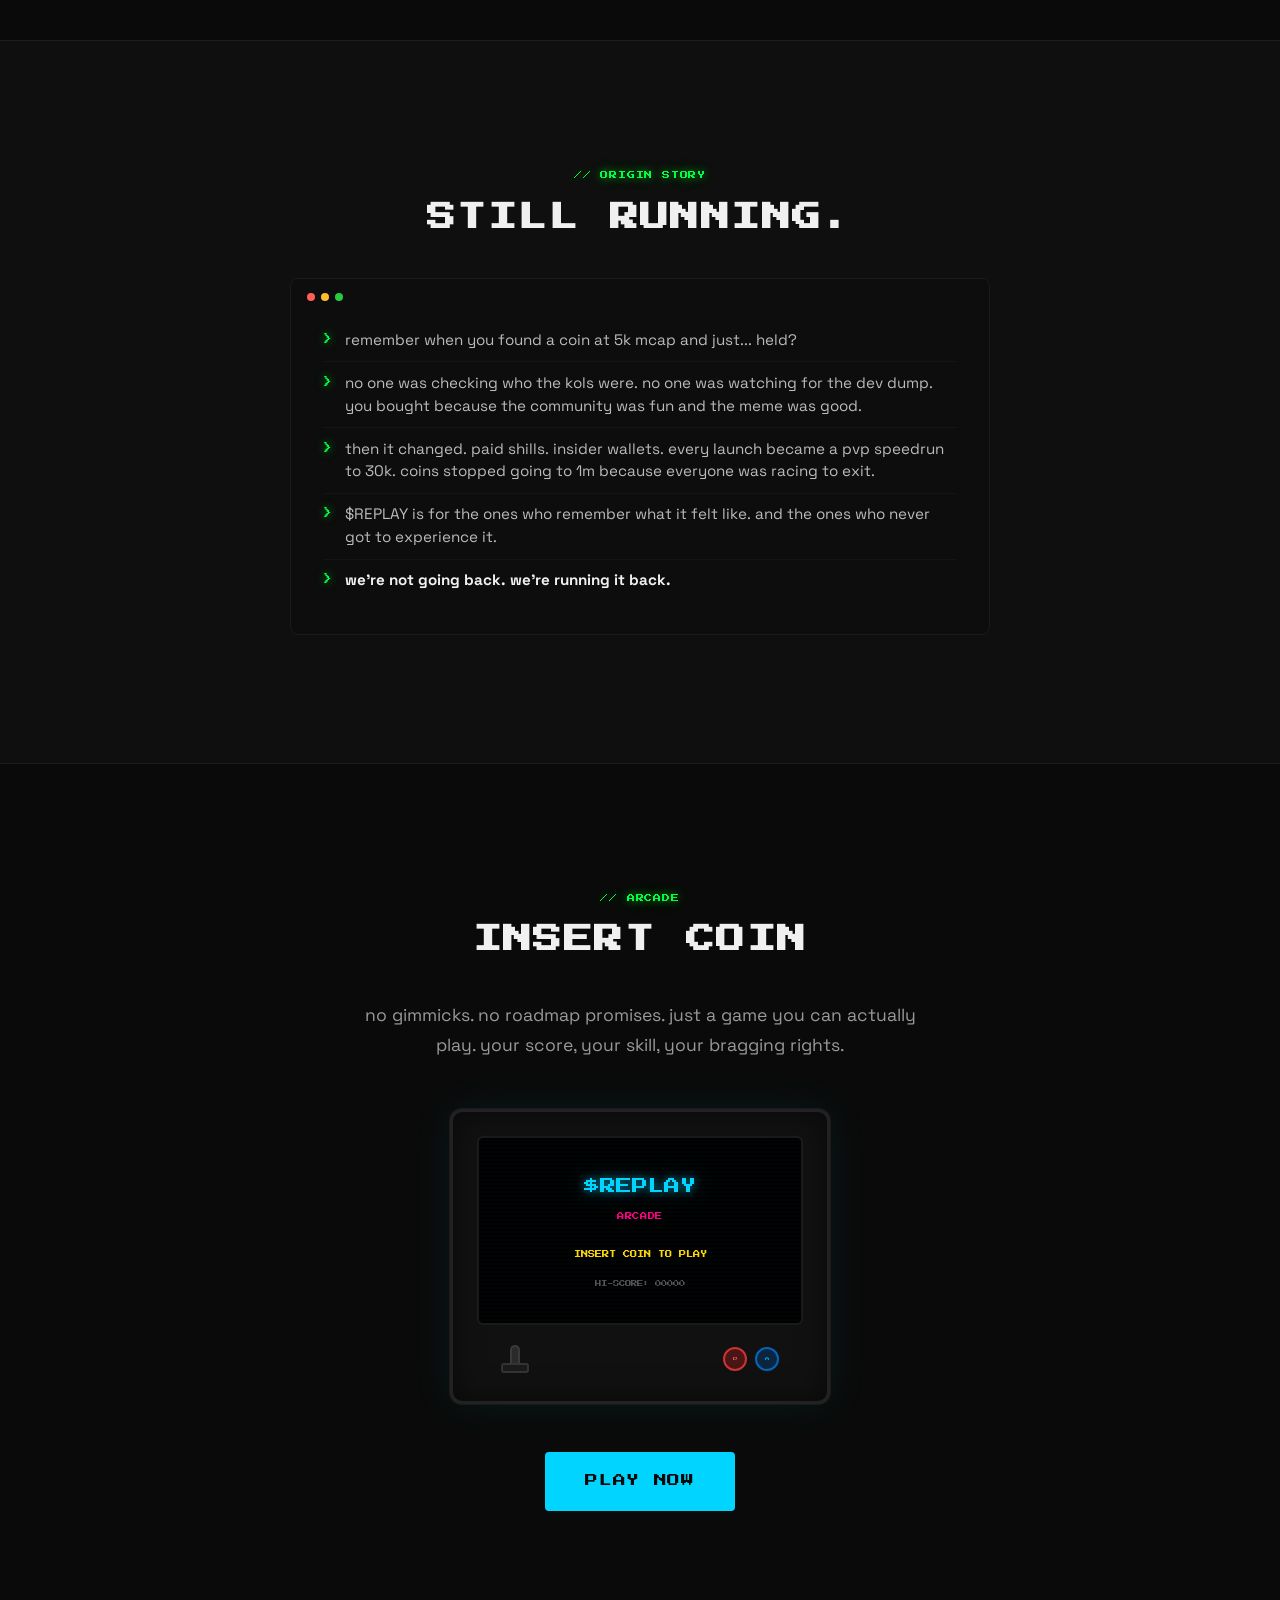
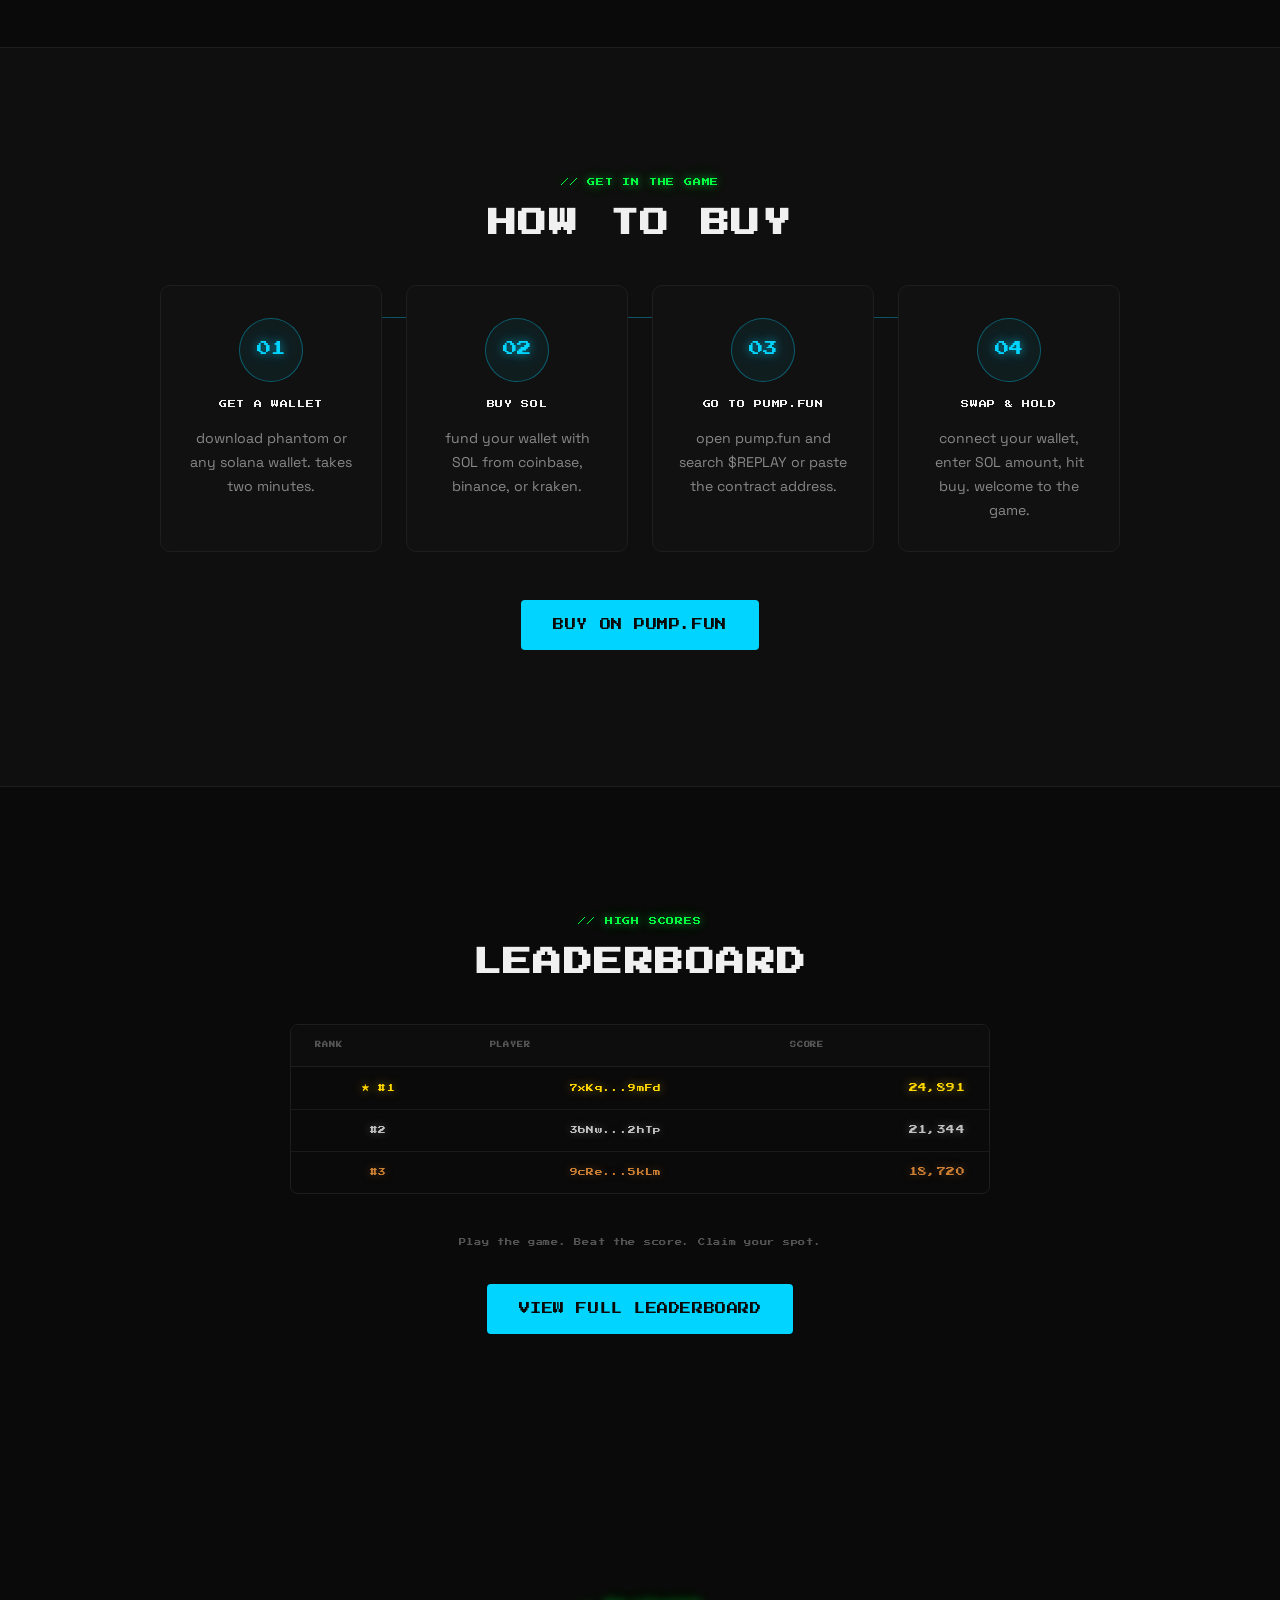
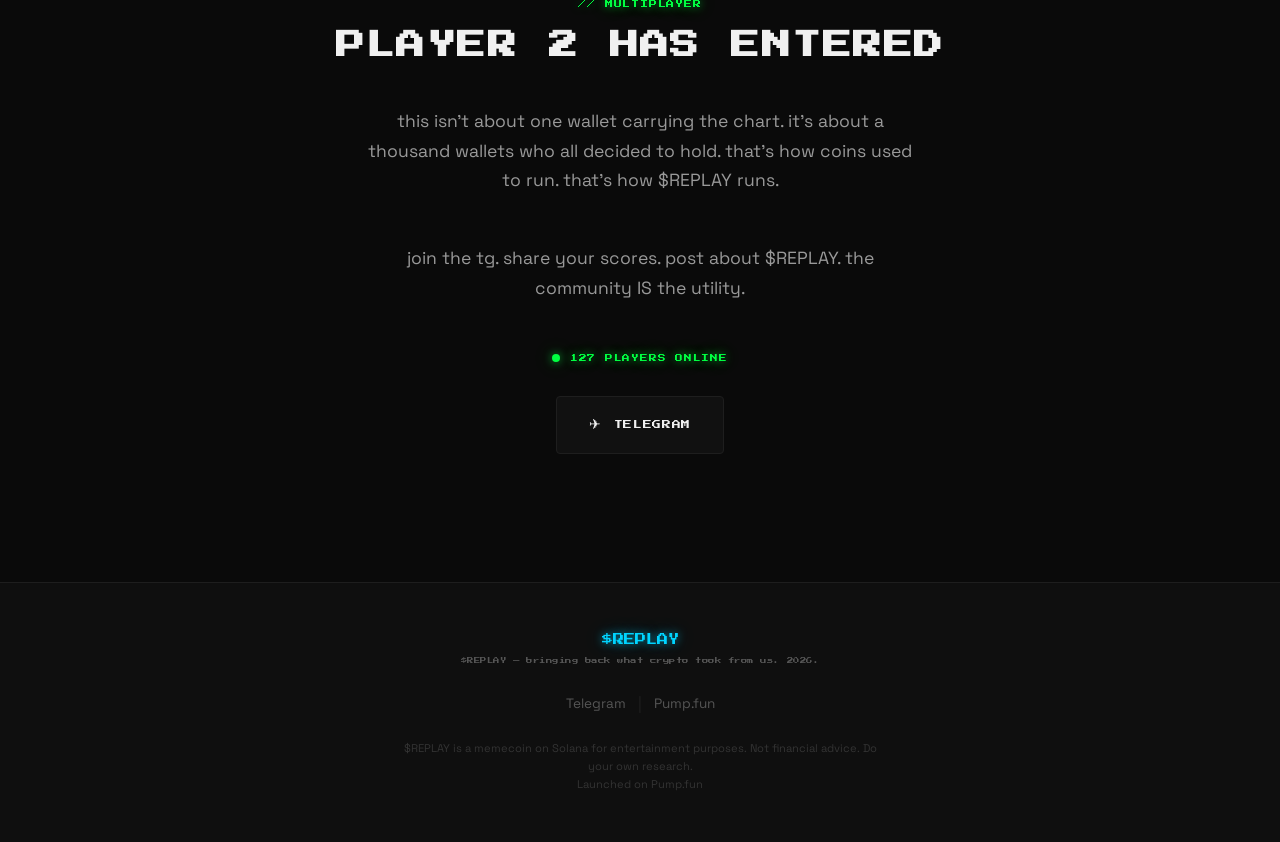
==== commit 5a328aeb: "Remove CA display and Twitter links from website - Remove hero CA block (address + copy button) from" ====
--- a/index.html
+++ b/index.html
@@ -81,14 +81,8 @@
         <a href="game.html" class="btn-primary btn-pulse">PRESS START</a>
       </div>
       <div class="hero-links">
-        <a href="https://x.com/Replayonsol" class="btn-social" target="_blank" rel="noopener noreferrer">TWITTER</a>
         <a href="#" class="btn-social btn-tg-soon">TELEGRAM</a>
         <a href="https://pump.fun" class="btn-social" target="_blank" rel="noopener noreferrer">BUY ON PUMP.FUN</a>
-      </div>
-      <div class="hero-ca">
-        <span class="hero-ca-label">CA</span>
-        <span class="hero-ca-address" id="caAddress">BHfxiRDz26raxUX4rT5L45YzqLDz26pkLDmkGeLupump</span>
-        <button class="hero-ca-copy" id="caCopyBtn" aria-label="Copy contract address">COPY CA</button>
       </div>
     </div>
     <!-- Floating pixel decorations -->
@@ -260,10 +254,6 @@
         <span>127 PLAYERS ONLINE</span>
       </div>
       <div class="community-links">
-        <a href="https://x.com/Replayonsol" class="btn-community" target="_blank" rel="noopener noreferrer">
-          <span class="btn-community-icon">&#120143;</span>
-          TWITTER
-        </a>
         <a href="#" class="btn-community btn-tg-soon">
           <span class="btn-community-icon">&#9992;</span>
           TELEGRAM
@@ -279,8 +269,6 @@
         <div class="footer-logo">$REPLAY</div>
         <p class="footer-tagline">$REPLAY — bringing back what crypto took from us. 2026.</p>
         <div class="footer-links">
-          <a href="https://x.com/Replayonsol" class="footer-link" target="_blank" rel="noopener noreferrer">Twitter</a>
-          <span class="footer-sep">|</span>
           <a href="#" class="footer-link btn-tg-soon">Telegram</a>
           <span class="footer-sep">|</span>
           <a href="https://pump.fun" class="footer-link" target="_blank" rel="noopener noreferrer">Pump.fun</a>
